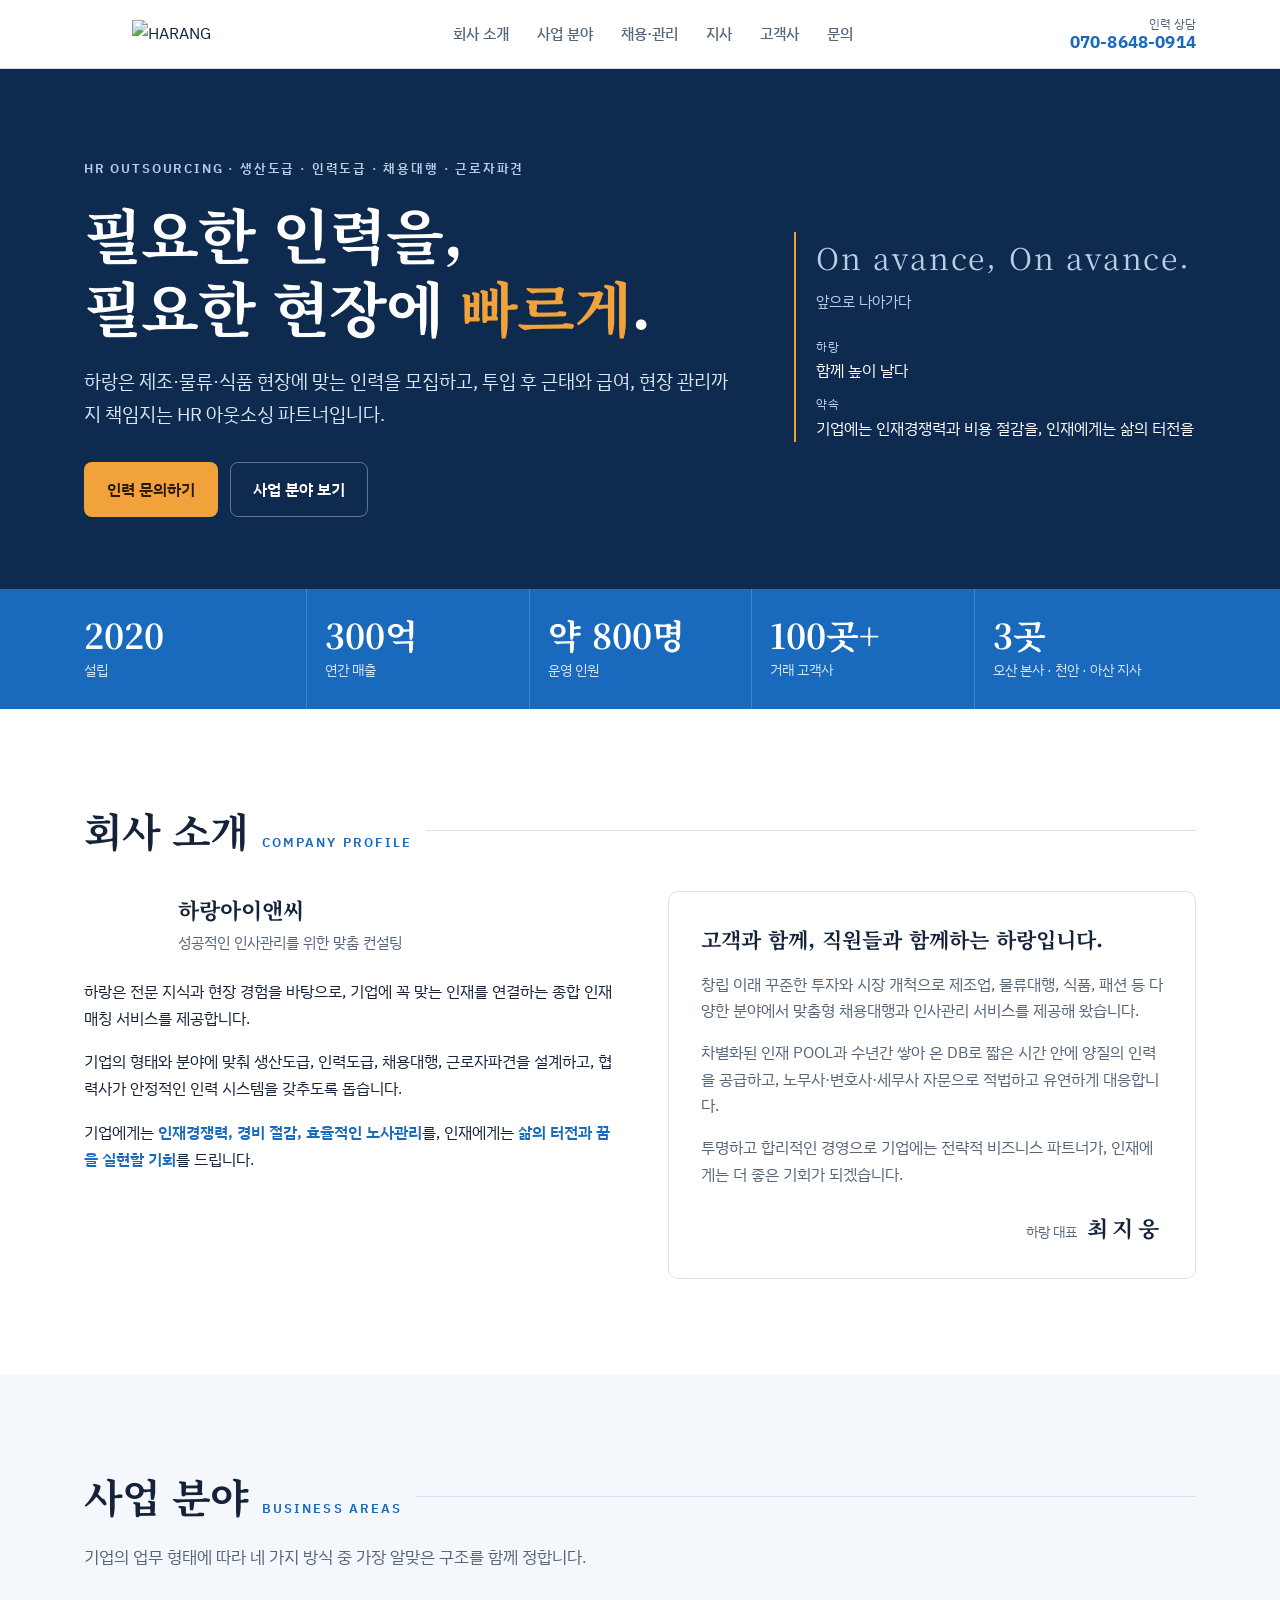
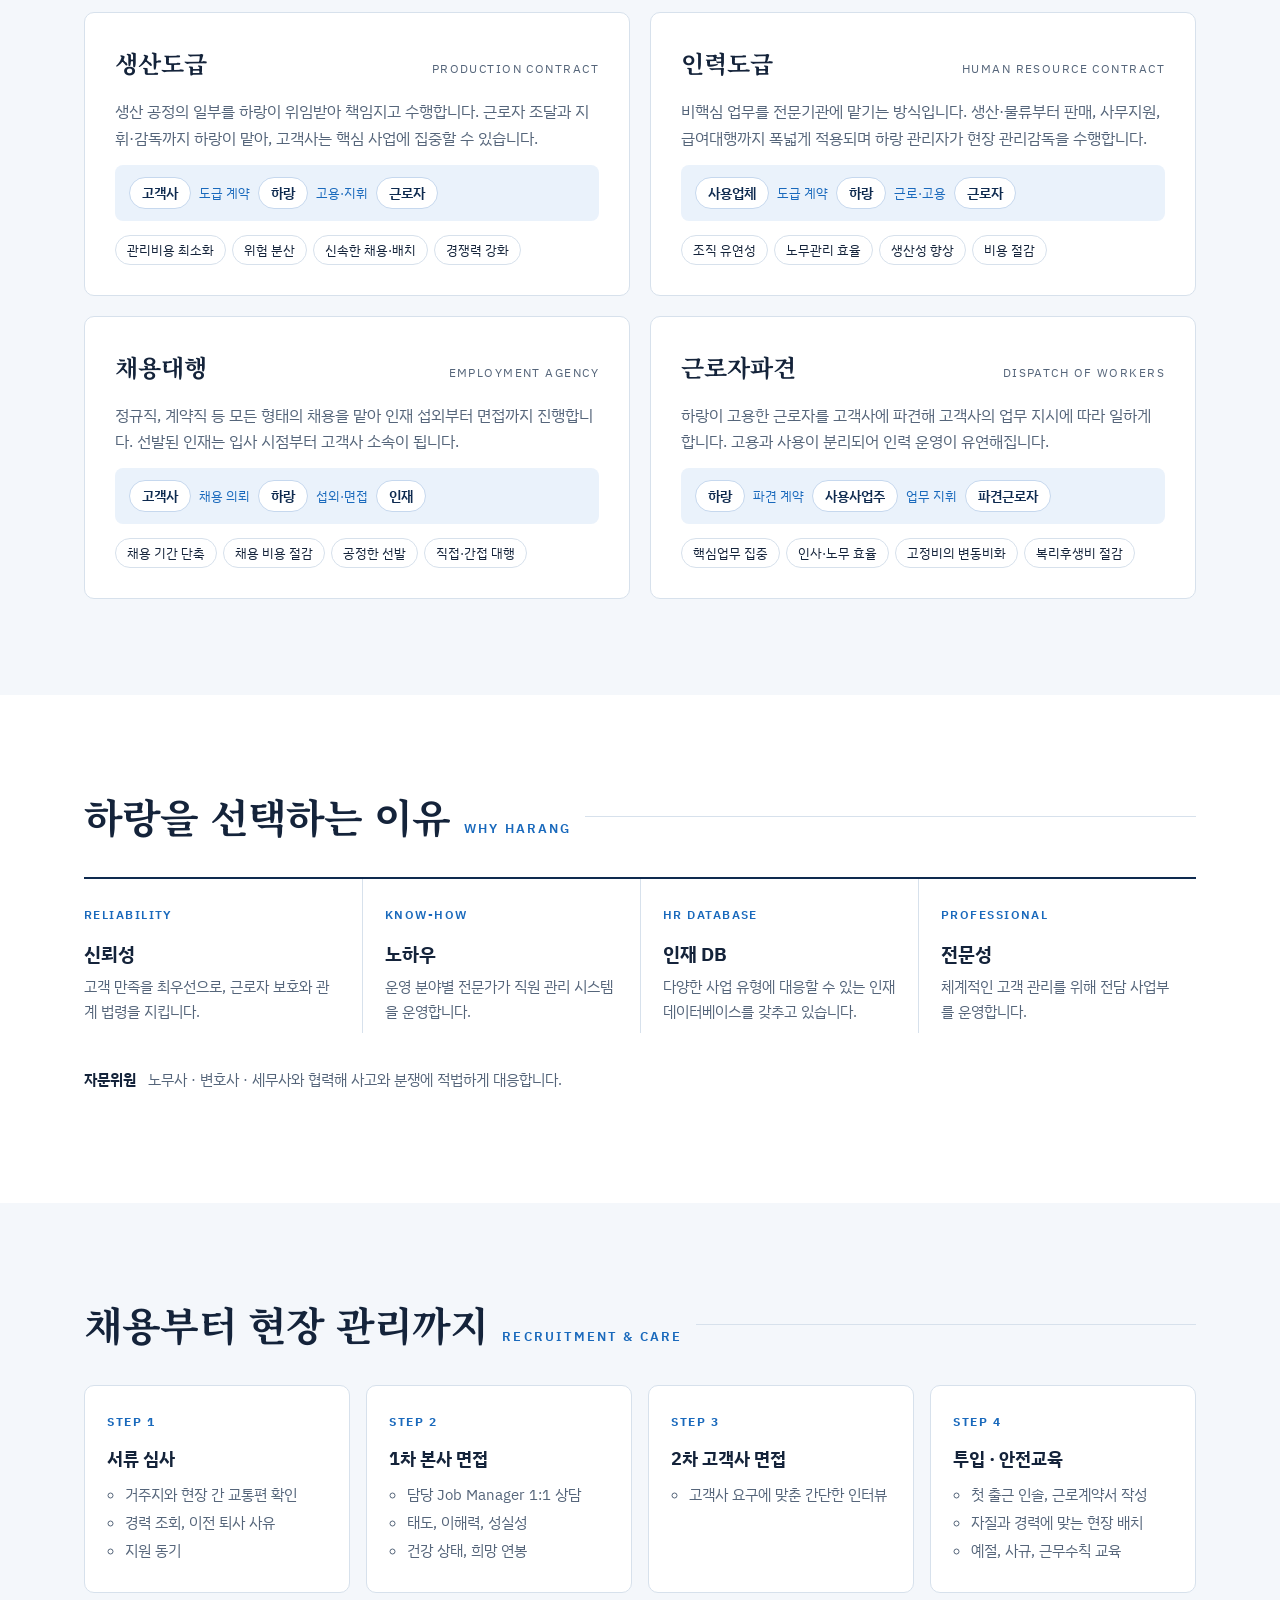
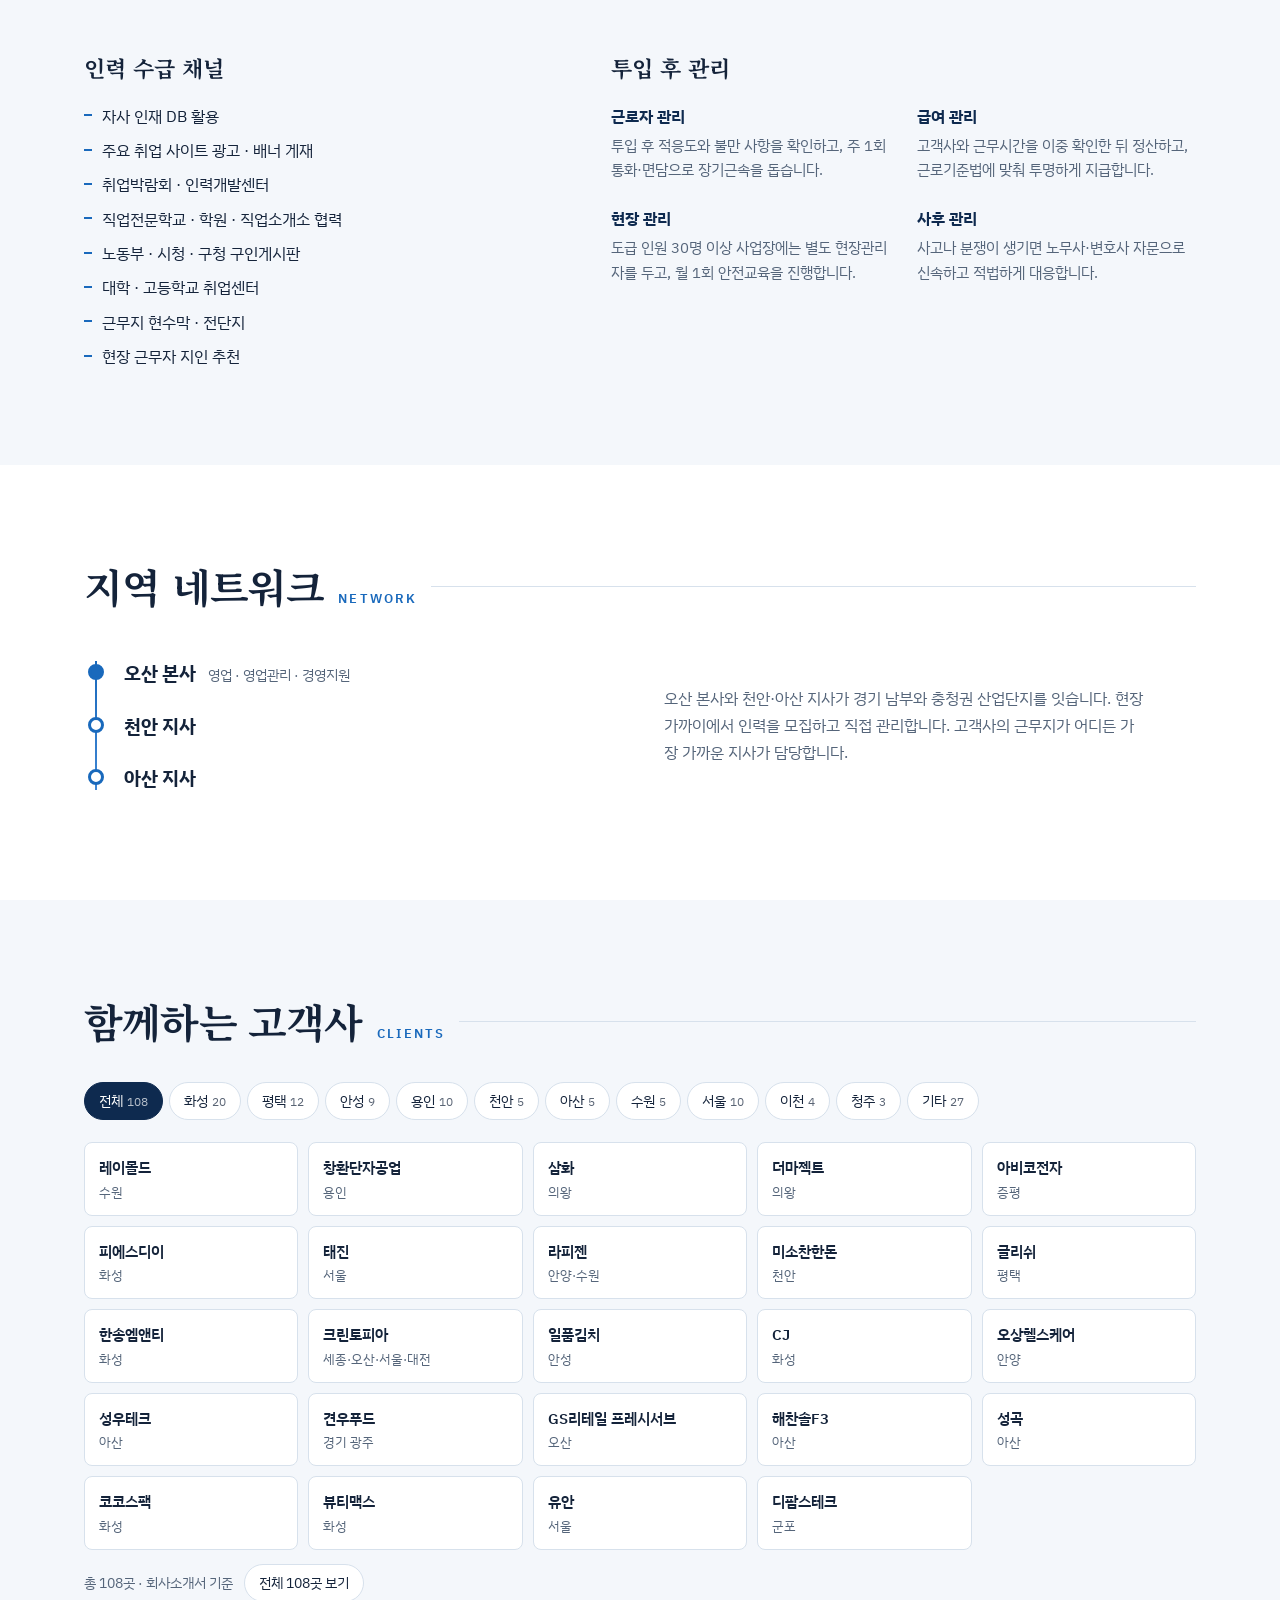
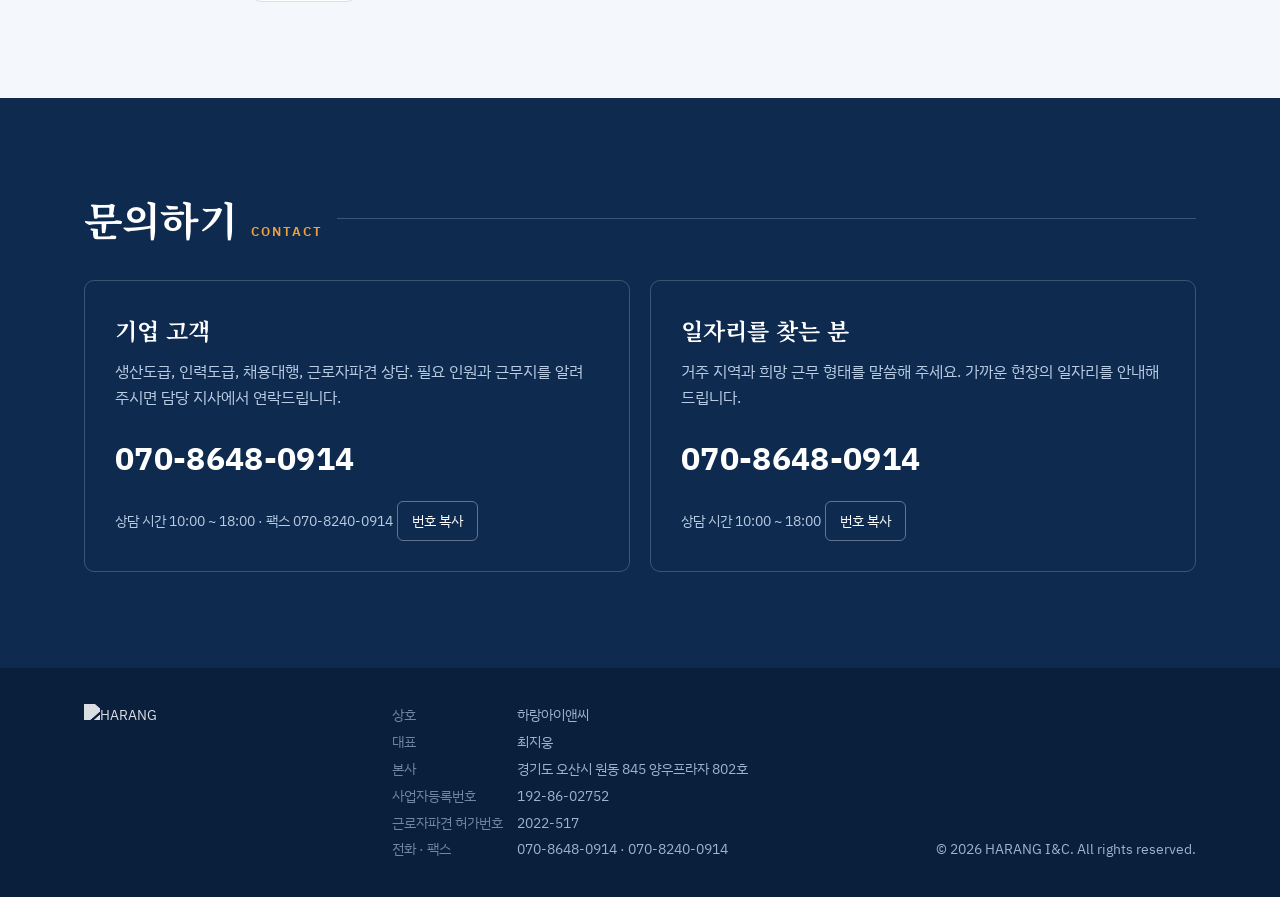
==== index.html @ 0495d406 "Add files via upload" ====
<!doctype html>
<html lang="ko">
<head>
<meta charset="utf-8">
<meta name="viewport" content="width=device-width, initial-scale=1, viewport-fit=cover">
<title>하랑아이앤씨 | 생산도급·인력도급·채용대행·근로자파견</title>
<meta name="description" content="하랑아이앤씨는 제조·물류·식품 현장에 필요한 인력을 모집하고 투입 후 관리까지 책임지는 HR 아웃소싱 기업입니다. 생산도급, 인력도급, 채용대행, 근로자파견.">
<meta property="og:type" content="website">
<meta property="og:title" content="하랑아이앤씨 HR 아웃소싱">
<meta property="og:description" content="생산도급 · 인력도급 · 채용대행 · 근로자파견">
<link rel="icon" type="image/png" href="assets/favicon.png">
<link rel="preconnect" href="https://fonts.googleapis.com">
<link rel="preconnect" href="https://fonts.gstatic.com" crossorigin>
<link href="https://fonts.googleapis.com/css2?family=Noto+Serif+KR:wght@600;700&family=IBM+Plex+Sans+KR:wght@400;500;600;700&display=swap" rel="stylesheet">
<style>
/* Layout: 현장 배치표 — left-aligned sections, each with a Korean title + English rail label (brochure convention), navy hero carrying the logo's swoosh */
:root{
  --navy:#0E2A4F; --blue:#1969BC; --blue-2:#3F86D3; --sky:#EAF2FB; --paper:#FFFFFF; --mist:#F4F7FB;
  --ink:#14233A; --muted:#55657A; --line:#D7E1EC; --signal:#F2A23A; --on-navy:#FFFFFF; --on-navy-muted:#B9CCE4;
  --serif:"Noto Serif KR","Nanum Myeongjo","Apple SD Gothic Neo",serif;
  --sans:"IBM Plex Sans KR","Apple SD Gothic Neo","Malgun Gothic","Noto Sans KR",system-ui,sans-serif;
  color-scheme:light;
}
*,*::before,*::after{box-sizing:border-box}
html{scroll-behavior:smooth;scroll-padding-top:84px}
@media (prefers-reduced-motion:reduce){html{scroll-behavior:auto}}
body{margin:0;background:var(--paper);color:var(--ink);font-family:var(--sans);font-size:16px;line-height:1.7;-webkit-font-smoothing:antialiased}
a{color:inherit}
img{max-width:100%;display:block}
.wrap{max-width:1160px;margin:0 auto;padding-inline:24px}
@media (max-width:600px){.wrap{padding-inline:18px}}
.todo{background:#FFF1D6;color:#7A4B00;border-radius:3px;padding:0 4px;font-size:.92em}

/* header */
.top{position:sticky;top:env(safe-area-inset-top,0px);z-index:20;background:rgba(255,255,255,.96);backdrop-filter:saturate(1.4) blur(8px);border-bottom:1px solid var(--line)}
.top .wrap{display:flex;align-items:center;justify-content:space-between;gap:16px;min-height:68px}
.brand{display:flex;align-items:center;gap:10px;text-decoration:none}
.brand img.s{width:38px;height:auto}.brand img.w{width:104px;height:auto}
nav.menu{display:flex;gap:4px}
nav.menu a{text-decoration:none;color:var(--muted);font-weight:500;font-size:15px;padding:8px 12px;border-radius:6px}
nav.menu a:hover{color:var(--blue);background:var(--sky)}
.tel{display:flex;flex-direction:column;align-items:flex-end;line-height:1.25;text-decoration:none}
.tel small{font-size:12px;color:var(--muted)}
.tel b{font-size:17px;color:var(--blue);font-variant-numeric:tabular-nums;letter-spacing:.01em}
@media (max-width:900px){nav.menu{display:none}}
@media (max-width:420px){.tel small{display:none}.tel b{font-size:15px}.brand img.w{width:86px}}

/* hero */
.hero{background:var(--navy);color:var(--on-navy);position:relative;overflow:hidden}
.hero .wrap{position:relative;z-index:1;padding-block:88px 72px;display:grid;grid-template-columns:minmax(0,1.25fr) minmax(0,.75fr);gap:40px;align-items:center}
.hero .mark{position:absolute;right:-90px;top:50%;transform:translateY(-50%);width:min(620px,70vw);opacity:.10;filter:brightness(0) invert(1);pointer-events:none}
.eyebrow{font-size:13px;letter-spacing:.14em;text-transform:uppercase;color:var(--on-navy-muted);font-weight:600;margin:0 0 18px}
.hero h1{font-family:var(--serif);font-weight:700;font-size:clamp(34px,5.4vw,60px);line-height:1.22;letter-spacing:-.02em;margin:0 0 22px;text-wrap:balance}
.hero h1 em{font-style:normal;color:var(--signal)}
.hero p.lead{font-size:clamp(16px,1.8vw,19px);color:#DCE7F5;max-width:34em;margin:0 0 32px}
.ctas{display:flex;gap:12px;flex-wrap:wrap}
.btn{display:inline-flex;align-items:center;gap:8px;text-decoration:none;font-weight:600;border-radius:8px;padding:13px 22px;font-size:16px;border:1px solid transparent}
.btn.primary{background:var(--signal);color:#2B1A00}
.btn.primary:hover{background:#F7B65C}
.btn.ghost{border-color:rgba(255,255,255,.35);color:var(--on-navy)}
.btn.ghost:hover{background:rgba(255,255,255,.08)}
.btn:focus-visible,nav.menu a:focus-visible,.chip:focus-visible{outline:3px solid var(--signal);outline-offset:2px}
.motto{border-left:2px solid var(--signal);padding-left:20px}
.motto .fr{font-family:var(--serif);font-size:clamp(22px,2.6vw,30px);letter-spacing:.06em;margin:0 0 6px}
.motto p{margin:0;color:var(--on-navy-muted);font-size:15px}
.motto dl{margin:22px 0 0;display:grid;gap:10px}
.motto dt{font-size:12px;letter-spacing:.12em;color:var(--on-navy-muted)}
.motto dd{margin:0;font-size:16px}
@media (max-width:860px){.hero .wrap{grid-template-columns:1fr;padding-block:64px 56px}}

/* figures */
.figures{background:var(--blue);color:var(--on-navy)}
.figures ul{list-style:none;margin:0;padding:0;display:grid;grid-template-columns:repeat(5,minmax(0,1fr))}
.figures li{padding:26px 18px;border-left:1px solid rgba(255,255,255,.18)}
.figures li:first-child{border-left:0;padding-left:0}
.figures b{display:block;font-family:var(--serif);font-size:clamp(24px,3vw,34px);font-weight:700;font-variant-numeric:tabular-nums;line-height:1.2}
.figures span{font-size:14px;color:#D7E6F8}
@media (max-width:860px){.figures ul{grid-template-columns:repeat(2,minmax(0,1fr))}.figures li{border-left:0;padding:18px 0;border-top:1px solid rgba(255,255,255,.18)}.figures li:nth-child(-n+2){border-top:0}}

/* sections */
section.sec{padding-block:96px}
section.sec.alt{background:var(--mist)}
.sec-head{display:flex;align-items:baseline;gap:14px;flex-wrap:wrap;margin-bottom:36px}
.sec-head h2{font-family:var(--serif);font-size:clamp(28px,3.4vw,40px);line-height:1.25;margin:0;letter-spacing:-.02em;text-wrap:balance}
.sec-head .en{font-size:13px;letter-spacing:.16em;text-transform:uppercase;color:var(--blue);font-weight:600}
.sec-head .rule{flex:1;min-width:40px;height:1px;background:var(--line);align-self:center}
.intro{max-width:44em;color:var(--muted);font-size:17px;margin:-14px 0 40px}
@media (max-width:600px){section.sec{padding-block:68px}}

/* about */
.about{display:grid;grid-template-columns:minmax(0,1fr) minmax(0,1fr);gap:56px;align-items:start}
.about .name{display:flex;gap:18px;align-items:center;margin-bottom:22px}
.about .name img{width:76px}
.about .name b{font-family:var(--serif);font-size:22px;display:block}
.about .name span{color:var(--muted);font-size:15px}
.about p{margin:0 0 16px;max-width:36em}
.about strong{color:var(--blue);font-weight:600}
.letter{background:var(--paper);border:1px solid var(--line);border-radius:10px;padding:32px}
.letter h3{font-family:var(--serif);font-size:21px;margin:0 0 16px;line-height:1.45}
.letter p{color:var(--muted);font-size:15.5px}
.sign{margin-top:22px;display:flex;justify-content:flex-end;align-items:baseline;gap:10px;color:var(--muted);font-size:14px}
.sign b{font-family:var(--serif);font-size:22px;color:var(--ink);letter-spacing:.2em}
@media (max-width:860px){.about{grid-template-columns:1fr;gap:36px}}

/* services */
.services{display:grid;grid-template-columns:repeat(2,minmax(0,1fr));gap:20px}
.svc{background:var(--paper);border:1px solid var(--line);border-radius:10px;padding:30px;display:flex;flex-direction:column;gap:14px;min-width:0}
.svc header{display:flex;align-items:baseline;justify-content:space-between;gap:10px;flex-wrap:wrap}
.svc h3{font-family:var(--serif);font-size:24px;margin:0}
.svc header span{font-size:12px;letter-spacing:.12em;text-transform:uppercase;color:var(--muted)}
.svc p{margin:0;color:var(--muted);font-size:15.5px}
.flow{display:flex;align-items:center;gap:8px;flex-wrap:wrap;font-size:14px;background:var(--sky);border-radius:8px;padding:12px 14px}
.flow b{background:var(--paper);border:1px solid #C6D8EE;border-radius:999px;padding:3px 12px;font-weight:600;color:var(--navy)}
.flow i{font-style:normal;color:var(--blue);font-size:13px}
.tags{display:flex;flex-wrap:wrap;gap:6px;margin-top:auto}
.tags span{font-size:13px;border:1px solid var(--line);border-radius:999px;padding:3px 11px;color:var(--ink)}
@media (max-width:760px){.services{grid-template-columns:1fr}}

/* why */
.why{display:grid;grid-template-columns:repeat(4,minmax(0,1fr));gap:0;border-top:2px solid var(--navy)}
.why div{padding:26px 22px 8px 0}
.why div+div{padding-left:22px;border-left:1px solid var(--line)}
.why h3{font-size:19px;margin:0 0 4px}
.why small{display:block;font-size:12px;letter-spacing:.12em;text-transform:uppercase;color:var(--blue);margin-bottom:12px;font-weight:600}
.why p{margin:0;color:var(--muted);font-size:15px}
.advisors{margin-top:34px;display:flex;gap:12px;align-items:center;flex-wrap:wrap;font-size:15px;color:var(--muted)}
.advisors b{color:var(--ink)}
@media (max-width:860px){.why{grid-template-columns:repeat(2,minmax(0,1fr))}.why div,.why div+div{padding:22px 16px 18px 0;border-left:0;border-bottom:1px solid var(--line)}}
@media (max-width:480px){.why{grid-template-columns:1fr}}

/* process */
.steps{list-style:none;margin:0;padding:0;display:grid;grid-template-columns:repeat(4,minmax(0,1fr));gap:16px;counter-reset:s}
.steps li{position:relative;background:var(--paper);border:1px solid var(--line);border-radius:10px;padding:26px 22px;counter-increment:s;min-width:0}
.steps li::before{content:"STEP " counter(s);display:block;font-size:12px;letter-spacing:.14em;color:var(--blue);font-weight:700;margin-bottom:10px}
.steps h3{font-size:18px;margin:0 0 10px}
.steps ul{margin:0;padding-left:18px;color:var(--muted);font-size:14.5px}
.steps ul li{all:unset;display:list-item;margin:3px 0}
.steps ul li::before{content:none}
@media (max-width:960px){.steps{grid-template-columns:repeat(2,minmax(0,1fr))}}
@media (max-width:520px){.steps{grid-template-columns:1fr}}
.care{margin-top:56px;display:grid;grid-template-columns:minmax(0,.9fr) minmax(0,1.1fr);gap:48px}
.care h3{font-family:var(--serif);font-size:22px;margin:0 0 16px}
.channels{margin:0;padding:0;list-style:none;display:grid;gap:8px}
.channels li{padding-left:18px;position:relative;font-size:15.5px}
.channels li::before{content:"";position:absolute;left:0;top:.75em;width:8px;height:2px;background:var(--blue)}
.mgmt{display:grid;grid-template-columns:repeat(2,minmax(0,1fr));gap:22px 28px}
.mgmt h4{margin:0 0 4px;font-size:16px;color:var(--navy)}
.mgmt p{margin:0;color:var(--muted);font-size:14.5px}
@media (max-width:860px){.care{grid-template-columns:1fr}.mgmt{grid-template-columns:1fr}}

/* network */
.net{display:grid;grid-template-columns:minmax(0,1fr) minmax(0,1fr);gap:48px;align-items:center}
.route{list-style:none;margin:0;padding:0;position:relative}
.route::before{content:"";position:absolute;left:11px;top:14px;bottom:14px;width:2px;background:linear-gradient(var(--blue),var(--blue-2))}
.route li{position:relative;padding:10px 0 10px 40px;display:flex;align-items:baseline;gap:12px;flex-wrap:wrap}
.route li::before{content:"";position:absolute;left:4px;top:17px;width:16px;height:16px;border-radius:50%;background:var(--paper);border:3px solid var(--blue)}
.route li.hq::before{background:var(--blue)}
.route b{font-size:19px}
.route span{color:var(--muted);font-size:14px}
.net p{color:var(--muted);max-width:30em}
@media (max-width:860px){.net{grid-template-columns:1fr;gap:28px}}

/* clients */
.filter{display:flex;flex-wrap:wrap;gap:6px;margin-bottom:22px}
.chip{border:1px solid var(--line);background:var(--paper);border-radius:999px;padding:6px 14px;font:inherit;font-size:14px;cursor:pointer;color:var(--ink)}
.chip[aria-pressed="true"]{background:var(--navy);border-color:var(--navy);color:var(--on-navy)}
.chip small{color:inherit;opacity:.7;margin-left:4px;font-variant-numeric:tabular-nums}
.clients{list-style:none;margin:0;padding:0;display:grid;grid-template-columns:repeat(auto-fill,minmax(200px,1fr));gap:10px}
.clients li{background:var(--paper);border:1px solid var(--line);border-radius:8px;padding:12px 14px;display:flex;flex-direction:column;min-width:0}
.clients b{font-weight:600;font-size:15px}
.clients span{font-size:13px;color:var(--muted)}
.count{color:var(--muted);font-size:14px;margin:14px 0 0}

/* contact */
.contact{background:var(--navy);color:var(--on-navy)}
.contact .sec-head h2{color:var(--on-navy)}.contact .sec-head .en{color:var(--signal)}.contact .sec-head .rule{background:rgba(255,255,255,.2)}
.cards{display:grid;grid-template-columns:repeat(2,minmax(0,1fr));gap:20px}
.card{border:1px solid rgba(255,255,255,.2);border-radius:10px;padding:30px;min-width:0}
.card h3{font-family:var(--serif);font-size:23px;margin:0 0 8px}
.card p{margin:0 0 20px;color:var(--on-navy-muted);font-size:15.5px}
.card .num{font-size:clamp(24px,3vw,32px);font-weight:700;font-variant-numeric:tabular-nums;letter-spacing:.01em;user-select:all;display:block}
.card .sub{font-size:14px;color:var(--on-navy-muted);margin-top:4px}
.copy{margin-top:16px;background:transparent;border:1px solid rgba(255,255,255,.35);color:var(--on-navy);border-radius:6px;padding:7px 14px;font:inherit;font-size:14px;cursor:pointer}
.copy:hover{background:rgba(255,255,255,.08)}
@media (max-width:760px){.cards{grid-template-columns:1fr}}

footer{background:#0A1F3B;color:#9FB3CC;font-size:13.5px}
footer .wrap{padding-block:36px;display:flex;flex-wrap:wrap;gap:18px 40px;justify-content:space-between}
footer dl{margin:0;display:grid;grid-template-columns:auto 1fr;gap:4px 14px}
footer dt{color:#6F87A6}footer dd{margin:0}
footer .brandf img{filter:brightness(0) invert(1);opacity:.85}
</style>
</head>
<body>
<header class="top">
  <div class="wrap">
    <a class="brand" href="#top" aria-label="하랑 홈"><img class="s" src="assets/harang-symbol.png" alt=""><img class="w" src="assets/harang-wordmark.png" alt="HARANG"></a>
    <nav class="menu" aria-label="주요 메뉴">
      <a href="#about">회사 소개</a><a href="#services">사업 분야</a><a href="#process">채용·관리</a><a href="#network">지사</a><a href="#clients">고객사</a><a href="#contact">문의</a>
    </nav>
    <a class="tel" href="tel:07086480914"><small>인력 상담</small><b>070-8648-0914</b></a>
  </div>
</header>

<main id="top">
<section class="hero">
  <img class="mark" src="assets/harang-symbol.png" alt="">
  <div class="wrap">
    <div>
      <p class="eyebrow">HR Outsourcing · 생산도급 · 인력도급 · 채용대행 · 근로자파견</p>
      <h1>필요한 인력을,<br>필요한 현장에 <em>빠르게</em>.</h1>
      <p class="lead">하랑은 제조·물류·식품 현장에 맞는 인력을 모집하고, 투입 후 근태와 급여, 현장 관리까지 책임지는 HR 아웃소싱 파트너입니다.</p>
      <div class="ctas"><a class="btn primary" href="#contact">인력 문의하기</a><a class="btn ghost" href="#services">사업 분야 보기</a></div>
    </div>
    <div class="motto">
      <p class="fr">On avance, On avance.</p>
      <p>앞으로 나아가다</p>
      <dl>
        <div><dt>하랑</dt><dd>함께 높이 날다</dd></div>
        <div><dt>약속</dt><dd>기업에는 인재경쟁력과 비용 절감을, 인재에게는 삶의 터전을</dd></div>
      </dl>
    </div>
  </div>
</section>

<div class="figures" aria-label="기업 현황">
  <div class="wrap"><ul>
    <li><b>2020</b><span>설립</span></li>
    <li><b>300억</b><span>연간 매출</span></li>
    <li><b>약 800명</b><span>운영 인원</span></li>
    <li><b>100곳+</b><span>거래 고객사</span></li>
    <li><b>3곳</b><span>오산 본사 · 천안 · 아산 지사</span></li>
  </ul></div>
</div>

<section class="sec" id="about">
  <div class="wrap">
    <div class="sec-head"><h2>회사 소개</h2><span class="en">Company Profile</span><span class="rule"></span></div>
    <div class="about">
      <div>
        <div class="name"><img src="assets/harang-symbol.png" alt=""><div><b>하랑아이앤씨</b><span>성공적인 인사관리를 위한 맞춤 컨설팅</span></div></div>
        <p>하랑은 전문 지식과 현장 경험을 바탕으로, 기업에 꼭 맞는 인재를 연결하는 종합 인재 매칭 서비스를 제공합니다.</p>
        <p>기업의 형태와 분야에 맞춰 생산도급, 인력도급, 채용대행, 근로자파견을 설계하고, 협력사가 안정적인 인력 시스템을 갖추도록 돕습니다.</p>
        <p>기업에게는 <strong>인재경쟁력, 경비 절감, 효율적인 노사관리</strong>를, 인재에게는 <strong>삶의 터전과 꿈을 실현할 기회</strong>를 드립니다.</p>
      </div>
      <article class="letter">
        <h3>고객과 함께, 직원들과 함께하는 하랑입니다.</h3>
        <p>창립 이래 꾸준한 투자와 시장 개척으로 제조업, 물류대행, 식품, 패션 등 다양한 분야에서 맞춤형 채용대행과 인사관리 서비스를 제공해 왔습니다.</p>
        <p>차별화된 인재 POOL과 수년간 쌓아 온 DB로 짧은 시간 안에 양질의 인력을 공급하고, 노무사·변호사·세무사 자문으로 적법하고 유연하게 대응합니다.</p>
        <p>투명하고 합리적인 경영으로 기업에는 전략적 비즈니스 파트너가, 인재에게는 더 좋은 기회가 되겠습니다.</p>
        <div class="sign">하랑 대표 <b>최지웅</b></div>
      </article>
    </div>
  </div>
</section>

<section class="sec alt" id="services">
  <div class="wrap">
    <div class="sec-head"><h2>사업 분야</h2><span class="en">Business Areas</span><span class="rule"></span></div>
    <p class="intro">기업의 업무 형태에 따라 네 가지 방식 중 가장 알맞은 구조를 함께 정합니다.</p>
    <div class="services">
      <article class="svc">
        <header><h3>생산도급</h3><span>Production Contract</span></header>
        <p>생산 공정의 일부를 하랑이 위임받아 책임지고 수행합니다. 근로자 조달과 지휘·감독까지 하랑이 맡아, 고객사는 핵심 사업에 집중할 수 있습니다.</p>
        <div class="flow"><b>고객사</b><i>도급 계약</i><b>하랑</b><i>고용·지휘</i><b>근로자</b></div>
        <div class="tags"><span>관리비용 최소화</span><span>위험 분산</span><span>신속한 채용·배치</span><span>경쟁력 강화</span></div>
      </article>
      <article class="svc">
        <header><h3>인력도급</h3><span>Human Resource Contract</span></header>
        <p>비핵심 업무를 전문기관에 맡기는 방식입니다. 생산·물류부터 판매, 사무지원, 급여대행까지 폭넓게 적용되며 하랑 관리자가 현장 관리감독을 수행합니다.</p>
        <div class="flow"><b>사용업체</b><i>도급 계약</i><b>하랑</b><i>근로·고용</i><b>근로자</b></div>
        <div class="tags"><span>조직 유연성</span><span>노무관리 효율</span><span>생산성 향상</span><span>비용 절감</span></div>
      </article>
      <article class="svc">
        <header><h3>채용대행</h3><span>Employment Agency</span></header>
        <p>정규직, 계약직 등 모든 형태의 채용을 맡아 인재 섭외부터 면접까지 진행합니다. 선발된 인재는 입사 시점부터 고객사 소속이 됩니다.</p>
        <div class="flow"><b>고객사</b><i>채용 의뢰</i><b>하랑</b><i>섭외·면접</i><b>인재</b></div>
        <div class="tags"><span>채용 기간 단축</span><span>채용 비용 절감</span><span>공정한 선발</span><span>직접·간접 대행</span></div>
      </article>
      <article class="svc">
        <header><h3>근로자파견</h3><span>Dispatch of Workers</span></header>
        <p>하랑이 고용한 근로자를 고객사에 파견해 고객사의 업무 지시에 따라 일하게 합니다. 고용과 사용이 분리되어 인력 운영이 유연해집니다.</p>
        <div class="flow"><b>하랑</b><i>파견 계약</i><b>사용사업주</b><i>업무 지휘</i><b>파견근로자</b></div>
        <div class="tags"><span>핵심업무 집중</span><span>인사·노무 효율</span><span>고정비의 변동비화</span><span>복리후생비 절감</span></div>
      </article>
    </div>
  </div>
</section>

<section class="sec" id="why">
  <div class="wrap">
    <div class="sec-head"><h2>하랑을 선택하는 이유</h2><span class="en">Why Harang</span><span class="rule"></span></div>
    <div class="why">
      <div><small>Reliability</small><h3>신뢰성</h3><p>고객 만족을 최우선으로, 근로자 보호와 관계 법령을 지킵니다.</p></div>
      <div><small>Know-how</small><h3>노하우</h3><p>운영 분야별 전문가가 직원 관리 시스템을 운영합니다.</p></div>
      <div><small>HR Database</small><h3>인재 DB</h3><p>다양한 사업 유형에 대응할 수 있는 인재 데이터베이스를 갖추고 있습니다.</p></div>
      <div><small>Professional</small><h3>전문성</h3><p>체계적인 고객 관리를 위해 전담 사업부를 운영합니다.</p></div>
    </div>
    <p class="advisors"><b>자문위원</b> 노무사 · 변호사 · 세무사와 협력해 사고와 분쟁에 적법하게 대응합니다.</p>
  </div>
</section>

<section class="sec alt" id="process">
  <div class="wrap">
    <div class="sec-head"><h2>채용부터 현장 관리까지</h2><span class="en">Recruitment &amp; Care</span><span class="rule"></span></div>
    <ol class="steps">
      <li><h3>서류 심사</h3><ul><li>거주지와 현장 간 교통편 확인</li><li>경력 조회, 이전 퇴사 사유</li><li>지원 동기</li></ul></li>
      <li><h3>1차 본사 면접</h3><ul><li>담당 Job Manager 1:1 상담</li><li>태도, 이해력, 성실성</li><li>건강 상태, 희망 연봉</li></ul></li>
      <li><h3>2차 고객사 면접</h3><ul><li>고객사 요구에 맞춘 간단한 인터뷰</li></ul></li>
      <li><h3>투입 · 안전교육</h3><ul><li>첫 출근 인솔, 근로계약서 작성</li><li>자질과 경력에 맞는 현장 배치</li><li>예절, 사규, 근무수칙 교육</li></ul></li>
    </ol>
    <div class="care">
      <div>
        <h3>인력 수급 채널</h3>
        <ul class="channels">
          <li>자사 인재 DB 활용</li>
          <li>주요 취업 사이트 광고 · 배너 게재</li>
          <li>취업박람회 · 인력개발센터</li>
          <li>직업전문학교 · 학원 · 직업소개소 협력</li>
          <li>노동부 · 시청 · 구청 구인게시판</li>
          <li>대학 · 고등학교 취업센터</li>
          <li>근무지 현수막 · 전단지</li>
          <li>현장 근무자 지인 추천</li>
        </ul>
      </div>
      <div>
        <h3>투입 후 관리</h3>
        <div class="mgmt">
          <div><h4>근로자 관리</h4><p>투입 후 적응도와 불만 사항을 확인하고, 주 1회 통화·면담으로 장기근속을 돕습니다.</p></div>
          <div><h4>급여 관리</h4><p>고객사와 근무시간을 이중 확인한 뒤 정산하고, 근로기준법에 맞춰 투명하게 지급합니다.</p></div>
          <div><h4>현장 관리</h4><p>도급 인원 30명 이상 사업장에는 별도 현장관리자를 두고, 월 1회 안전교육을 진행합니다.</p></div>
          <div><h4>사후 관리</h4><p>사고나 분쟁이 생기면 노무사·변호사 자문으로 신속하고 적법하게 대응합니다.</p></div>
        </div>
      </div>
    </div>
  </div>
</section>

<section class="sec" id="network">
  <div class="wrap">
    <div class="sec-head"><h2>지역 네트워크</h2><span class="en">Network</span><span class="rule"></span></div>
    <div class="net">
      <ol class="route">
        <li class="hq"><b>오산 본사</b><span>영업 · 영업관리 · 경영지원</span></li>
        <li><b>천안 지사</b></li>
        <li><b>아산 지사</b></li>
      </ol>
      <p>오산 본사와 천안·아산 지사가 경기 남부와 충청권 산업단지를 잇습니다. 현장 가까이에서 인력을 모집하고 직접 관리합니다. 고객사의 근무지가 어디든 가장 가까운 지사가 담당합니다.</p>
    </div>
  </div>
</section>

<section class="sec alt" id="clients">
  <div class="wrap">
    <div class="sec-head"><h2>함께하는 고객사</h2><span class="en">Clients</span><span class="rule"></span></div>
    <div class="filter" id="filter" role="group" aria-label="지역별 보기"></div>
    <ul class="clients" id="clientList"></ul>
    <p class="count" id="clientCount"></p>
  </div>
</section>

<section class="sec contact" id="contact">
  <div class="wrap">
    <div class="sec-head"><h2>문의하기</h2><span class="en">Contact</span><span class="rule"></span></div>
    <div class="cards">
      <div class="card">
        <h3>기업 고객</h3>
        <p>생산도급, 인력도급, 채용대행, 근로자파견 상담. 필요 인원과 근무지를 알려 주시면 담당 지사에서 연락드립니다.</p>
        <span class="num">070-8648-0914</span>
        <span class="sub">상담 시간 10:00 ~ 18:00 · 팩스 070-8240-0914</span>
        <button class="copy" type="button" data-copy="070-8648-0914">번호 복사</button>
      </div>
      <div class="card">
        <h3>일자리를 찾는 분</h3>
        <p>거주 지역과 희망 근무 형태를 말씀해 주세요. 가까운 현장의 일자리를 안내해 드립니다.</p>
        <span class="num">070-8648-0914</span>
        <span class="sub">상담 시간 10:00 ~ 18:00</span>
        <button class="copy" type="button" data-copy="070-8648-0914">번호 복사</button>
      </div>
    </div>
  </div>
</section>
</main>

<footer>
  <div class="wrap">
    <div class="brandf"><img src="assets/harang-wordmark.png" alt="HARANG" style="width:120px"></div>
    <dl>
      <dt>상호</dt><dd>하랑아이앤씨</dd>
      <dt>대표</dt><dd>최지웅</dd>
      <dt>본사</dt><dd>경기도 오산시 원동 845 양우프라자 802호</dd>
      <dt>사업자등록번호</dt><dd>192-86-02752</dd>
      <dt>근로자파견 허가번호</dt><dd>2022-517</dd>
      <dt>전화 · 팩스</dt><dd>070-8648-0914 · 070-8240-0914</dd>
    </dl>
    <p style="margin:0;align-self:flex-end">© 2026 HARANG I&amp;C. All rights reserved.</p>
  </div>
</footer>

<script>
const CLIENTS=[
["레이몰드","수원"],["창환단자공업","용인"],["삼화","의왕"],["더마젝트","의왕"],["아비코전자","증평"],["피에스디이","화성"],["태진","서울"],["라피젠","안양·수원"],["미소찬한돈","천안"],["글리쉬","평택"],["한송엠앤티","화성"],["크린토피아","세종·오산·서울·대전"],["일품김치","안성"],["CJ","화성"],["오상헬스케어","안양"],["성우테크","아산"],["견우푸드","경기 광주"],["GS리테일 프레시서브","오산"],
["해찬솔F3","아산"],["성곡","아산"],["코코스팩","화성"],["뷰티맥스","화성"],["유안","서울"],["디팜스테크","군포"],["GLS로지스텍스","이천"],["PCM","안성"],["마이코파워","안성"],["아쿠아하이텍","수원"],["풍안","화성"],["C&C인터내셔널","화성·용인"],["듀링","서산"],["진한식품","파주"],["삼지","화성"],["글로텍","충주"],["CM파트너","용인"],["DSG테크","용인"],
["한국아네스트이와타","안산"],["제로테크윈","수원"],["디에이피","안성·안산"],["화니핀코리아","청주"],["주풍","안성"],["신한전자기기","음성"],["효남","안성"],["세광그린푸드","청주"],["그린환경","천안"],["신마로지스","화성"],["하이뷰티","평택"],["에이스코리아","김포"],["BAC","평택"],["동서바이오팜","안성"],["네이버","이천"],["한아름푸드","천안"],["바이오스퀘어","화성"],["어린숲","부천"],
["조양국제종합물류","청주"],["예스트","평택"],["JI로지스","이천"],["원진물류","용인"],["경일산업","의왕·수원"],["거화","화성"],["바스락","용인"],["세진프리시젼","화성"],["웰디드웍스","오산"],["에이치엔에프","아산"],["이에프코리아","김포"],["호우섬","서울"],["진보","평택"],["디베이스","평택"],["인텔리안","평택"],["아텍트코리아","평택"],["옵티코어","화성"],["탑아이","아산"],
["엘케이물류","군포"],["슈페리어","서울·동탄"],["아신","용인"],["DK","서울·용인"],["로지시안","이베이코리아"],["수석","화성"],["맥널티코리아","천안"],["예스히팅테크닉스","평택"],["판디아메디텍","시흥"],["H&abyz","용인"],["시스킨코리아","부천"],["호박패밀리","서울"],["우창","성남"],["HB테크놀러지","화성"],["베스트서비스로지스","제주"],["T&L","안성"],["비엘에스","평택"],["동아오츠카","안양"],
["오성테크닉스","안성"],["에스원피앤피","화성"],["삼천리ENG","서울"],["정성코스메틱","세종"],["씨유메디칼시스템","원주"],["씨엔이","화성"],["신양","화성"],["에이치케이머티리얼즈","천안"],["밸렉스","평택"],["아이에스텍","화성"],["팜에이트","이천"],["서원유리","경기 광주"],["성원로지스","원주"],["가이아","서울"],["엠케이인터내셔널","화성"],["PJK코리아","평택"],["라피드","용인"],["GFFG","서울"]
];
const AREAS=["화성","평택","안성","용인","천안","아산","수원","서울","이천","청주"];
let cur="전체",more=false;
const fEl=document.getElementById("filter"),lEl=document.getElementById("clientList"),cEl=document.getElementById("clientCount");
const match=(c,a)=>a==="전체"||c[1].includes(a)||(a==="기타"&&!AREAS.some(x=>c[1].includes(x)));
function draw(){
  fEl.replaceChildren(...["전체",...AREAS,"기타"].map(a=>{const b=document.createElement("button");b.type="button";b.className="chip";b.setAttribute("aria-pressed",String(a===cur));
    b.append(a);const s=document.createElement("small");s.textContent=CLIENTS.filter(c=>match(c,a)).length;b.append(s);b.onclick=()=>{cur=a;draw();};return b;}));
  const all=CLIENTS.filter(c=>match(c,cur));const list=(cur==="전체"&&!more)?all.slice(0,24):all;
  lEl.replaceChildren(...list.map(([n,r])=>{const li=document.createElement("li");const b=document.createElement("b");b.textContent=n;const s=document.createElement("span");s.textContent=r;li.append(b,s);return li;}));
  cEl.replaceChildren(cur==="전체"?`총 ${CLIENTS.length}곳 · 회사소개서 기준 `:`${cur} 지역 ${all.length}곳`);
  if(cur==="전체"&&all.length>24){const m=document.createElement("button");m.type="button";m.className="chip";m.style.marginLeft="8px";m.textContent=more?"접기":`전체 ${all.length}곳 보기`;m.onclick=()=>{more=!more;draw();};cEl.append(m);}}
draw();
document.querySelectorAll("[data-copy]").forEach(btn=>btn.addEventListener("click",async()=>{
  try{await navigator.clipboard.writeText(btn.dataset.copy);btn.textContent="복사됨";}catch(e){const n=btn.parentElement.querySelector(".num");const r=document.createRange();r.selectNodeContents(n);const s=getSelection();s.removeAllRanges();s.addRange(r);btn.textContent="번호를 선택했습니다";}
  setTimeout(()=>btn.textContent="번호 복사",2000);}));
</script>
</body>
</html>
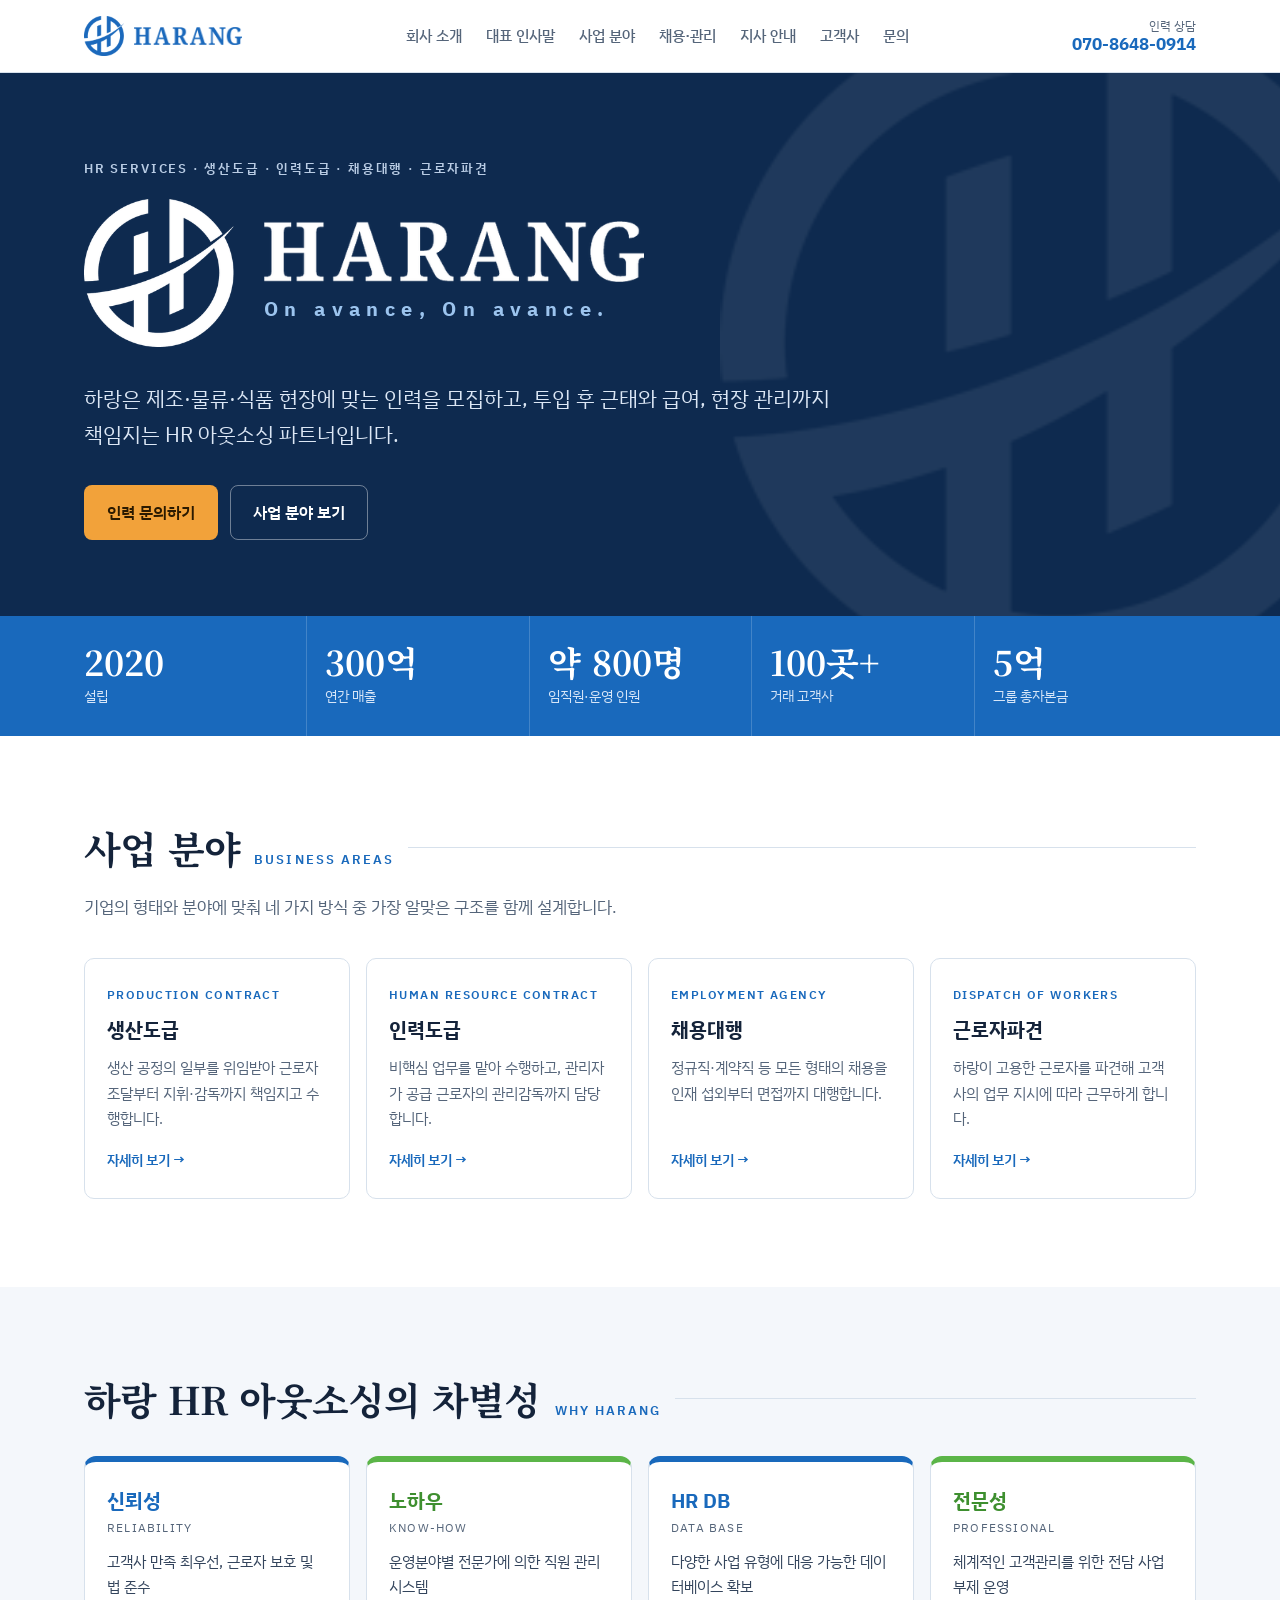
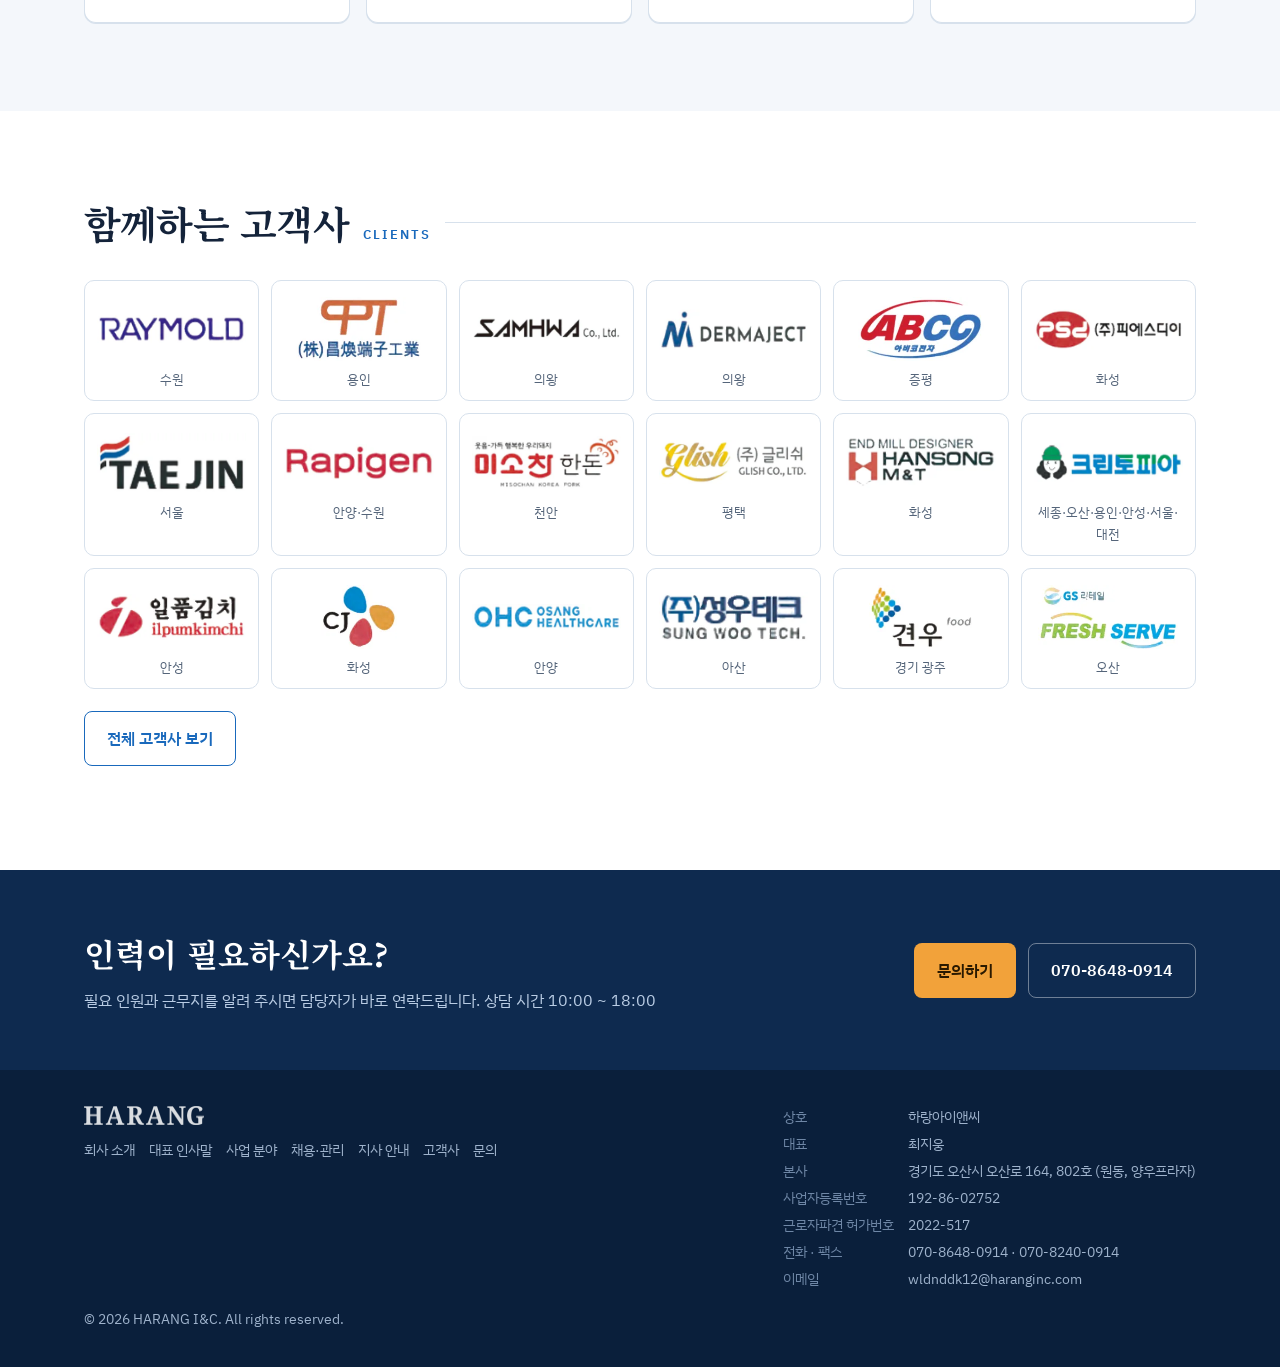
==== commit 8228ccd3: "Add files via upload" ====
--- a/index.html
+++ b/index.html
@@ -2,425 +2,95 @@
 <html lang="ko">
 <head>
 <meta charset="utf-8">
-<meta name="viewport" content="width=device-width, initial-scale=1, viewport-fit=cover">
-<title>하랑아이앤씨 | 생산도급·인력도급·채용대행·근로자파견</title>
-<meta name="description" content="하랑아이앤씨는 제조·물류·식품 현장에 필요한 인력을 모집하고 투입 후 관리까지 책임지는 HR 아웃소싱 기업입니다. 생산도급, 인력도급, 채용대행, 근로자파견.">
+<meta name="viewport" content="width=device-width, initial-scale=1">
+<title>하랑아이앤씨 | HR 아웃소싱 전문기업</title>
+<meta name="description" content="생산도급·인력도급·채용대행·근로자파견. 필요한 인력을 필요한 현장에 빠르게 연결하는 HR 아웃소싱 전문기업 하랑아이앤씨.">
 <meta property="og:type" content="website">
-<meta property="og:title" content="하랑아이앤씨 HR 아웃소싱">
-<meta property="og:description" content="생산도급 · 인력도급 · 채용대행 · 근로자파견">
-<link rel="icon" type="image/png" href="assets/favicon.png">
+<meta property="og:title" content="하랑아이앤씨 | HR 아웃소싱 전문기업">
+<meta property="og:description" content="생산도급·인력도급·채용대행·근로자파견. 필요한 인력을 필요한 현장에 빠르게 연결하는 HR 아웃소싱 전문기업 하랑아이앤씨.">
+<link rel="icon" type="image/png" href="favicon.png">
 <link rel="preconnect" href="https://fonts.googleapis.com">
 <link rel="preconnect" href="https://fonts.gstatic.com" crossorigin>
 <link href="https://fonts.googleapis.com/css2?family=Noto+Serif+KR:wght@600;700&family=IBM+Plex+Sans+KR:wght@400;500;600;700&display=swap" rel="stylesheet">
-<style>
-/* Layout: 현장 배치표 — left-aligned sections, each with a Korean title + English rail label (brochure convention), navy hero carrying the logo's swoosh */
-:root{
-  --navy:#0E2A4F; --blue:#1969BC; --blue-2:#3F86D3; --sky:#EAF2FB; --paper:#FFFFFF; --mist:#F4F7FB;
-  --ink:#14233A; --muted:#55657A; --line:#D7E1EC; --signal:#F2A23A; --on-navy:#FFFFFF; --on-navy-muted:#B9CCE4;
-  --serif:"Noto Serif KR","Nanum Myeongjo","Apple SD Gothic Neo",serif;
-  --sans:"IBM Plex Sans KR","Apple SD Gothic Neo","Malgun Gothic","Noto Sans KR",system-ui,sans-serif;
-  color-scheme:light;
-}
-*,*::before,*::after{box-sizing:border-box}
-html{scroll-behavior:smooth;scroll-padding-top:84px}
-@media (prefers-reduced-motion:reduce){html{scroll-behavior:auto}}
-body{margin:0;background:var(--paper);color:var(--ink);font-family:var(--sans);font-size:16px;line-height:1.7;-webkit-font-smoothing:antialiased}
-a{color:inherit}
-img{max-width:100%;display:block}
-.wrap{max-width:1160px;margin:0 auto;padding-inline:24px}
-@media (max-width:600px){.wrap{padding-inline:18px}}
-.todo{background:#FFF1D6;color:#7A4B00;border-radius:3px;padding:0 4px;font-size:.92em}
-
-/* header */
-.top{position:sticky;top:env(safe-area-inset-top,0px);z-index:20;background:rgba(255,255,255,.96);backdrop-filter:saturate(1.4) blur(8px);border-bottom:1px solid var(--line)}
-.top .wrap{display:flex;align-items:center;justify-content:space-between;gap:16px;min-height:68px}
-.brand{display:flex;align-items:center;gap:10px;text-decoration:none}
-.brand img.s{width:38px;height:auto}.brand img.w{width:104px;height:auto}
-nav.menu{display:flex;gap:4px}
-nav.menu a{text-decoration:none;color:var(--muted);font-weight:500;font-size:15px;padding:8px 12px;border-radius:6px}
-nav.menu a:hover{color:var(--blue);background:var(--sky)}
-.tel{display:flex;flex-direction:column;align-items:flex-end;line-height:1.25;text-decoration:none}
-.tel small{font-size:12px;color:var(--muted)}
-.tel b{font-size:17px;color:var(--blue);font-variant-numeric:tabular-nums;letter-spacing:.01em}
-@media (max-width:900px){nav.menu{display:none}}
-@media (max-width:420px){.tel small{display:none}.tel b{font-size:15px}.brand img.w{width:86px}}
-
-/* hero */
-.hero{background:var(--navy);color:var(--on-navy);position:relative;overflow:hidden}
-.hero .wrap{position:relative;z-index:1;padding-block:88px 72px;display:grid;grid-template-columns:minmax(0,1.25fr) minmax(0,.75fr);gap:40px;align-items:center}
-.hero .mark{position:absolute;right:-90px;top:50%;transform:translateY(-50%);width:min(620px,70vw);opacity:.10;filter:brightness(0) invert(1);pointer-events:none}
-.eyebrow{font-size:13px;letter-spacing:.14em;text-transform:uppercase;color:var(--on-navy-muted);font-weight:600;margin:0 0 18px}
-.hero h1{font-family:var(--serif);font-weight:700;font-size:clamp(34px,5.4vw,60px);line-height:1.22;letter-spacing:-.02em;margin:0 0 22px;text-wrap:balance}
-.hero h1 em{font-style:normal;color:var(--signal)}
-.hero p.lead{font-size:clamp(16px,1.8vw,19px);color:#DCE7F5;max-width:34em;margin:0 0 32px}
-.ctas{display:flex;gap:12px;flex-wrap:wrap}
-.btn{display:inline-flex;align-items:center;gap:8px;text-decoration:none;font-weight:600;border-radius:8px;padding:13px 22px;font-size:16px;border:1px solid transparent}
-.btn.primary{background:var(--signal);color:#2B1A00}
-.btn.primary:hover{background:#F7B65C}
-.btn.ghost{border-color:rgba(255,255,255,.35);color:var(--on-navy)}
-.btn.ghost:hover{background:rgba(255,255,255,.08)}
-.btn:focus-visible,nav.menu a:focus-visible,.chip:focus-visible{outline:3px solid var(--signal);outline-offset:2px}
-.motto{border-left:2px solid var(--signal);padding-left:20px}
-.motto .fr{font-family:var(--serif);font-size:clamp(22px,2.6vw,30px);letter-spacing:.06em;margin:0 0 6px}
-.motto p{margin:0;color:var(--on-navy-muted);font-size:15px}
-.motto dl{margin:22px 0 0;display:grid;gap:10px}
-.motto dt{font-size:12px;letter-spacing:.12em;color:var(--on-navy-muted)}
-.motto dd{margin:0;font-size:16px}
-@media (max-width:860px){.hero .wrap{grid-template-columns:1fr;padding-block:64px 56px}}
-
-/* figures */
-.figures{background:var(--blue);color:var(--on-navy)}
-.figures ul{list-style:none;margin:0;padding:0;display:grid;grid-template-columns:repeat(5,minmax(0,1fr))}
-.figures li{padding:26px 18px;border-left:1px solid rgba(255,255,255,.18)}
-.figures li:first-child{border-left:0;padding-left:0}
-.figures b{display:block;font-family:var(--serif);font-size:clamp(24px,3vw,34px);font-weight:700;font-variant-numeric:tabular-nums;line-height:1.2}
-.figures span{font-size:14px;color:#D7E6F8}
-@media (max-width:860px){.figures ul{grid-template-columns:repeat(2,minmax(0,1fr))}.figures li{border-left:0;padding:18px 0;border-top:1px solid rgba(255,255,255,.18)}.figures li:nth-child(-n+2){border-top:0}}
-
-/* sections */
-section.sec{padding-block:96px}
-section.sec.alt{background:var(--mist)}
-.sec-head{display:flex;align-items:baseline;gap:14px;flex-wrap:wrap;margin-bottom:36px}
-.sec-head h2{font-family:var(--serif);font-size:clamp(28px,3.4vw,40px);line-height:1.25;margin:0;letter-spacing:-.02em;text-wrap:balance}
-.sec-head .en{font-size:13px;letter-spacing:.16em;text-transform:uppercase;color:var(--blue);font-weight:600}
-.sec-head .rule{flex:1;min-width:40px;height:1px;background:var(--line);align-self:center}
-.intro{max-width:44em;color:var(--muted);font-size:17px;margin:-14px 0 40px}
-@media (max-width:600px){section.sec{padding-block:68px}}
-
-/* about */
-.about{display:grid;grid-template-columns:minmax(0,1fr) minmax(0,1fr);gap:56px;align-items:start}
-.about .name{display:flex;gap:18px;align-items:center;margin-bottom:22px}
-.about .name img{width:76px}
-.about .name b{font-family:var(--serif);font-size:22px;display:block}
-.about .name span{color:var(--muted);font-size:15px}
-.about p{margin:0 0 16px;max-width:36em}
-.about strong{color:var(--blue);font-weight:600}
-.letter{background:var(--paper);border:1px solid var(--line);border-radius:10px;padding:32px}
-.letter h3{font-family:var(--serif);font-size:21px;margin:0 0 16px;line-height:1.45}
-.letter p{color:var(--muted);font-size:15.5px}
-.sign{margin-top:22px;display:flex;justify-content:flex-end;align-items:baseline;gap:10px;color:var(--muted);font-size:14px}
-.sign b{font-family:var(--serif);font-size:22px;color:var(--ink);letter-spacing:.2em}
-@media (max-width:860px){.about{grid-template-columns:1fr;gap:36px}}
-
-/* services */
-.services{display:grid;grid-template-columns:repeat(2,minmax(0,1fr));gap:20px}
-.svc{background:var(--paper);border:1px solid var(--line);border-radius:10px;padding:30px;display:flex;flex-direction:column;gap:14px;min-width:0}
-.svc header{display:flex;align-items:baseline;justify-content:space-between;gap:10px;flex-wrap:wrap}
-.svc h3{font-family:var(--serif);font-size:24px;margin:0}
-.svc header span{font-size:12px;letter-spacing:.12em;text-transform:uppercase;color:var(--muted)}
-.svc p{margin:0;color:var(--muted);font-size:15.5px}
-.flow{display:flex;align-items:center;gap:8px;flex-wrap:wrap;font-size:14px;background:var(--sky);border-radius:8px;padding:12px 14px}
-.flow b{background:var(--paper);border:1px solid #C6D8EE;border-radius:999px;padding:3px 12px;font-weight:600;color:var(--navy)}
-.flow i{font-style:normal;color:var(--blue);font-size:13px}
-.tags{display:flex;flex-wrap:wrap;gap:6px;margin-top:auto}
-.tags span{font-size:13px;border:1px solid var(--line);border-radius:999px;padding:3px 11px;color:var(--ink)}
-@media (max-width:760px){.services{grid-template-columns:1fr}}
-
-/* why */
-.why{display:grid;grid-template-columns:repeat(4,minmax(0,1fr));gap:0;border-top:2px solid var(--navy)}
-.why div{padding:26px 22px 8px 0}
-.why div+div{padding-left:22px;border-left:1px solid var(--line)}
-.why h3{font-size:19px;margin:0 0 4px}
-.why small{display:block;font-size:12px;letter-spacing:.12em;text-transform:uppercase;color:var(--blue);margin-bottom:12px;font-weight:600}
-.why p{margin:0;color:var(--muted);font-size:15px}
-.advisors{margin-top:34px;display:flex;gap:12px;align-items:center;flex-wrap:wrap;font-size:15px;color:var(--muted)}
-.advisors b{color:var(--ink)}
-@media (max-width:860px){.why{grid-template-columns:repeat(2,minmax(0,1fr))}.why div,.why div+div{padding:22px 16px 18px 0;border-left:0;border-bottom:1px solid var(--line)}}
-@media (max-width:480px){.why{grid-template-columns:1fr}}
-
-/* process */
-.steps{list-style:none;margin:0;padding:0;display:grid;grid-template-columns:repeat(4,minmax(0,1fr));gap:16px;counter-reset:s}
-.steps li{position:relative;background:var(--paper);border:1px solid var(--line);border-radius:10px;padding:26px 22px;counter-increment:s;min-width:0}
-.steps li::before{content:"STEP " counter(s);display:block;font-size:12px;letter-spacing:.14em;color:var(--blue);font-weight:700;margin-bottom:10px}
-.steps h3{font-size:18px;margin:0 0 10px}
-.steps ul{margin:0;padding-left:18px;color:var(--muted);font-size:14.5px}
-.steps ul li{all:unset;display:list-item;margin:3px 0}
-.steps ul li::before{content:none}
-@media (max-width:960px){.steps{grid-template-columns:repeat(2,minmax(0,1fr))}}
-@media (max-width:520px){.steps{grid-template-columns:1fr}}
-.care{margin-top:56px;display:grid;grid-template-columns:minmax(0,.9fr) minmax(0,1.1fr);gap:48px}
-.care h3{font-family:var(--serif);font-size:22px;margin:0 0 16px}
-.channels{margin:0;padding:0;list-style:none;display:grid;gap:8px}
-.channels li{padding-left:18px;position:relative;font-size:15.5px}
-.channels li::before{content:"";position:absolute;left:0;top:.75em;width:8px;height:2px;background:var(--blue)}
-.mgmt{display:grid;grid-template-columns:repeat(2,minmax(0,1fr));gap:22px 28px}
-.mgmt h4{margin:0 0 4px;font-size:16px;color:var(--navy)}
-.mgmt p{margin:0;color:var(--muted);font-size:14.5px}
-@media (max-width:860px){.care{grid-template-columns:1fr}.mgmt{grid-template-columns:1fr}}
-
-/* network */
-.net{display:grid;grid-template-columns:minmax(0,1fr) minmax(0,1fr);gap:48px;align-items:center}
-.route{list-style:none;margin:0;padding:0;position:relative}
-.route::before{content:"";position:absolute;left:11px;top:14px;bottom:14px;width:2px;background:linear-gradient(var(--blue),var(--blue-2))}
-.route li{position:relative;padding:10px 0 10px 40px;display:flex;align-items:baseline;gap:12px;flex-wrap:wrap}
-.route li::before{content:"";position:absolute;left:4px;top:17px;width:16px;height:16px;border-radius:50%;background:var(--paper);border:3px solid var(--blue)}
-.route li.hq::before{background:var(--blue)}
-.route b{font-size:19px}
-.route span{color:var(--muted);font-size:14px}
-.net p{color:var(--muted);max-width:30em}
-@media (max-width:860px){.net{grid-template-columns:1fr;gap:28px}}
-
-/* clients */
-.filter{display:flex;flex-wrap:wrap;gap:6px;margin-bottom:22px}
-.chip{border:1px solid var(--line);background:var(--paper);border-radius:999px;padding:6px 14px;font:inherit;font-size:14px;cursor:pointer;color:var(--ink)}
-.chip[aria-pressed="true"]{background:var(--navy);border-color:var(--navy);color:var(--on-navy)}
-.chip small{color:inherit;opacity:.7;margin-left:4px;font-variant-numeric:tabular-nums}
-.clients{list-style:none;margin:0;padding:0;display:grid;grid-template-columns:repeat(auto-fill,minmax(200px,1fr));gap:10px}
-.clients li{background:var(--paper);border:1px solid var(--line);border-radius:8px;padding:12px 14px;display:flex;flex-direction:column;min-width:0}
-.clients b{font-weight:600;font-size:15px}
-.clients span{font-size:13px;color:var(--muted)}
-.count{color:var(--muted);font-size:14px;margin:14px 0 0}
-
-/* contact */
-.contact{background:var(--navy);color:var(--on-navy)}
-.contact .sec-head h2{color:var(--on-navy)}.contact .sec-head .en{color:var(--signal)}.contact .sec-head .rule{background:rgba(255,255,255,.2)}
-.cards{display:grid;grid-template-columns:repeat(2,minmax(0,1fr));gap:20px}
-.card{border:1px solid rgba(255,255,255,.2);border-radius:10px;padding:30px;min-width:0}
-.card h3{font-family:var(--serif);font-size:23px;margin:0 0 8px}
-.card p{margin:0 0 20px;color:var(--on-navy-muted);font-size:15.5px}
-.card .num{font-size:clamp(24px,3vw,32px);font-weight:700;font-variant-numeric:tabular-nums;letter-spacing:.01em;user-select:all;display:block}
-.card .sub{font-size:14px;color:var(--on-navy-muted);margin-top:4px}
-.copy{margin-top:16px;background:transparent;border:1px solid rgba(255,255,255,.35);color:var(--on-navy);border-radius:6px;padding:7px 14px;font:inherit;font-size:14px;cursor:pointer}
-.copy:hover{background:rgba(255,255,255,.08)}
-@media (max-width:760px){.cards{grid-template-columns:1fr}}
-
-footer{background:#0A1F3B;color:#9FB3CC;font-size:13.5px}
-footer .wrap{padding-block:36px;display:flex;flex-wrap:wrap;gap:18px 40px;justify-content:space-between}
-footer dl{margin:0;display:grid;grid-template-columns:auto 1fr;gap:4px 14px}
-footer dt{color:#6F87A6}footer dd{margin:0}
-footer .brandf img{filter:brightness(0) invert(1);opacity:.85}
-</style>
+<link rel="stylesheet" href="style.css">
 </head>
 <body>
 <header class="top">
   <div class="wrap">
-    <a class="brand" href="#top" aria-label="하랑 홈"><img class="s" src="assets/harang-symbol.png" alt=""><img class="w" src="assets/harang-wordmark.png" alt="HARANG"></a>
-    <nav class="menu" aria-label="주요 메뉴">
-      <a href="#about">회사 소개</a><a href="#services">사업 분야</a><a href="#process">채용·관리</a><a href="#network">지사</a><a href="#clients">고객사</a><a href="#contact">문의</a>
-    </nav>
+    <a class="brand" href="index.html" aria-label="하랑아이앤씨 홈"><img class="s" src="logo-symbol.png" alt=""><img class="w" src="logo-wordmark.png" alt="HARANG"></a>
+    <nav class="menu" id="menu" aria-label="주요 메뉴"><a href="about.html">회사 소개</a><a href="greeting.html">대표 인사말</a><a href="business.html">사업 분야</a><a href="process.html">채용·관리</a><a href="network.html">지사 안내</a><a href="clients.html">고객사</a><a href="contact.html">문의</a></nav>
     <a class="tel" href="tel:07086480914"><small>인력 상담</small><b>070-8648-0914</b></a>
+    <button class="menu-btn" type="button" aria-expanded="false" aria-controls="menu" onclick="var m=document.getElementById('menu');var o=m.classList.toggle('open');this.setAttribute('aria-expanded',o);this.textContent=o?'닫기':'메뉴';">메뉴</button>
   </div>
 </header>
+<main>
 
-<main id="top">
-<section class="hero">
-  <img class="mark" src="assets/harang-symbol.png" alt="">
+<section class="hero"><img class="bg" src="logo-symbol.png" alt="">
   <div class="wrap">
-    <div>
-      <p class="eyebrow">HR Outsourcing · 생산도급 · 인력도급 · 채용대행 · 근로자파견</p>
-      <h1>필요한 인력을,<br>필요한 현장에 <em>빠르게</em>.</h1>
-      <p class="lead">하랑은 제조·물류·식품 현장에 맞는 인력을 모집하고, 투입 후 근태와 급여, 현장 관리까지 책임지는 HR 아웃소싱 파트너입니다.</p>
-      <div class="ctas"><a class="btn primary" href="#contact">인력 문의하기</a><a class="btn ghost" href="#services">사업 분야 보기</a></div>
-    </div>
-    <div class="motto">
-      <p class="fr">On avance, On avance.</p>
-      <p>앞으로 나아가다</p>
-      <dl>
-        <div><dt>하랑</dt><dd>함께 높이 날다</dd></div>
-        <div><dt>약속</dt><dd>기업에는 인재경쟁력과 비용 절감을, 인재에게는 삶의 터전을</dd></div>
-      </dl>
+    <p class="eyebrow">HR Services · 생산도급 · 인력도급 · 채용대행 · 근로자파견</p>
+    <h1 class="ci" aria-label="HARANG 하랑아이앤씨">
+      <img class="s" src="logo-symbol.png" alt="">
+      <span><img class="w" src="logo-wordmark.png" alt="HARANG"><span class="tag">On avance, On avance.</span></span>
+    </h1>
+    <p class="lead">하랑은 제조·물류·식품 현장에 맞는 인력을 모집하고, 투입 후 근태와 급여, 현장 관리까지 책임지는 HR 아웃소싱 파트너입니다.</p>
+    <div class="ctas"><a class="btn primary" href="contact.html">인력 문의하기</a><a class="btn ghost" href="business.html">사업 분야 보기</a></div>
+  </div>
+</section>
+<div class="figures" aria-label="기업 현황"><div class="wrap"><ul>
+<li><b>2020</b><span>설립</span></li><li><b>300억</b><span>연간 매출</span></li><li><b>약 800명</b><span>임직원·운영 인원</span></li>
+<li><b>100곳+</b><span>거래 고객사</span></li><li><b>5억</b><span>그룹 총자본금</span></li></ul></div></div>
+<section class="sec">
+  <div class="wrap">
+    <div class="sec-head"><h2>사업 분야</h2><span class="en">Business Areas</span><span class="rule"></span></div>
+    <p class="intro">기업의 형태와 분야에 맞춰 네 가지 방식 중 가장 알맞은 구조를 함께 설계합니다.</p>
+    <div class="cards4">
+      <a class="card" href="business.html#production"><small>Production Contract</small><h3>생산도급</h3><p>생산 공정의 일부를 위임받아 근로자 조달부터 지휘·감독까지 책임지고 수행합니다.</p><span class="more">자세히 보기 →</span></a>
+      <a class="card" href="business.html#contract"><small>Human Resource Contract</small><h3>인력도급</h3><p>비핵심 업무를 맡아 수행하고, 관리자가 공급 근로자의 관리감독까지 담당합니다.</p><span class="more">자세히 보기 →</span></a>
+      <a class="card" href="business.html#agency"><small>Employment Agency</small><h3>채용대행</h3><p>정규직·계약직 등 모든 형태의 채용을 인재 섭외부터 면접까지 대행합니다.</p><span class="more">자세히 보기 →</span></a>
+      <a class="card" href="business.html#dispatch"><small>Dispatch of Workers</small><h3>근로자파견</h3><p>하랑이 고용한 근로자를 파견해 고객사의 업무 지시에 따라 근무하게 합니다.</p><span class="more">자세히 보기 →</span></a>
     </div>
   </div>
 </section>
-
-<div class="figures" aria-label="기업 현황">
-  <div class="wrap"><ul>
-    <li><b>2020</b><span>설립</span></li>
-    <li><b>300억</b><span>연간 매출</span></li>
-    <li><b>약 800명</b><span>운영 인원</span></li>
-    <li><b>100곳+</b><span>거래 고객사</span></li>
-    <li><b>3곳</b><span>오산 본사 · 천안 · 아산 지사</span></li>
-  </ul></div>
-</div>
-
-<section class="sec" id="about">
+<section class="sec alt">
   <div class="wrap">
-    <div class="sec-head"><h2>회사 소개</h2><span class="en">Company Profile</span><span class="rule"></span></div>
-    <div class="about">
-      <div>
-        <div class="name"><img src="assets/harang-symbol.png" alt=""><div><b>하랑아이앤씨</b><span>성공적인 인사관리를 위한 맞춤 컨설팅</span></div></div>
-        <p>하랑은 전문 지식과 현장 경험을 바탕으로, 기업에 꼭 맞는 인재를 연결하는 종합 인재 매칭 서비스를 제공합니다.</p>
-        <p>기업의 형태와 분야에 맞춰 생산도급, 인력도급, 채용대행, 근로자파견을 설계하고, 협력사가 안정적인 인력 시스템을 갖추도록 돕습니다.</p>
-        <p>기업에게는 <strong>인재경쟁력, 경비 절감, 효율적인 노사관리</strong>를, 인재에게는 <strong>삶의 터전과 꿈을 실현할 기회</strong>를 드립니다.</p>
-      </div>
-      <article class="letter">
-        <h3>고객과 함께, 직원들과 함께하는 하랑입니다.</h3>
-        <p>창립 이래 꾸준한 투자와 시장 개척으로 제조업, 물류대행, 식품, 패션 등 다양한 분야에서 맞춤형 채용대행과 인사관리 서비스를 제공해 왔습니다.</p>
-        <p>차별화된 인재 POOL과 수년간 쌓아 온 DB로 짧은 시간 안에 양질의 인력을 공급하고, 노무사·변호사·세무사 자문으로 적법하고 유연하게 대응합니다.</p>
-        <p>투명하고 합리적인 경영으로 기업에는 전략적 비즈니스 파트너가, 인재에게는 더 좋은 기회가 되겠습니다.</p>
-        <div class="sign">하랑 대표 <b>최지웅</b></div>
-      </article>
+    <div class="sec-head"><h2>하랑 HR 아웃소싱의 차별성</h2><span class="en">Why Harang</span><span class="rule"></span></div>
+    <div class="diff">
+      <div><h3>신뢰성</h3><small>Reliability</small><p>고객사 만족 최우선, 근로자 보호 및 법 준수</p></div>
+      <div><h3>노하우</h3><small>Know-How</small><p>운영분야별 전문가에 의한 직원 관리 시스템</p></div>
+      <div><h3>HR DB</h3><small>Data Base</small><p>다양한 사업 유형에 대응 가능한 데이터베이스 확보</p></div>
+      <div><h3>전문성</h3><small>Professional</small><p>체계적인 고객관리를 위한 전담 사업부제 운영</p></div>
     </div>
   </div>
 </section>
-
-<section class="sec alt" id="services">
+<section class="sec">
   <div class="wrap">
-    <div class="sec-head"><h2>사업 분야</h2><span class="en">Business Areas</span><span class="rule"></span></div>
-    <p class="intro">기업의 업무 형태에 따라 네 가지 방식 중 가장 알맞은 구조를 함께 정합니다.</p>
-    <div class="services">
-      <article class="svc">
-        <header><h3>생산도급</h3><span>Production Contract</span></header>
-        <p>생산 공정의 일부를 하랑이 위임받아 책임지고 수행합니다. 근로자 조달과 지휘·감독까지 하랑이 맡아, 고객사는 핵심 사업에 집중할 수 있습니다.</p>
-        <div class="flow"><b>고객사</b><i>도급 계약</i><b>하랑</b><i>고용·지휘</i><b>근로자</b></div>
-        <div class="tags"><span>관리비용 최소화</span><span>위험 분산</span><span>신속한 채용·배치</span><span>경쟁력 강화</span></div>
-      </article>
-      <article class="svc">
-        <header><h3>인력도급</h3><span>Human Resource Contract</span></header>
-        <p>비핵심 업무를 전문기관에 맡기는 방식입니다. 생산·물류부터 판매, 사무지원, 급여대행까지 폭넓게 적용되며 하랑 관리자가 현장 관리감독을 수행합니다.</p>
-        <div class="flow"><b>사용업체</b><i>도급 계약</i><b>하랑</b><i>근로·고용</i><b>근로자</b></div>
-        <div class="tags"><span>조직 유연성</span><span>노무관리 효율</span><span>생산성 향상</span><span>비용 절감</span></div>
-      </article>
-      <article class="svc">
-        <header><h3>채용대행</h3><span>Employment Agency</span></header>
-        <p>정규직, 계약직 등 모든 형태의 채용을 맡아 인재 섭외부터 면접까지 진행합니다. 선발된 인재는 입사 시점부터 고객사 소속이 됩니다.</p>
-        <div class="flow"><b>고객사</b><i>채용 의뢰</i><b>하랑</b><i>섭외·면접</i><b>인재</b></div>
-        <div class="tags"><span>채용 기간 단축</span><span>채용 비용 절감</span><span>공정한 선발</span><span>직접·간접 대행</span></div>
-      </article>
-      <article class="svc">
-        <header><h3>근로자파견</h3><span>Dispatch of Workers</span></header>
-        <p>하랑이 고용한 근로자를 고객사에 파견해 고객사의 업무 지시에 따라 일하게 합니다. 고용과 사용이 분리되어 인력 운영이 유연해집니다.</p>
-        <div class="flow"><b>하랑</b><i>파견 계약</i><b>사용사업주</b><i>업무 지휘</i><b>파견근로자</b></div>
-        <div class="tags"><span>핵심업무 집중</span><span>인사·노무 효율</span><span>고정비의 변동비화</span><span>복리후생비 절감</span></div>
-      </article>
-    </div>
+    <div class="sec-head"><h2>함께하는 고객사</h2><span class="en">Clients</span><span class="rule"></span></div>
+    <ul class="logos" id="logoPreview"></ul>
+    <p style="margin-top:22px"><a class="btn line" href="clients.html">전체 고객사 보기</a></p>
   </div>
 </section>
-
-<section class="sec" id="why">
-  <div class="wrap">
-    <div class="sec-head"><h2>하랑을 선택하는 이유</h2><span class="en">Why Harang</span><span class="rule"></span></div>
-    <div class="why">
-      <div><small>Reliability</small><h3>신뢰성</h3><p>고객 만족을 최우선으로, 근로자 보호와 관계 법령을 지킵니다.</p></div>
-      <div><small>Know-how</small><h3>노하우</h3><p>운영 분야별 전문가가 직원 관리 시스템을 운영합니다.</p></div>
-      <div><small>HR Database</small><h3>인재 DB</h3><p>다양한 사업 유형에 대응할 수 있는 인재 데이터베이스를 갖추고 있습니다.</p></div>
-      <div><small>Professional</small><h3>전문성</h3><p>체계적인 고객 관리를 위해 전담 사업부를 운영합니다.</p></div>
-    </div>
-    <p class="advisors"><b>자문위원</b> 노무사 · 변호사 · 세무사와 협력해 사고와 분쟁에 적법하게 대응합니다.</p>
-  </div>
-</section>
-
-<section class="sec alt" id="process">
-  <div class="wrap">
-    <div class="sec-head"><h2>채용부터 현장 관리까지</h2><span class="en">Recruitment &amp; Care</span><span class="rule"></span></div>
-    <ol class="steps">
-      <li><h3>서류 심사</h3><ul><li>거주지와 현장 간 교통편 확인</li><li>경력 조회, 이전 퇴사 사유</li><li>지원 동기</li></ul></li>
-      <li><h3>1차 본사 면접</h3><ul><li>담당 Job Manager 1:1 상담</li><li>태도, 이해력, 성실성</li><li>건강 상태, 희망 연봉</li></ul></li>
-      <li><h3>2차 고객사 면접</h3><ul><li>고객사 요구에 맞춘 간단한 인터뷰</li></ul></li>
-      <li><h3>투입 · 안전교육</h3><ul><li>첫 출근 인솔, 근로계약서 작성</li><li>자질과 경력에 맞는 현장 배치</li><li>예절, 사규, 근무수칙 교육</li></ul></li>
-    </ol>
-    <div class="care">
-      <div>
-        <h3>인력 수급 채널</h3>
-        <ul class="channels">
-          <li>자사 인재 DB 활용</li>
-          <li>주요 취업 사이트 광고 · 배너 게재</li>
-          <li>취업박람회 · 인력개발센터</li>
-          <li>직업전문학교 · 학원 · 직업소개소 협력</li>
-          <li>노동부 · 시청 · 구청 구인게시판</li>
-          <li>대학 · 고등학교 취업센터</li>
-          <li>근무지 현수막 · 전단지</li>
-          <li>현장 근무자 지인 추천</li>
-        </ul>
-      </div>
-      <div>
-        <h3>투입 후 관리</h3>
-        <div class="mgmt">
-          <div><h4>근로자 관리</h4><p>투입 후 적응도와 불만 사항을 확인하고, 주 1회 통화·면담으로 장기근속을 돕습니다.</p></div>
-          <div><h4>급여 관리</h4><p>고객사와 근무시간을 이중 확인한 뒤 정산하고, 근로기준법에 맞춰 투명하게 지급합니다.</p></div>
-          <div><h4>현장 관리</h4><p>도급 인원 30명 이상 사업장에는 별도 현장관리자를 두고, 월 1회 안전교육을 진행합니다.</p></div>
-          <div><h4>사후 관리</h4><p>사고나 분쟁이 생기면 노무사·변호사 자문으로 신속하고 적법하게 대응합니다.</p></div>
-        </div>
-      </div>
-    </div>
-  </div>
-</section>
-
-<section class="sec" id="network">
-  <div class="wrap">
-    <div class="sec-head"><h2>지역 네트워크</h2><span class="en">Network</span><span class="rule"></span></div>
-    <div class="net">
-      <ol class="route">
-        <li class="hq"><b>오산 본사</b><span>영업 · 영업관리 · 경영지원</span></li>
-        <li><b>천안 지사</b></li>
-        <li><b>아산 지사</b></li>
-      </ol>
-      <p>오산 본사와 천안·아산 지사가 경기 남부와 충청권 산업단지를 잇습니다. 현장 가까이에서 인력을 모집하고 직접 관리합니다. 고객사의 근무지가 어디든 가장 가까운 지사가 담당합니다.</p>
-    </div>
-  </div>
-</section>
-
-<section class="sec alt" id="clients">
-  <div class="wrap">
-    <div class="sec-head"><h2>함께하는 고객사</h2><span class="en">Clients</span><span class="rule"></span></div>
-    <div class="filter" id="filter" role="group" aria-label="지역별 보기"></div>
-    <ul class="clients" id="clientList"></ul>
-    <p class="count" id="clientCount"></p>
-  </div>
-</section>
-
-<section class="sec contact" id="contact">
-  <div class="wrap">
-    <div class="sec-head"><h2>문의하기</h2><span class="en">Contact</span><span class="rule"></span></div>
-    <div class="cards">
-      <div class="card">
-        <h3>기업 고객</h3>
-        <p>생산도급, 인력도급, 채용대행, 근로자파견 상담. 필요 인원과 근무지를 알려 주시면 담당 지사에서 연락드립니다.</p>
-        <span class="num">070-8648-0914</span>
-        <span class="sub">상담 시간 10:00 ~ 18:00 · 팩스 070-8240-0914</span>
-        <button class="copy" type="button" data-copy="070-8648-0914">번호 복사</button>
-      </div>
-      <div class="card">
-        <h3>일자리를 찾는 분</h3>
-        <p>거주 지역과 희망 근무 형태를 말씀해 주세요. 가까운 현장의 일자리를 안내해 드립니다.</p>
-        <span class="num">070-8648-0914</span>
-        <span class="sub">상담 시간 10:00 ~ 18:00</span>
-        <button class="copy" type="button" data-copy="070-8648-0914">번호 복사</button>
-      </div>
-    </div>
-  </div>
-</section>
+<section class="cta"><div class="wrap"><div><h2>인력이 필요하신가요?</h2><p>필요 인원과 근무지를 알려 주시면 담당자가 바로 연락드립니다. 상담 시간 10:00 ~ 18:00</p></div>
+<div class="ctas"><a class="btn primary" href="contact.html">문의하기</a><a class="btn ghost" href="tel:07086480914">070-8648-0914</a></div></div></section>
 </main>
-
 <footer>
   <div class="wrap">
-    <div class="brandf"><img src="assets/harang-wordmark.png" alt="HARANG" style="width:120px"></div>
+    <div class="fb"><img src="logo-wordmark.png" alt="HARANG"><nav aria-label="하단 메뉴"><a href="about.html">회사 소개</a><a href="greeting.html">대표 인사말</a><a href="business.html">사업 분야</a><a href="process.html">채용·관리</a><a href="network.html">지사 안내</a><a href="clients.html">고객사</a><a href="contact.html">문의</a></nav></div>
     <dl>
       <dt>상호</dt><dd>하랑아이앤씨</dd>
       <dt>대표</dt><dd>최지웅</dd>
-      <dt>본사</dt><dd>경기도 오산시 원동 845 양우프라자 802호</dd>
+      <dt>본사</dt><dd>경기도 오산시 오산로 164, 802호 (원동, 양우프라자)</dd>
       <dt>사업자등록번호</dt><dd>192-86-02752</dd>
       <dt>근로자파견 허가번호</dt><dd>2022-517</dd>
       <dt>전화 · 팩스</dt><dd>070-8648-0914 · 070-8240-0914</dd>
+      <dt>이메일</dt><dd>wldnddk12@haranginc.com</dd>
     </dl>
     <p style="margin:0;align-self:flex-end">© 2026 HARANG I&amp;C. All rights reserved.</p>
   </div>
 </footer>
-
+<script src="clients-data.js"></script>
 <script>
-const CLIENTS=[
-["레이몰드","수원"],["창환단자공업","용인"],["삼화","의왕"],["더마젝트","의왕"],["아비코전자","증평"],["피에스디이","화성"],["태진","서울"],["라피젠","안양·수원"],["미소찬한돈","천안"],["글리쉬","평택"],["한송엠앤티","화성"],["크린토피아","세종·오산·서울·대전"],["일품김치","안성"],["CJ","화성"],["오상헬스케어","안양"],["성우테크","아산"],["견우푸드","경기 광주"],["GS리테일 프레시서브","오산"],
-["해찬솔F3","아산"],["성곡","아산"],["코코스팩","화성"],["뷰티맥스","화성"],["유안","서울"],["디팜스테크","군포"],["GLS로지스텍스","이천"],["PCM","안성"],["마이코파워","안성"],["아쿠아하이텍","수원"],["풍안","화성"],["C&C인터내셔널","화성·용인"],["듀링","서산"],["진한식품","파주"],["삼지","화성"],["글로텍","충주"],["CM파트너","용인"],["DSG테크","용인"],
-["한국아네스트이와타","안산"],["제로테크윈","수원"],["디에이피","안성·안산"],["화니핀코리아","청주"],["주풍","안성"],["신한전자기기","음성"],["효남","안성"],["세광그린푸드","청주"],["그린환경","천안"],["신마로지스","화성"],["하이뷰티","평택"],["에이스코리아","김포"],["BAC","평택"],["동서바이오팜","안성"],["네이버","이천"],["한아름푸드","천안"],["바이오스퀘어","화성"],["어린숲","부천"],
-["조양국제종합물류","청주"],["예스트","평택"],["JI로지스","이천"],["원진물류","용인"],["경일산업","의왕·수원"],["거화","화성"],["바스락","용인"],["세진프리시젼","화성"],["웰디드웍스","오산"],["에이치엔에프","아산"],["이에프코리아","김포"],["호우섬","서울"],["진보","평택"],["디베이스","평택"],["인텔리안","평택"],["아텍트코리아","평택"],["옵티코어","화성"],["탑아이","아산"],
-["엘케이물류","군포"],["슈페리어","서울·동탄"],["아신","용인"],["DK","서울·용인"],["로지시안","이베이코리아"],["수석","화성"],["맥널티코리아","천안"],["예스히팅테크닉스","평택"],["판디아메디텍","시흥"],["H&abyz","용인"],["시스킨코리아","부천"],["호박패밀리","서울"],["우창","성남"],["HB테크놀러지","화성"],["베스트서비스로지스","제주"],["T&L","안성"],["비엘에스","평택"],["동아오츠카","안양"],
-["오성테크닉스","안성"],["에스원피앤피","화성"],["삼천리ENG","서울"],["정성코스메틱","세종"],["씨유메디칼시스템","원주"],["씨엔이","화성"],["신양","화성"],["에이치케이머티리얼즈","천안"],["밸렉스","평택"],["아이에스텍","화성"],["팜에이트","이천"],["서원유리","경기 광주"],["성원로지스","원주"],["가이아","서울"],["엠케이인터내셔널","화성"],["PJK코리아","평택"],["라피드","용인"],["GFFG","서울"]
-];
-const AREAS=["화성","평택","안성","용인","천안","아산","수원","서울","이천","청주"];
-let cur="전체",more=false;
-const fEl=document.getElementById("filter"),lEl=document.getElementById("clientList"),cEl=document.getElementById("clientCount");
-const match=(c,a)=>a==="전체"||c[1].includes(a)||(a==="기타"&&!AREAS.some(x=>c[1].includes(x)));
-function draw(){
-  fEl.replaceChildren(...["전체",...AREAS,"기타"].map(a=>{const b=document.createElement("button");b.type="button";b.className="chip";b.setAttribute("aria-pressed",String(a===cur));
-    b.append(a);const s=document.createElement("small");s.textContent=CLIENTS.filter(c=>match(c,a)).length;b.append(s);b.onclick=()=>{cur=a;draw();};return b;}));
-  const all=CLIENTS.filter(c=>match(c,cur));const list=(cur==="전체"&&!more)?all.slice(0,24):all;
-  lEl.replaceChildren(...list.map(([n,r])=>{const li=document.createElement("li");const b=document.createElement("b");b.textContent=n;const s=document.createElement("span");s.textContent=r;li.append(b,s);return li;}));
-  cEl.replaceChildren(cur==="전체"?`총 ${CLIENTS.length}곳 · 회사소개서 기준 `:`${cur} 지역 ${all.length}곳`);
-  if(cur==="전체"&&all.length>24){const m=document.createElement("button");m.type="button";m.className="chip";m.style.marginLeft="8px";m.textContent=more?"접기":`전체 ${all.length}곳 보기`;m.onclick=()=>{more=!more;draw();};cEl.append(m);}}
-draw();
-document.querySelectorAll("[data-copy]").forEach(btn=>btn.addEventListener("click",async()=>{
-  try{await navigator.clipboard.writeText(btn.dataset.copy);btn.textContent="복사됨";}catch(e){const n=btn.parentElement.querySelector(".num");const r=document.createRange();r.selectNodeContents(n);const s=getSelection();s.removeAllRanges();s.addRange(r);btn.textContent="번호를 선택했습니다";}
-  setTimeout(()=>btn.textContent="번호 복사",2000);}));
+(function(){var L=window.HARANG_CLIENTS||[];var ul=document.getElementById("logoPreview");
+L.slice(0,18).forEach(function(c){var li=document.createElement("li");var d=document.createElement("div");d.className="img";var i=document.createElement("img");i.src=c.i;i.alt=c.n;i.loading="lazy";d.append(i);var s=document.createElement("span");s.textContent=c.r;li.append(d,s);ul.append(li);});})();
 </script>
 </body>
 </html>
--- a/style.css
+++ b/style.css
@@ -0,0 +1,273 @@
+/* 하랑아이앤씨 홈페이지 공통 스타일
+   Layout: 현장 배치표 — 왼쪽 정렬 섹션, 한국어 제목 + 영문 라벨(소개서 양식), 남색 히어로에 CI */
+:root{
+  --navy:#0E2A4F; --navy-2:#0A1F3B; --blue:#1969BC; --blue-2:#3F86D3; --sky:#EAF2FB; --paper:#FFFFFF; --mist:#F4F7FB;
+  --ink:#14233A; --muted:#55657A; --line:#D7E1EC; --signal:#F2A23A; --green:#5BB548; --on-navy:#FFFFFF; --on-navy-muted:#B9CCE4;
+  --serif:"Noto Serif KR","Nanum Myeongjo",serif;
+  --sans:"IBM Plex Sans KR","Apple SD Gothic Neo","Malgun Gothic","Noto Sans KR",system-ui,sans-serif;
+  color-scheme:light;
+}
+*,*::before,*::after{box-sizing:border-box}
+html{scroll-behavior:smooth;scroll-padding-top:84px}
+@media (prefers-reduced-motion:reduce){html{scroll-behavior:auto}}
+body{margin:0;background:var(--paper);color:var(--ink);font-family:var(--sans);font-size:16px;line-height:1.7;-webkit-font-smoothing:antialiased}
+a{color:inherit}
+img{max-width:100%;display:block}
+.wrap{max-width:1160px;margin:0 auto;padding-inline:24px}
+@media (max-width:600px){.wrap{padding-inline:18px}}
+
+/* header */
+.top{position:sticky;top:0;z-index:20;background:rgba(255,255,255,.97);backdrop-filter:saturate(1.4) blur(8px);border-bottom:1px solid var(--line)}
+.top .wrap{display:flex;align-items:center;justify-content:space-between;gap:16px;min-height:72px}
+.brand{display:flex;align-items:center;gap:10px;text-decoration:none;flex:none}
+.brand .s{width:40px;height:auto}.brand .w{width:108px;height:auto}
+nav.menu{display:flex;gap:2px}
+nav.menu a{text-decoration:none;color:var(--muted);font-weight:500;font-size:15px;padding:8px 11px;border-radius:6px;white-space:nowrap}
+nav.menu a:hover{color:var(--blue);background:var(--sky)}
+nav.menu a[aria-current="page"]{color:var(--blue);font-weight:700}
+.tel{display:flex;flex-direction:column;align-items:flex-end;line-height:1.25;text-decoration:none;flex:none}
+.tel small{font-size:12px;color:var(--muted)}
+.tel b{font-size:17px;color:var(--blue);font-variant-numeric:tabular-nums}
+.menu-btn{display:none;border:1px solid var(--line);background:var(--paper);border-radius:8px;padding:8px 12px;font:inherit;font-size:14px;cursor:pointer}
+@media (max-width:1020px){
+  .menu-btn{display:block}
+  nav.menu{display:none;position:absolute;left:0;right:0;top:100%;background:var(--paper);border-bottom:1px solid var(--line);flex-direction:column;padding:8px 18px 16px}
+  nav.menu.open{display:flex}
+  nav.menu a{padding:12px 8px;font-size:16px;border-bottom:1px solid var(--mist)}
+  .tel{display:none}
+}
+.btn{display:inline-flex;align-items:center;gap:8px;text-decoration:none;font-weight:600;border-radius:8px;padding:13px 22px;font-size:16px;border:1px solid transparent}
+.btn.primary{background:var(--signal);color:#2B1A00}.btn.primary:hover{background:#F7B65C}
+.btn.ghost{border-color:rgba(255,255,255,.4);color:var(--on-navy)}.btn.ghost:hover{background:rgba(255,255,255,.08)}
+.btn.line{border-color:var(--blue);color:var(--blue)}.btn.line:hover{background:var(--sky)}
+a:focus-visible,button:focus-visible{outline:3px solid var(--signal);outline-offset:2px}
+
+/* hero (home) */
+.hero{background:var(--navy);color:var(--on-navy);position:relative;overflow:hidden}
+.hero .bg{position:absolute;right:-120px;top:50%;transform:translateY(-50%);width:min(680px,80vw);opacity:.07;filter:brightness(0) invert(1);pointer-events:none}
+.hero .wrap{position:relative;padding-block:84px 76px}
+.ci{display:flex;align-items:center;gap:clamp(16px,3vw,30px);margin-bottom:34px;flex-wrap:wrap}
+.ci .s{width:clamp(96px,14vw,150px);filter:brightness(0) invert(1)}
+.ci .w{width:clamp(220px,34vw,380px);filter:brightness(0) invert(1)}
+.ci .tag{display:block;margin-top:10px;font-family:var(--sans);font-size:clamp(15px,1.8vw,20px);letter-spacing:.32em;color:#9CC4EE}
+.hero .eyebrow{font-size:13px;letter-spacing:.14em;text-transform:uppercase;color:var(--on-navy-muted);font-weight:600;margin:0 0 16px}
+.hero p.lead{font-size:clamp(17px,2vw,21px);color:#DCE7F5;max-width:36em;margin:0 0 32px}
+.ctas{display:flex;gap:12px;flex-wrap:wrap}
+
+/* page banner (sub pages) */
+.banner{background:var(--navy);color:var(--on-navy);position:relative;overflow:hidden}
+.banner .wrap{padding-block:56px 48px;position:relative}
+.banner .bg{position:absolute;right:-60px;top:50%;transform:translateY(-50%);width:340px;opacity:.08;filter:brightness(0) invert(1)}
+.banner h1{font-family:var(--serif);font-size:clamp(30px,4.4vw,46px);margin:0;letter-spacing:-.02em}
+.banner .en{display:block;font-size:13px;letter-spacing:.18em;text-transform:uppercase;color:var(--signal);font-weight:600;margin-bottom:8px}
+.banner p{margin:12px 0 0;color:var(--on-navy-muted);max-width:40em}
+
+/* figures */
+.figures{background:var(--blue);color:var(--on-navy)}
+.figures ul{list-style:none;margin:0;padding:0;display:grid;grid-template-columns:repeat(5,minmax(0,1fr))}
+.figures li{padding:26px 18px;border-left:1px solid rgba(255,255,255,.18)}
+.figures li:first-child{border-left:0;padding-left:0}
+.figures b{display:block;font-family:var(--serif);font-size:clamp(24px,3vw,34px);font-weight:700;font-variant-numeric:tabular-nums;line-height:1.2}
+.figures span{font-size:14px;color:#D7E6F8}
+@media (max-width:860px){.figures ul{grid-template-columns:repeat(2,minmax(0,1fr))}.figures li{border-left:0;padding:18px 0;border-top:1px solid rgba(255,255,255,.18)}.figures li:nth-child(-n+2){border-top:0}}
+
+/* sections */
+section.sec{padding-block:88px}
+section.sec.alt{background:var(--mist)}
+section.sec.tight{padding-block:64px}
+.sec-head{display:flex;align-items:baseline;gap:14px;flex-wrap:wrap;margin-bottom:34px}
+.sec-head h2{font-family:var(--serif);font-size:clamp(26px,3.2vw,38px);line-height:1.25;margin:0;letter-spacing:-.02em;text-wrap:balance}
+.sec-head .en{font-size:13px;letter-spacing:.16em;text-transform:uppercase;color:var(--blue);font-weight:600}
+.sec-head .rule{flex:1;min-width:40px;height:1px;background:var(--line);align-self:center}
+.intro{max-width:46em;color:var(--muted);font-size:17px;margin:-12px 0 36px}
+.prose p{margin:0 0 16px;max-width:42em}
+.prose strong{color:var(--blue);font-weight:600}
+@media (max-width:600px){section.sec{padding-block:60px}}
+.grid2{display:grid;grid-template-columns:repeat(2,minmax(0,1fr));gap:48px;align-items:start}
+@media (max-width:860px){.grid2{grid-template-columns:1fr;gap:32px}}
+
+/* cards */
+.cards4{display:grid;grid-template-columns:repeat(4,minmax(0,1fr));gap:16px}
+@media (max-width:960px){.cards4{grid-template-columns:repeat(2,minmax(0,1fr))}}
+@media (max-width:520px){.cards4{grid-template-columns:1fr}}
+.card{background:var(--paper);border:1px solid var(--line);border-radius:10px;padding:26px 22px;min-width:0;display:flex;flex-direction:column;gap:8px}
+a.card{text-decoration:none}a.card:hover{border-color:var(--blue)}
+.card h3{font-size:20px;margin:0}.card small{font-size:12px;letter-spacing:.12em;text-transform:uppercase;color:var(--blue);font-weight:600}
+.card p{margin:0;color:var(--muted);font-size:15px}
+.card .more{margin-top:auto;padding-top:8px;color:var(--blue);font-weight:600;font-size:14px}
+
+/* CI meaning */
+.meaning{display:flex;gap:26px;align-items:center;flex-wrap:wrap;margin-bottom:28px}
+.meaning img{width:110px}
+.meaning dl{margin:0;display:grid;gap:10px}
+.meaning dt{font-size:13px;color:var(--blue);font-weight:600}
+.meaning dd{margin:0;font-family:var(--serif);font-size:20px}
+.consult{background:var(--blue);color:var(--on-navy);border-radius:14px;padding:34px}
+.consult h3{font-family:var(--serif);font-size:24px;margin:0 0 16px;color:#FFE38A}
+.consult p{margin:0 0 14px;color:#E3EEFA}
+.consult strong{color:#FFE38A}
+
+/* org chart */
+.org{display:grid;gap:18px;justify-items:center}
+.org .ceo{background:var(--navy);color:#fff;border-radius:999px;padding:16px 34px;font-weight:700;display:flex;align-items:center;gap:10px}
+.org .ceo img{width:30px;filter:brightness(0) invert(1)}
+.org .row{display:flex;gap:14px;flex-wrap:wrap;justify-content:center}
+.org .pill{border-radius:8px;padding:10px 18px;font-weight:600;font-size:15px}
+.org .pill.green{background:var(--green);color:#fff}.org .pill.navy{background:var(--blue);color:#fff;min-width:240px;text-align:center}
+.org .depts{display:grid;grid-template-columns:repeat(4,minmax(0,1fr));gap:14px;width:100%}
+@media (max-width:960px){.org .depts{grid-template-columns:repeat(2,minmax(0,1fr))}}
+@media (max-width:520px){.org .depts{grid-template-columns:1fr}}
+.dept{border:1px solid var(--line);border-radius:10px;overflow:hidden;background:var(--paper)}
+.dept h4{margin:0;background:var(--navy);color:#fff;padding:10px 14px;font-size:16px}
+.dept ul{list-style:none;margin:0;padding:6px 0}
+.dept li{padding:8px 14px;border-bottom:1px solid var(--mist);font-size:14px}
+.dept li:last-child{border-bottom:0}
+.dept li b{display:block;font-size:15px;color:var(--navy)}
+.dept li span{color:var(--muted);font-size:13px}
+.vline{width:2px;height:22px;background:var(--line)}
+
+/* team */
+.team{display:grid;grid-template-columns:repeat(3,minmax(0,1fr));gap:20px}
+@media (max-width:860px){.team{grid-template-columns:1fr}}
+.member{border:1px solid var(--line);border-radius:12px;overflow:hidden;background:var(--paper);display:flex;flex-direction:column}
+.member img{width:100%;aspect-ratio:1/1;object-fit:cover}
+.member .body{padding:20px 22px}
+.member .team-name{font-size:13px;font-weight:600;letter-spacing:.06em}
+.member h3{margin:4px 0 10px;font-size:20px}.member h3 span{font-size:15px;color:var(--muted);font-weight:500;margin-left:4px}
+.member p{margin:0;color:var(--muted);font-size:15px}
+.member em{font-style:normal;font-weight:600}
+.member .en{font-family:var(--serif);font-size:22px;margin-top:14px;opacity:.85}
+
+/* vision band */
+.vision{background:var(--blue);color:#fff}
+.vision .wrap{padding-block:44px;display:flex;gap:30px;flex-wrap:wrap;justify-content:space-between;align-items:center}
+.vision h3{font-family:var(--serif);font-size:clamp(22px,2.6vw,30px);margin:0 0 8px}
+.vision p{margin:0;color:#DCE9F8;max-width:44em}
+.vision ul{margin:0;padding:0;list-style:none;display:grid;gap:6px;font-weight:600}
+.vision ul li::before{content:"▸ ";color:#FFE38A}
+
+/* greeting */
+.letter{display:grid;grid-template-columns:minmax(0,.8fr) minmax(0,1.2fr);gap:56px;align-items:start}
+@media (max-width:860px){.letter{grid-template-columns:1fr;gap:28px}}
+.letter .lead{font-family:var(--serif);font-size:clamp(26px,3.4vw,38px);line-height:1.4;margin:0;color:var(--navy)}
+.letter .lead small{display:block;font-family:var(--sans);font-size:15px;color:var(--blue);font-weight:600;letter-spacing:.1em;margin-bottom:12px}
+.letter .text p{margin:0 0 18px;font-size:17px;color:#2B3A50}
+.sign{margin-top:30px;display:flex;justify-content:flex-end;align-items:flex-end;gap:14px;color:var(--muted);font-size:15px}
+.sign b{font-family:var(--serif);font-size:28px;color:var(--ink);letter-spacing:.24em;line-height:1.2}
+.sign .hanja{display:block;font-family:var(--serif);font-size:16px;letter-spacing:.3em;color:var(--muted)}
+
+/* services */
+.svc{display:grid;grid-template-columns:minmax(0,1fr) minmax(0,1fr);gap:40px;align-items:start;padding-block:56px;border-top:1px solid var(--line)}
+.svc:first-of-type{border-top:0;padding-top:8px}
+@media (max-width:860px){.svc{grid-template-columns:1fr;gap:24px}}
+.svc .num{font-family:var(--serif);color:var(--blue);font-size:20px;font-weight:700}
+.svc h3{font-family:var(--serif);font-size:30px;margin:2px 0 4px}
+.svc h3 small{font-family:var(--sans);font-size:14px;color:var(--muted);font-weight:500;margin-left:8px}
+.svc p{margin:0 0 14px;color:#33445C}
+.svc .note{color:var(--blue);font-size:15px}
+.diagram{background:var(--sky);border-radius:14px;padding:18px}
+.diagram svg{width:100%;height:auto;display:block}
+.diagram .cap{margin:10px 0 0;text-align:center;font-size:14px;color:var(--muted)}
+.fx h4{margin:18px 0 8px;font-size:16px;color:var(--navy)}
+.fx ul{margin:0;padding:0;list-style:none;display:grid;grid-template-columns:repeat(2,minmax(0,1fr));gap:6px 18px}
+.fx li{font-size:15px;padding-left:14px;position:relative}
+.fx li::before{content:"";position:absolute;left:0;top:.72em;width:6px;height:6px;border-radius:50%;background:var(--blue)}
+.fx3{display:grid;grid-template-columns:repeat(3,minmax(0,1fr));gap:12px;margin-top:10px}
+@media (max-width:600px){.fx3{grid-template-columns:1fr}}
+.fx3 div{background:var(--sky);border-radius:10px;overflow:hidden}
+.fx3 h5{margin:0;background:var(--navy);color:#fff;text-align:center;padding:10px;font-size:15px}
+.fx3 ul{display:block;padding:12px 14px}
+.fx3 li{margin:4px 0}
+.types{margin:0;padding:0;list-style:none;display:grid;gap:6px}
+.types b{color:var(--navy)}
+
+/* necessity */
+.need{display:grid;grid-template-columns:minmax(0,1.3fr) minmax(0,1fr);gap:24px}
+@media (max-width:860px){.need{grid-template-columns:1fr}}
+.aspect{border:2px solid var(--blue);border-radius:14px;padding:20px 22px;background:var(--paper)}
+.aspect h4{display:inline-block;margin:0 0 10px;background:var(--blue);color:#fff;border-radius:999px;padding:4px 16px;font-size:16px}
+.aspect ul{margin:0;padding-left:18px;color:#33445C;font-size:15px}
+.stack{display:grid;gap:14px}
+.box{border-radius:14px;padding:22px;color:#fff}
+.box.o{background:#E9673C}.box.g{background:#2F9B48}
+.box h4{margin:0 0 8px;font-size:20px;color:#FFF3B0}
+.box p{margin:0;font-size:15px;color:#fff}
+.slogan{margin-top:30px;text-align:center}
+.slogan p{margin:0;color:var(--muted)}
+.slogan b{display:block;font-family:var(--serif);font-size:clamp(20px,2.6vw,28px);color:var(--navy);margin-top:8px}
+
+/* diff */
+.diff{display:grid;grid-template-columns:repeat(4,minmax(0,1fr));gap:16px}
+@media (max-width:960px){.diff{grid-template-columns:repeat(2,minmax(0,1fr))}}
+@media (max-width:480px){.diff{grid-template-columns:1fr}}
+.diff div{border-radius:12px;border-top:6px solid var(--blue);background:var(--paper);box-shadow:0 1px 0 var(--line);border-left:1px solid var(--line);border-right:1px solid var(--line);border-bottom:1px solid var(--line);padding:22px}
+.diff div:nth-child(2n){border-top-color:var(--green)}
+.diff h3{margin:0;font-size:20px;color:var(--blue)}.diff div:nth-child(2n) h3{color:#3E8F2F}
+.diff small{display:block;font-size:12px;letter-spacing:.1em;text-transform:uppercase;color:var(--muted);margin-bottom:10px}
+.diff p{margin:0;font-size:15px;color:#33445C}
+.quote{margin-top:28px;background:var(--navy);color:#fff;border-radius:12px;padding:24px 28px}
+.quote b{font-family:var(--serif);font-size:22px;display:block;margin-bottom:4px}
+.quote span{color:var(--on-navy-muted)}
+
+/* process */
+.steps{list-style:none;margin:0;padding:0;display:grid;gap:12px;counter-reset:s}
+.steps>li{display:grid;grid-template-columns:minmax(180px,.35fr) minmax(0,1fr);border-radius:10px;overflow:hidden;border:1px solid var(--line);counter-increment:s}
+@media (max-width:640px){.steps>li{grid-template-columns:1fr}}
+.steps h3{margin:0;background:var(--blue);color:#fff;padding:18px 20px;font-size:18px}
+.steps h3::before{content:"0" counter(s) ". ";font-family:var(--serif)}
+.steps ul{margin:0;padding:16px 20px 16px 36px;background:var(--sky);color:#2B3A50;font-size:15px}
+.channels{margin:0;padding:0;list-style:none;display:grid;grid-template-columns:repeat(2,minmax(0,1fr));gap:10px 24px}
+@media (max-width:640px){.channels{grid-template-columns:1fr}}
+.channels li{padding:12px 16px;border-left:3px solid var(--blue);background:var(--paper);font-size:15.5px}
+.mgmt{display:grid;grid-template-columns:repeat(2,minmax(0,1fr));gap:18px}
+@media (max-width:760px){.mgmt{grid-template-columns:1fr}}
+.mgmt div{border:1px solid var(--line);border-radius:10px;padding:20px 22px;background:var(--paper)}
+.mgmt h3{margin:0 0 8px;font-size:18px;color:var(--navy)}
+.mgmt ul{margin:0;padding-left:18px;color:#33445C;font-size:15px}
+
+/* network */
+.branches{display:grid;grid-template-columns:repeat(3,minmax(0,1fr));gap:18px}
+@media (max-width:860px){.branches{grid-template-columns:1fr}}
+.branch{border:1px solid var(--line);border-radius:12px;padding:26px;background:var(--paper)}
+.branch.hq{border:2px solid var(--blue)}
+.branch .tag{display:inline-block;font-size:12px;font-weight:700;letter-spacing:.08em;color:#fff;background:var(--blue);border-radius:4px;padding:2px 8px}
+.branch.hq .tag{background:var(--signal);color:#2B1A00}
+.branch h3{font-family:var(--serif);font-size:26px;margin:10px 0 8px}
+.branch p{margin:0 0 6px;color:var(--muted);font-size:15px}
+.branch a{color:var(--blue);font-weight:600;font-size:14px}
+
+/* clients */
+.filter{display:flex;flex-wrap:wrap;gap:6px;margin-bottom:22px}
+.chip{border:1px solid var(--line);background:var(--paper);border-radius:999px;padding:6px 14px;font:inherit;font-size:14px;cursor:pointer;color:var(--ink)}
+.chip[aria-pressed="true"]{background:var(--navy);border-color:var(--navy);color:#fff}
+.chip small{opacity:.7;margin-left:4px;font-variant-numeric:tabular-nums}
+.logos{list-style:none;margin:0;padding:0;display:grid;grid-template-columns:repeat(auto-fill,minmax(170px,1fr));gap:12px}
+.logos li{background:var(--paper);border:1px solid var(--line);border-radius:10px;padding:16px 12px 10px;display:flex;flex-direction:column;align-items:center;gap:8px;min-width:0}
+.logos .img{height:64px;width:100%;display:flex;align-items:center;justify-content:center}
+.logos img{max-height:64px;max-width:100%;object-fit:contain}
+.logos span{font-size:12.5px;color:var(--muted);text-align:center}
+.count{color:var(--muted);font-size:14px;margin:16px 0 0}
+
+/* contact */
+.contact-cards{display:grid;grid-template-columns:repeat(2,minmax(0,1fr));gap:20px}
+@media (max-width:760px){.contact-cards{grid-template-columns:1fr}}
+.ccard{border:1px solid var(--line);border-radius:12px;padding:30px;background:var(--paper)}
+.ccard h3{font-family:var(--serif);font-size:24px;margin:0 0 8px}
+.ccard p{margin:0 0 18px;color:var(--muted)}
+.ccard .num{display:block;font-size:clamp(26px,3vw,34px);font-weight:700;color:var(--blue);text-decoration:none;font-variant-numeric:tabular-nums}
+.info{margin-top:28px;display:grid;grid-template-columns:auto 1fr;gap:10px 22px;border-top:1px solid var(--line);padding-top:24px}
+.info dt{color:var(--muted);font-size:14px}.info dd{margin:0}
+
+/* cta band */
+.cta{background:var(--navy);color:#fff}
+.cta .wrap{padding-block:56px;display:flex;justify-content:space-between;align-items:center;gap:24px;flex-wrap:wrap}
+.cta h2{font-family:var(--serif);font-size:clamp(22px,2.8vw,32px);margin:0 0 6px}
+.cta p{margin:0;color:var(--on-navy-muted)}
+
+footer{background:var(--navy-2);color:#9FB3CC;font-size:13.5px}
+footer .wrap{padding-block:36px;display:flex;flex-wrap:wrap;gap:18px 40px;justify-content:space-between}
+footer dl{margin:0;display:grid;grid-template-columns:auto 1fr;gap:4px 14px}
+footer dt{color:#6F87A6}footer dd{margin:0}
+footer .fb img{width:120px;filter:brightness(0) invert(1);opacity:.85}
+footer nav{display:flex;flex-wrap:wrap;gap:4px 14px;margin-top:14px}
+footer nav a{text-decoration:none;color:#9FB3CC}footer nav a:hover{color:#fff}
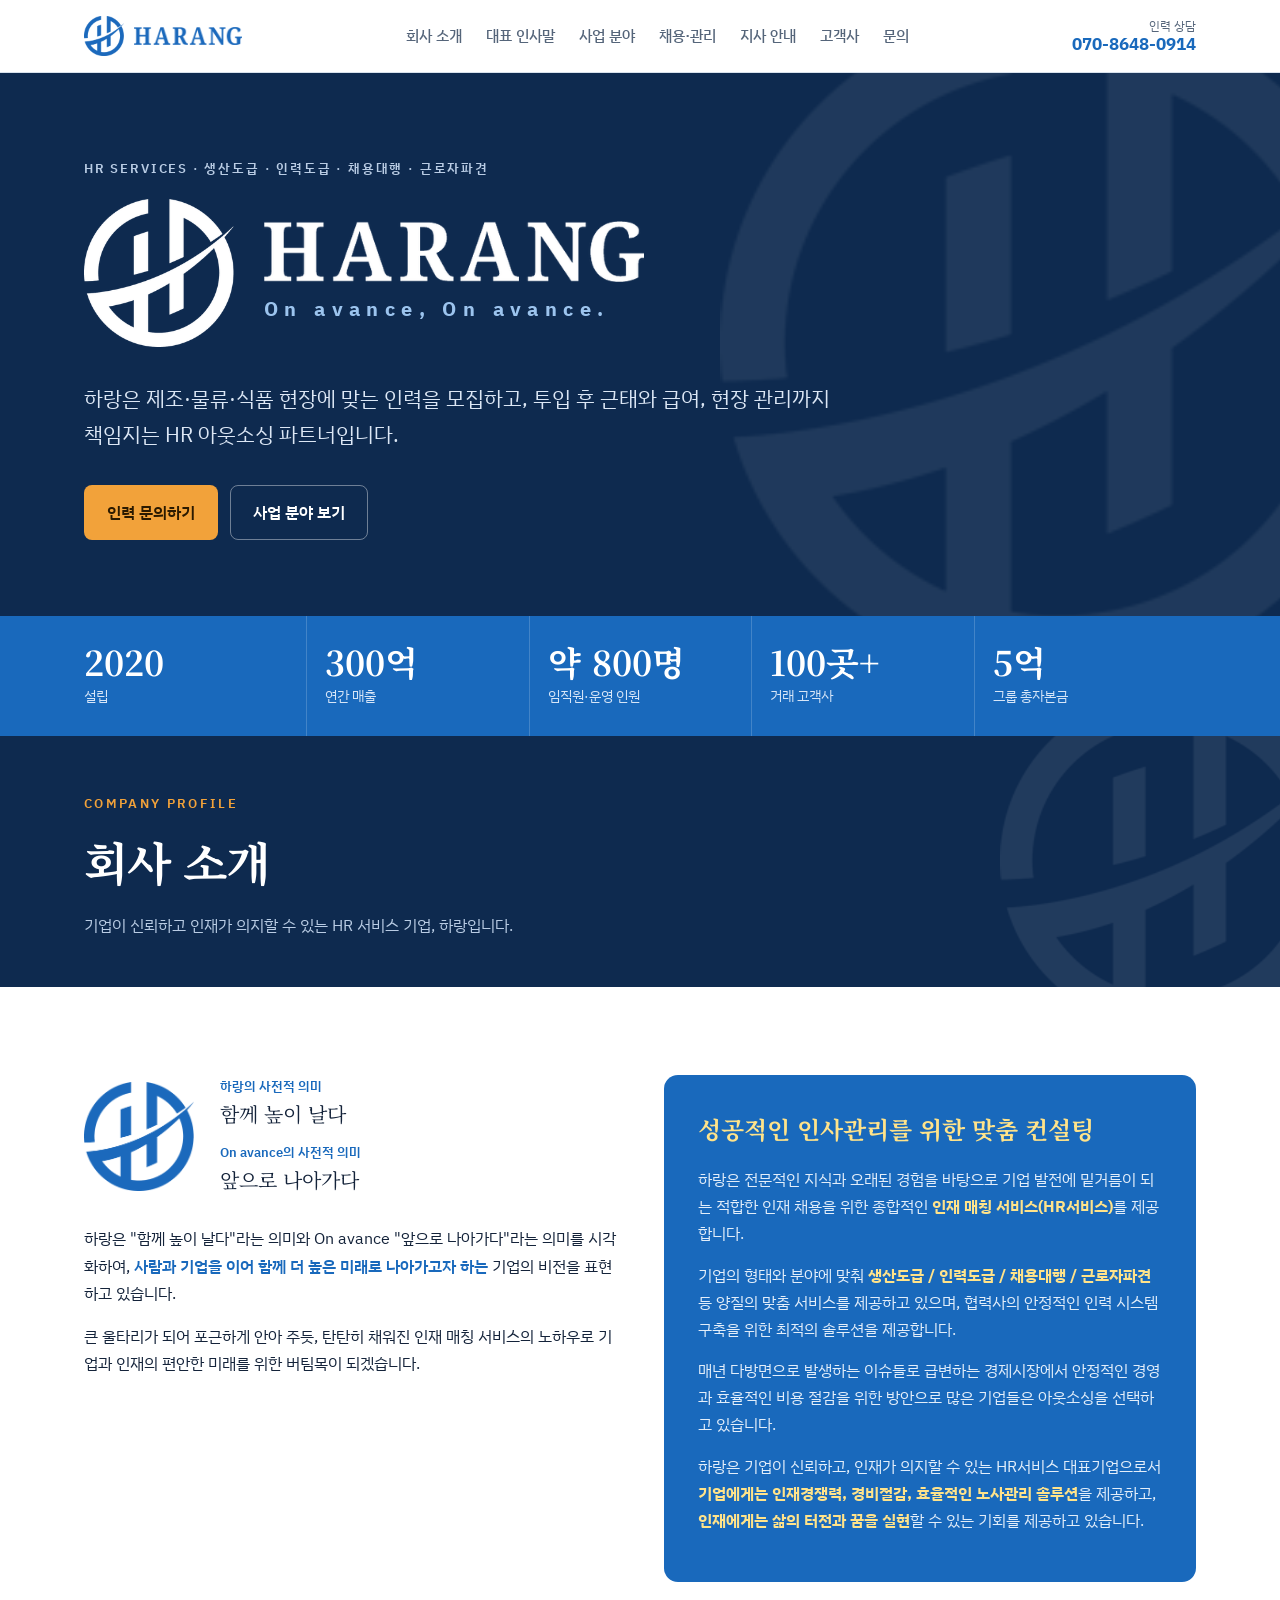
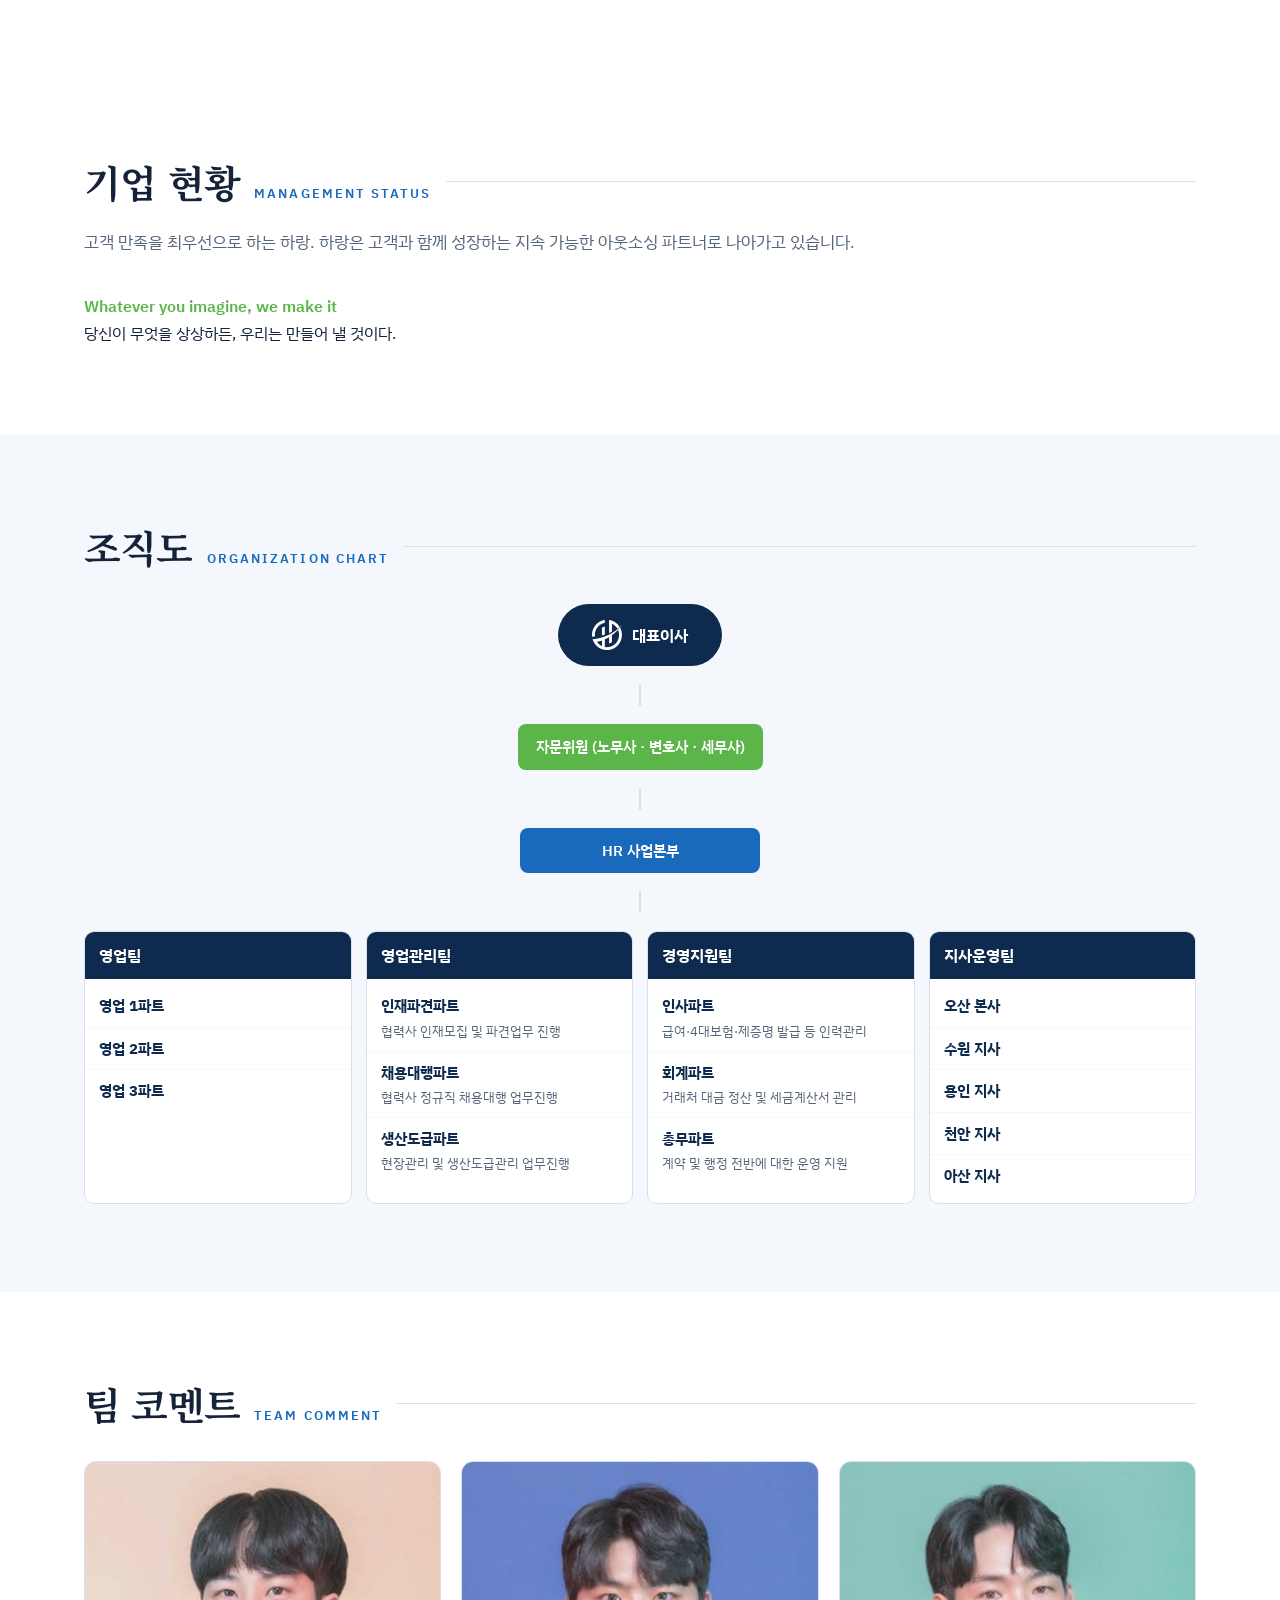
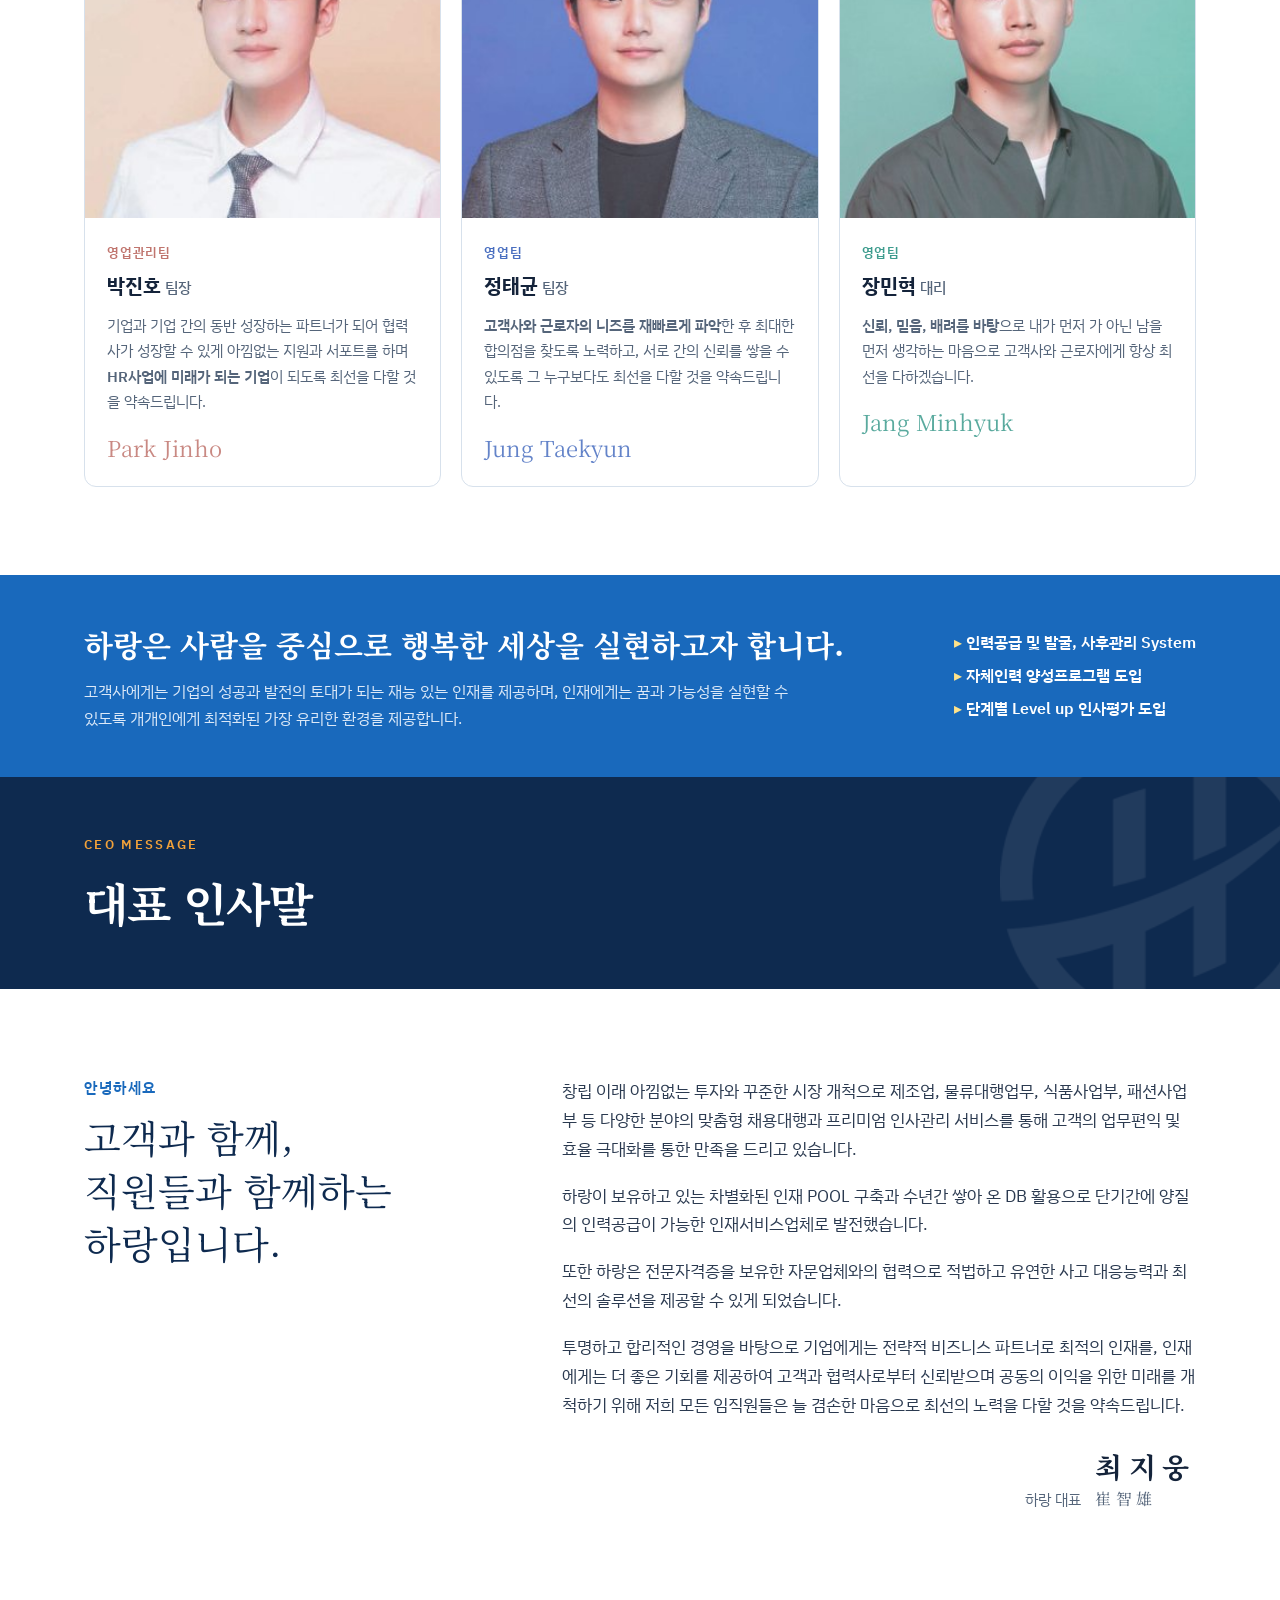
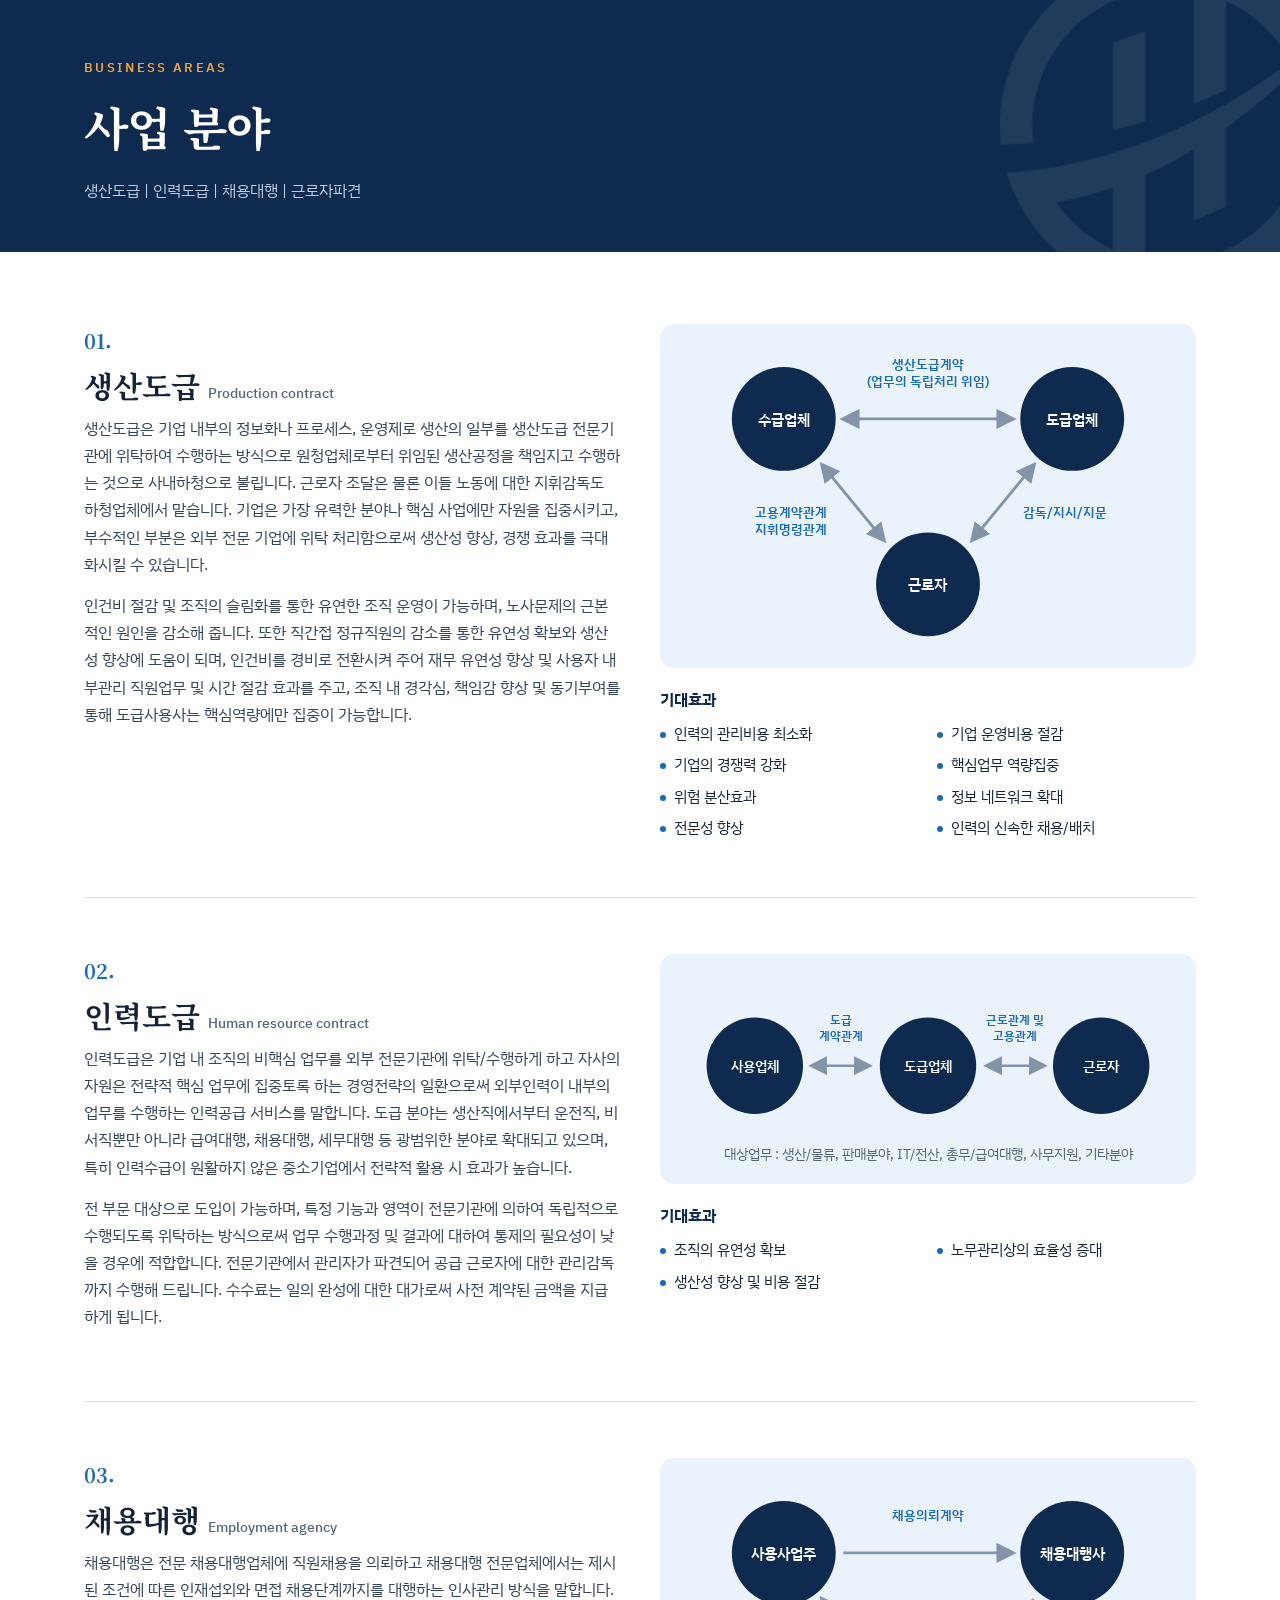
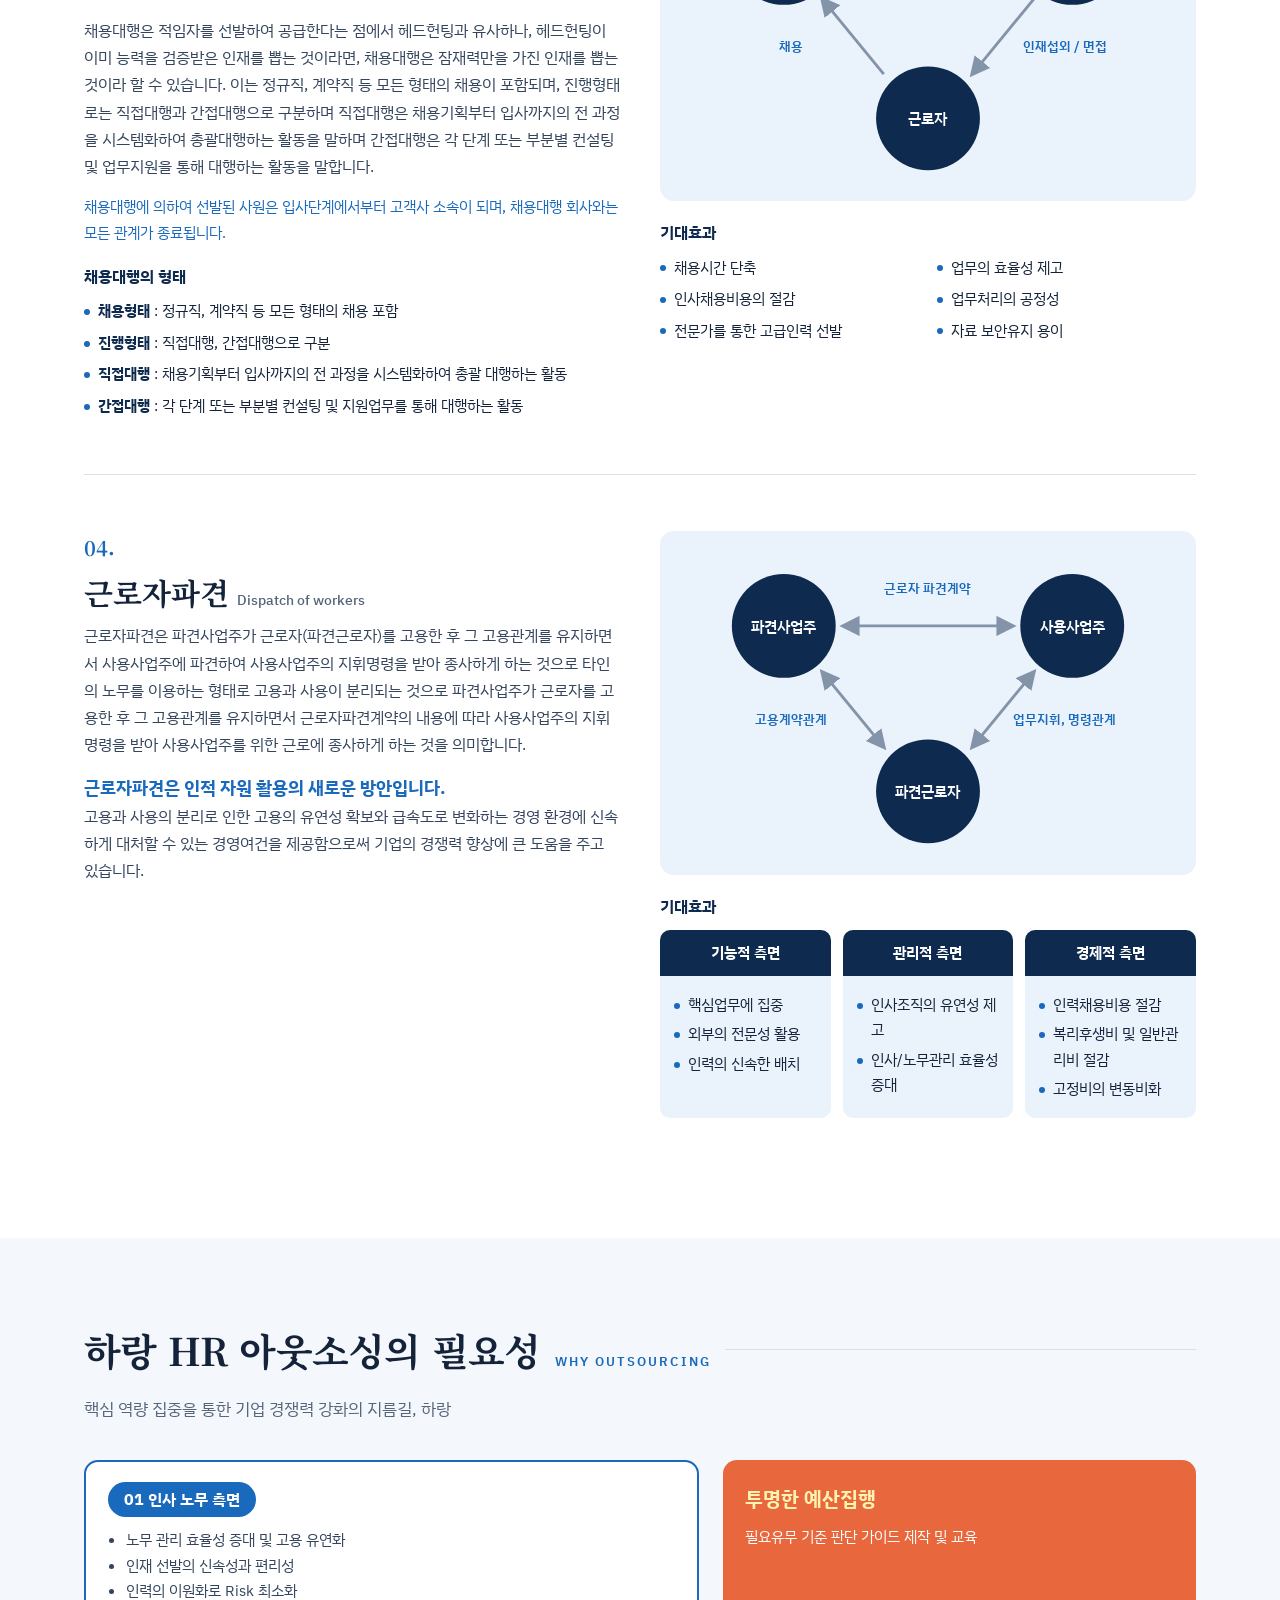
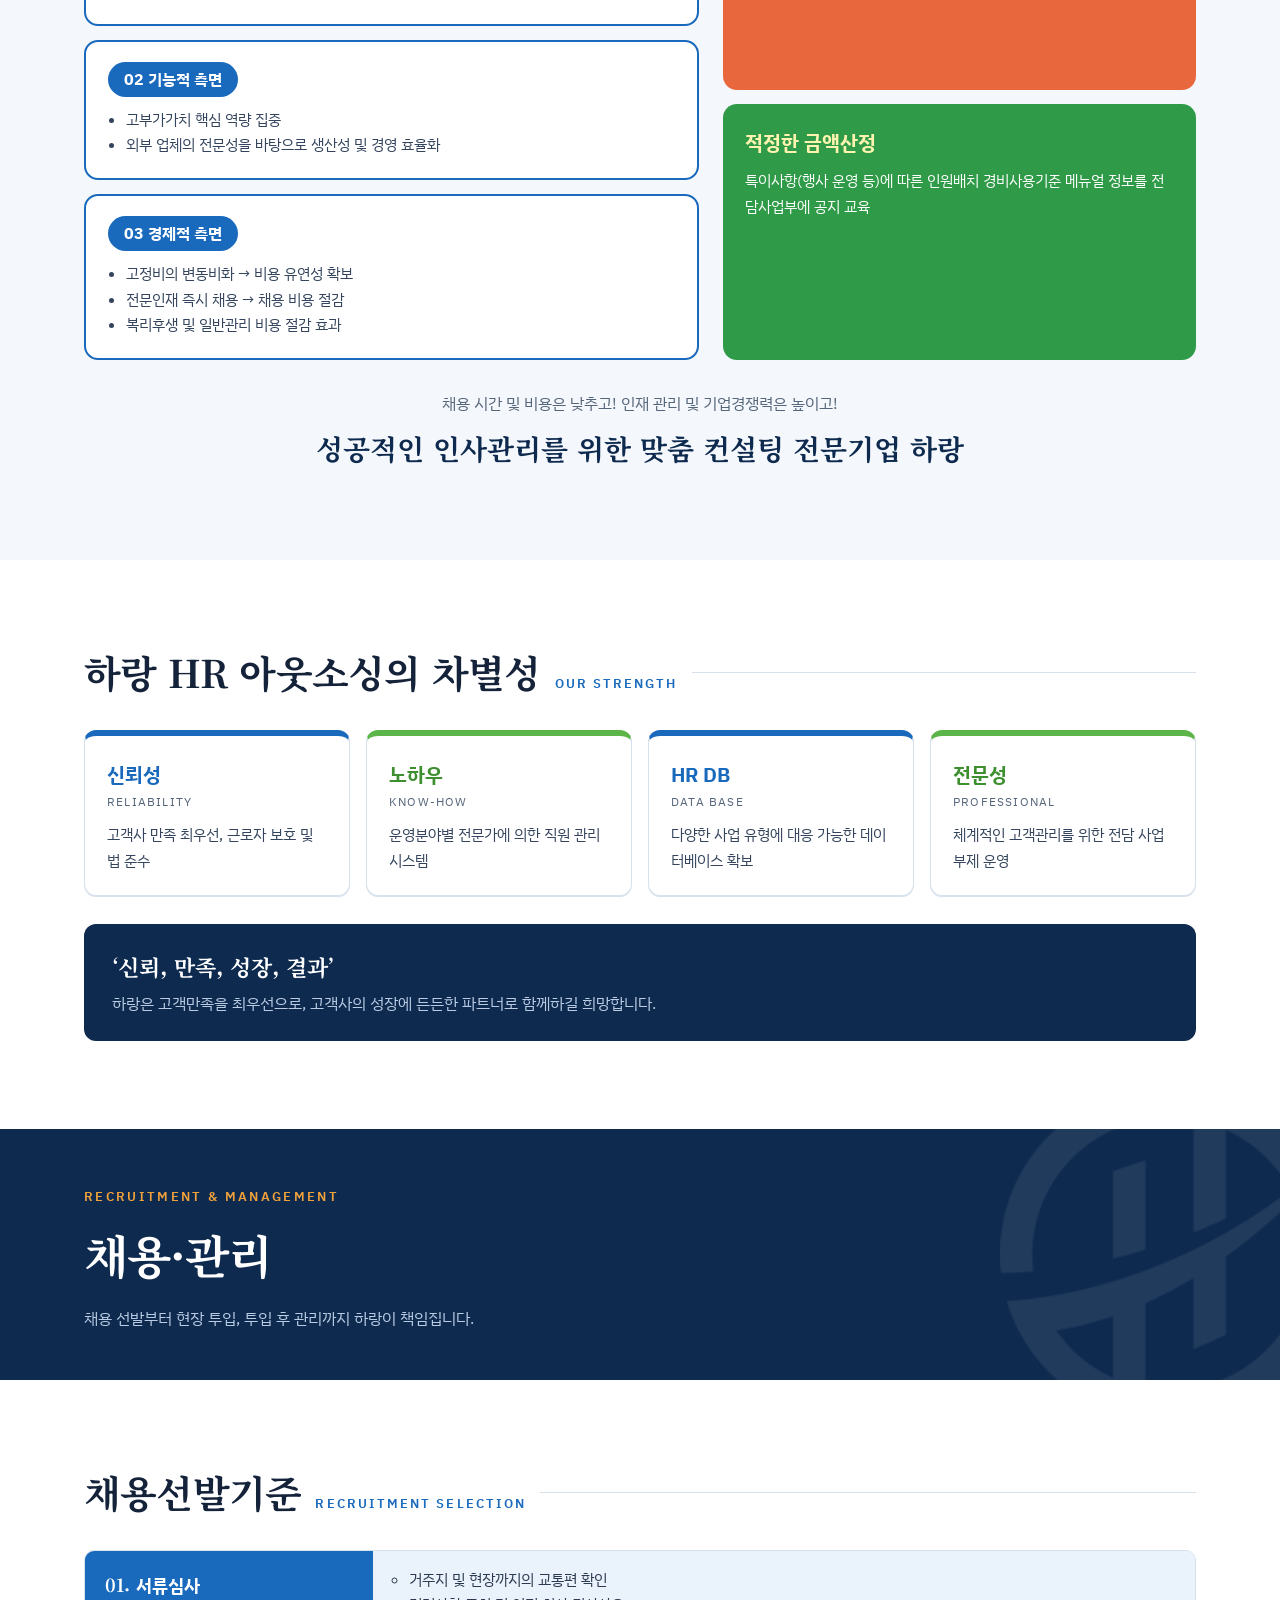
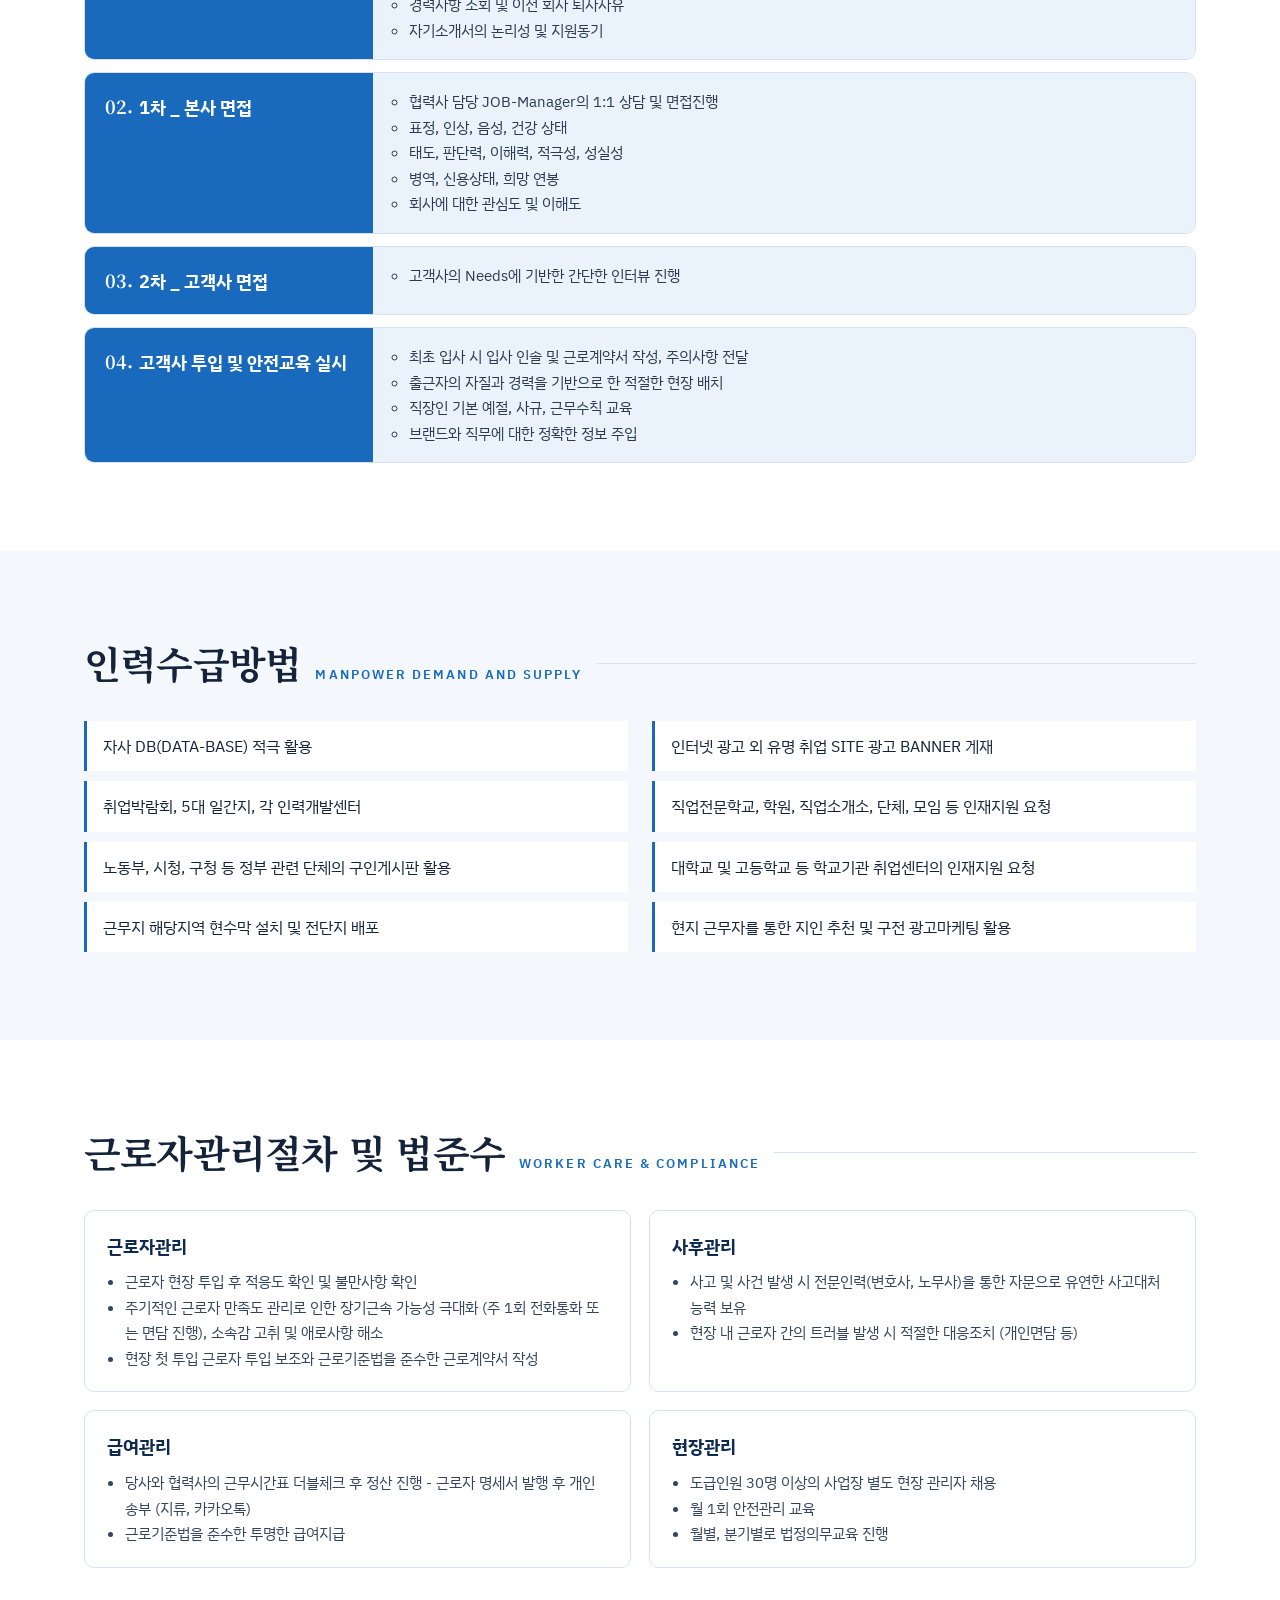
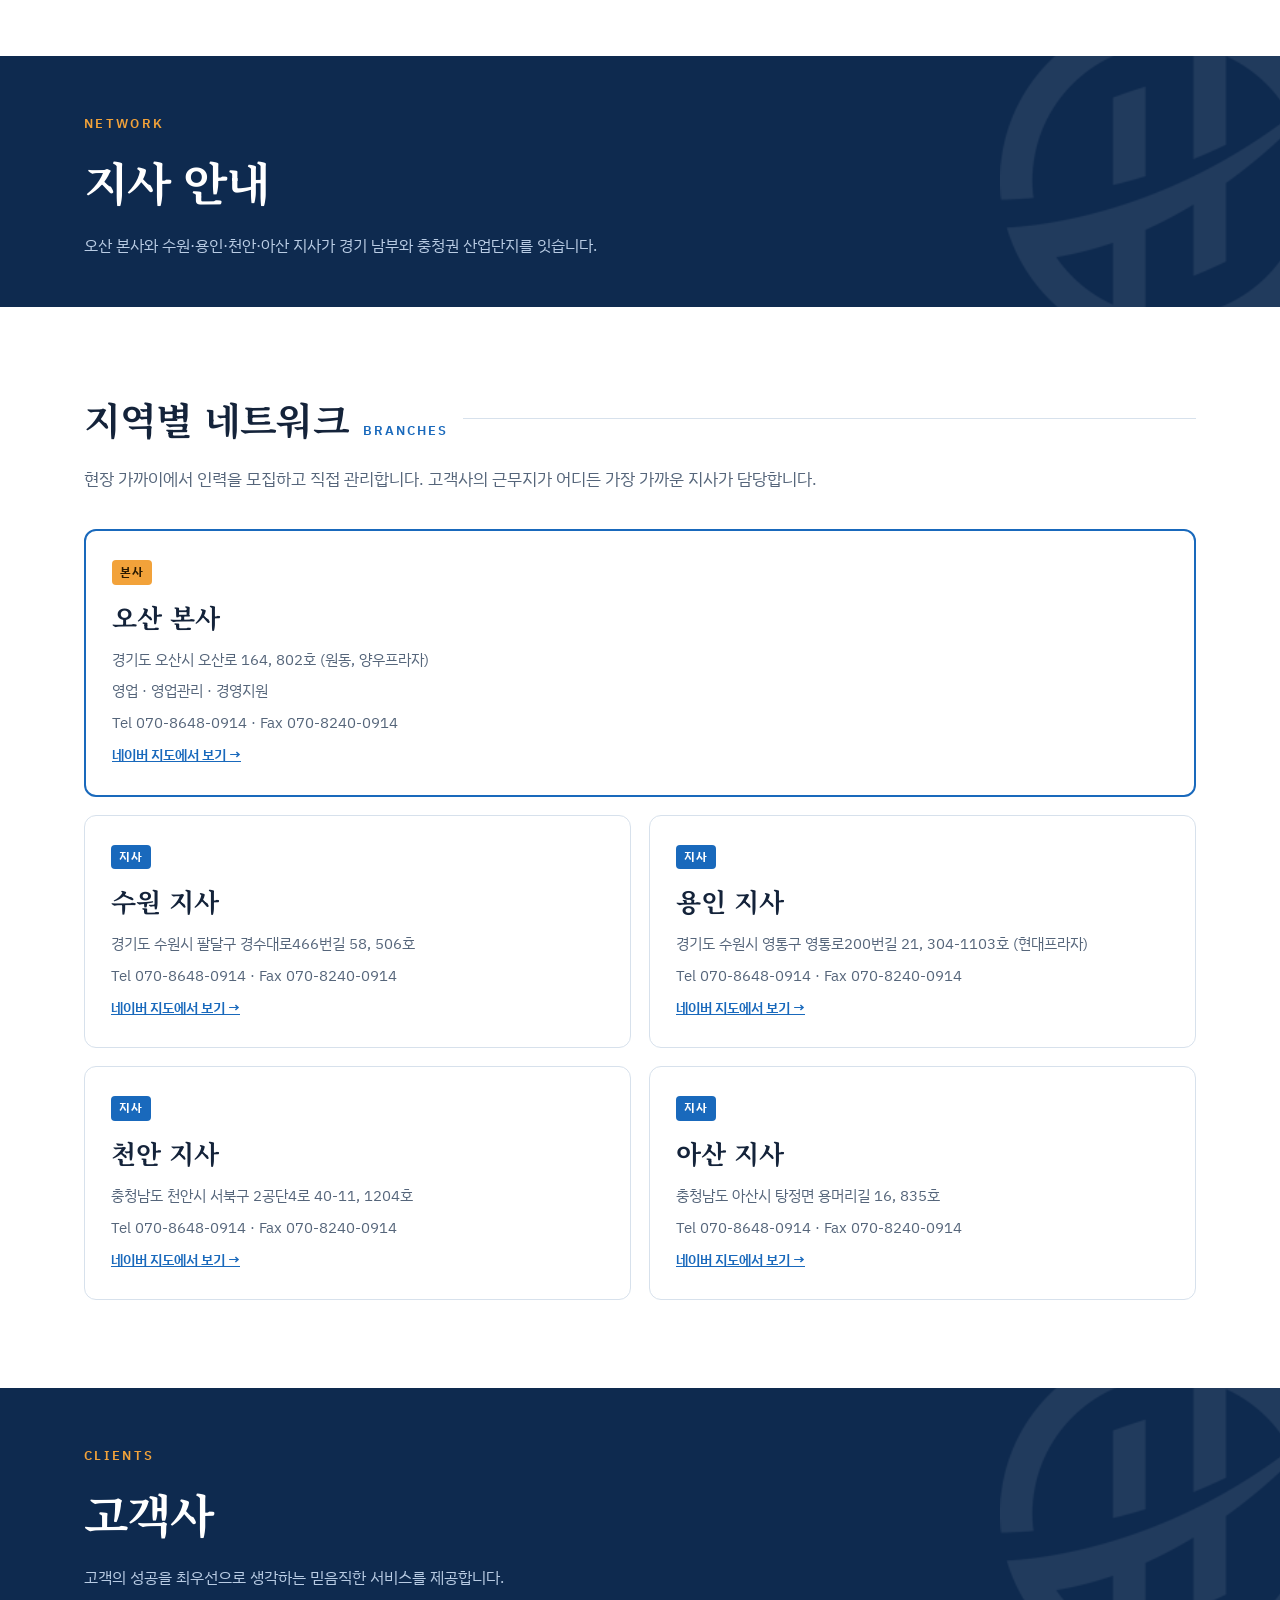
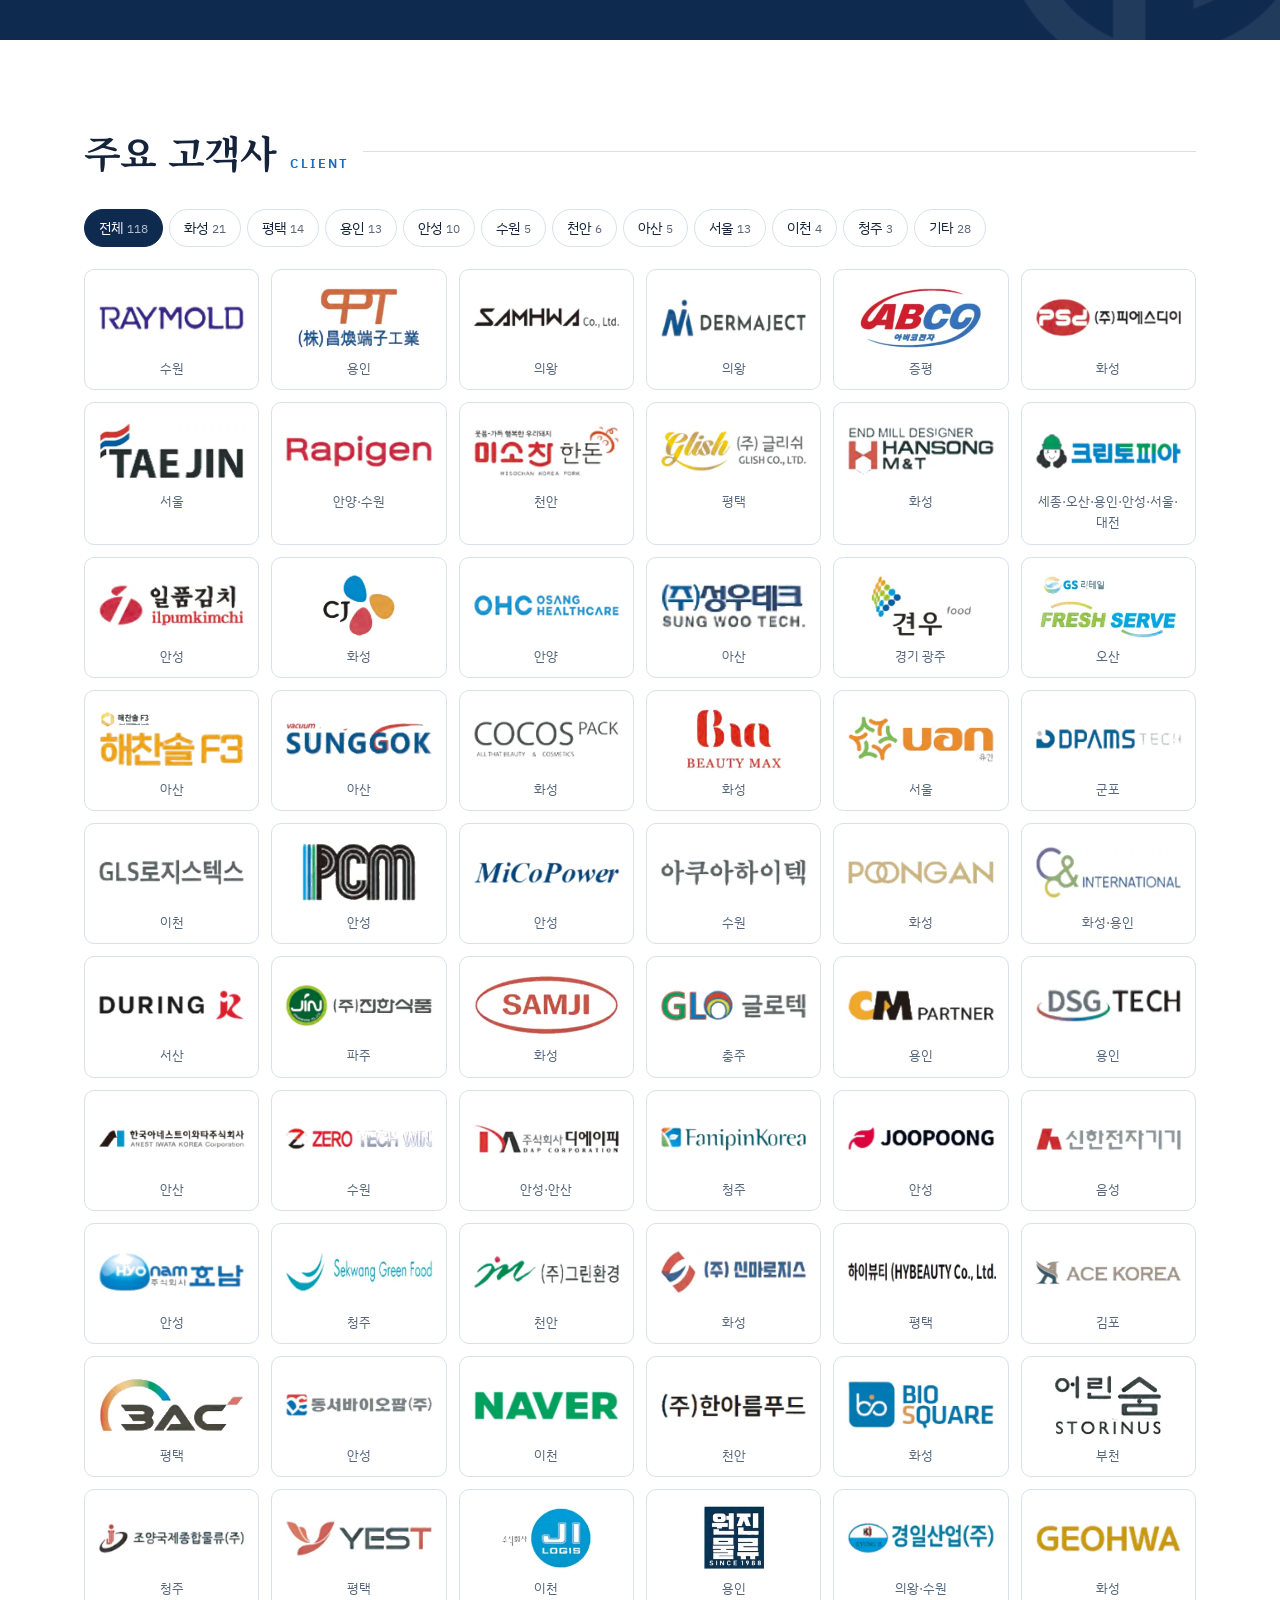
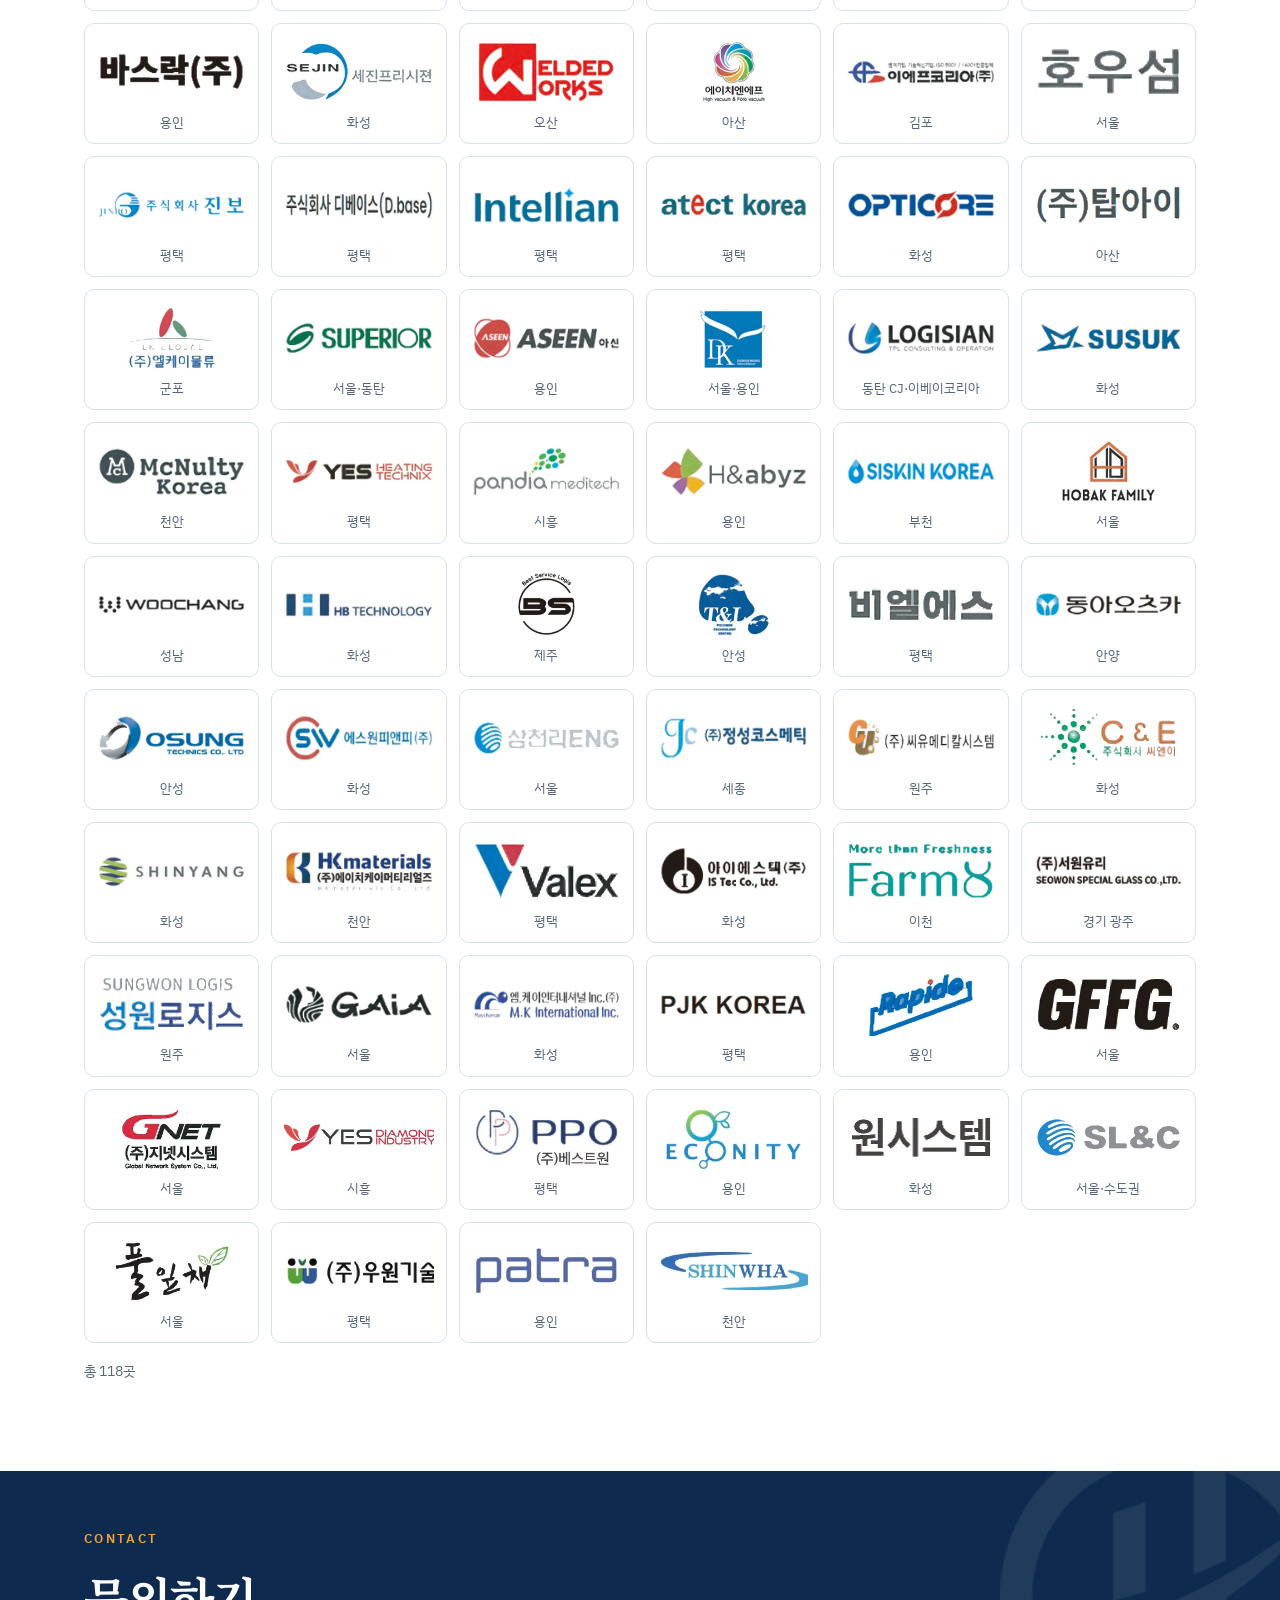
==== commit 47dec35c: "Add files via upload" ====
--- a/index.html
+++ b/index.html
@@ -8,73 +8,562 @@
 <meta property="og:type" content="website">
 <meta property="og:title" content="하랑아이앤씨 | HR 아웃소싱 전문기업">
 <meta property="og:description" content="생산도급·인력도급·채용대행·근로자파견. 필요한 인력을 필요한 현장에 빠르게 연결하는 HR 아웃소싱 전문기업 하랑아이앤씨.">
-<link rel="icon" type="image/png" href="favicon.png">
+<link rel="icon" type="image/png" href="[data-uri]">
 <link rel="preconnect" href="https://fonts.googleapis.com">
 <link rel="preconnect" href="https://fonts.gstatic.com" crossorigin>
 <link href="https://fonts.googleapis.com/css2?family=Noto+Serif+KR:wght@600;700&family=IBM+Plex+Sans+KR:wght@400;500;600;700&display=swap" rel="stylesheet">
-<link rel="stylesheet" href="style.css">
+<style>
+/* 하랑아이앤씨 홈페이지 공통 스타일
+   Layout: 현장 배치표 — 왼쪽 정렬 섹션, 한국어 제목 + 영문 라벨(소개서 양식), 남색 히어로에 CI */
+:root{
+  --navy:#0E2A4F; --navy-2:#0A1F3B; --blue:#1969BC; --blue-2:#3F86D3; --sky:#EAF2FB; --paper:#FFFFFF; --mist:#F4F7FB;
+  --ink:#14233A; --muted:#55657A; --line:#D7E1EC; --signal:#F2A23A; --green:#5BB548; --on-navy:#FFFFFF; --on-navy-muted:#B9CCE4;
+  --serif:"Noto Serif KR","Nanum Myeongjo",serif;
+  --sans:"IBM Plex Sans KR","Apple SD Gothic Neo","Malgun Gothic","Noto Sans KR",system-ui,sans-serif;
+  color-scheme:light;
+}
+*,*::before,*::after{box-sizing:border-box}
+html{scroll-behavior:smooth;scroll-padding-top:84px}
+@media (prefers-reduced-motion:reduce){html{scroll-behavior:auto}}
+body{margin:0;background:var(--paper);color:var(--ink);font-family:var(--sans);font-size:16px;line-height:1.7;-webkit-font-smoothing:antialiased}
+a{color:inherit}
+img{max-width:100%;display:block}
+.wrap{max-width:1160px;margin:0 auto;padding-inline:24px}
+@media (max-width:600px){.wrap{padding-inline:18px}}
+
+/* header */
+.top{position:sticky;top:0;z-index:20;background:rgba(255,255,255,.97);backdrop-filter:saturate(1.4) blur(8px);border-bottom:1px solid var(--line)}
+.top .wrap{display:flex;align-items:center;justify-content:space-between;gap:16px;min-height:72px}
+.brand{display:flex;align-items:center;gap:10px;text-decoration:none;flex:none}
+.brand .s{width:40px;height:auto}.brand .w{width:108px;height:auto}
+nav.menu{display:flex;gap:2px}
+nav.menu a{text-decoration:none;color:var(--muted);font-weight:500;font-size:15px;padding:8px 11px;border-radius:6px;white-space:nowrap}
+nav.menu a:hover{color:var(--blue);background:var(--sky)}
+nav.menu a[aria-current="page"]{color:var(--blue);font-weight:700}
+.tel{display:flex;flex-direction:column;align-items:flex-end;line-height:1.25;text-decoration:none;flex:none}
+.tel small{font-size:12px;color:var(--muted)}
+.tel b{font-size:17px;color:var(--blue);font-variant-numeric:tabular-nums}
+.menu-btn{display:none;border:1px solid var(--line);background:var(--paper);border-radius:8px;padding:8px 12px;font:inherit;font-size:14px;cursor:pointer}
+@media (max-width:1020px){
+  .menu-btn{display:block}
+  nav.menu{display:none;position:absolute;left:0;right:0;top:100%;background:var(--paper);border-bottom:1px solid var(--line);flex-direction:column;padding:8px 18px 16px}
+  nav.menu.open{display:flex}
+  nav.menu a{padding:12px 8px;font-size:16px;border-bottom:1px solid var(--mist)}
+  .tel{display:none}
+}
+.btn{display:inline-flex;align-items:center;gap:8px;text-decoration:none;font-weight:600;border-radius:8px;padding:13px 22px;font-size:16px;border:1px solid transparent}
+.btn.primary{background:var(--signal);color:#2B1A00}.btn.primary:hover{background:#F7B65C}
+.btn.ghost{border-color:rgba(255,255,255,.4);color:var(--on-navy)}.btn.ghost:hover{background:rgba(255,255,255,.08)}
+.btn.line{border-color:var(--blue);color:var(--blue)}.btn.line:hover{background:var(--sky)}
+a:focus-visible,button:focus-visible{outline:3px solid var(--signal);outline-offset:2px}
+
+/* hero (home) */
+.hero{background:var(--navy);color:var(--on-navy);position:relative;overflow:hidden}
+.hero .bg{position:absolute;right:-120px;top:50%;transform:translateY(-50%);width:min(680px,80vw);opacity:.07;filter:brightness(0) invert(1);pointer-events:none}
+.hero .wrap{position:relative;padding-block:84px 76px}
+.ci{display:flex;align-items:center;gap:clamp(16px,3vw,30px);margin-bottom:34px;flex-wrap:wrap}
+.ci .s{width:clamp(96px,14vw,150px);filter:brightness(0) invert(1)}
+.ci .w{width:clamp(220px,34vw,380px);filter:brightness(0) invert(1)}
+.ci .tag{display:block;margin-top:10px;font-family:var(--sans);font-size:clamp(15px,1.8vw,20px);letter-spacing:.32em;color:#9CC4EE}
+.hero .eyebrow{font-size:13px;letter-spacing:.14em;text-transform:uppercase;color:var(--on-navy-muted);font-weight:600;margin:0 0 16px}
+.hero p.lead{font-size:clamp(17px,2vw,21px);color:#DCE7F5;max-width:36em;margin:0 0 32px}
+.ctas{display:flex;gap:12px;flex-wrap:wrap}
+
+/* page banner (sub pages) */
+.banner{background:var(--navy);color:var(--on-navy);position:relative;overflow:hidden}
+.banner .wrap{padding-block:56px 48px;position:relative}
+.banner .bg{position:absolute;right:-60px;top:50%;transform:translateY(-50%);width:340px;opacity:.08;filter:brightness(0) invert(1)}
+.banner h1{font-family:var(--serif);font-size:clamp(30px,4.4vw,46px);margin:0;letter-spacing:-.02em}
+.banner .en{display:block;font-size:13px;letter-spacing:.18em;text-transform:uppercase;color:var(--signal);font-weight:600;margin-bottom:8px}
+.banner p{margin:12px 0 0;color:var(--on-navy-muted);max-width:40em}
+
+/* figures */
+.figures{background:var(--blue);color:var(--on-navy)}
+.figures ul{list-style:none;margin:0;padding:0;display:grid;grid-template-columns:repeat(5,minmax(0,1fr))}
+.figures li{padding:26px 18px;border-left:1px solid rgba(255,255,255,.18)}
+.figures li:first-child{border-left:0;padding-left:0}
+.figures b{display:block;font-family:var(--serif);font-size:clamp(24px,3vw,34px);font-weight:700;font-variant-numeric:tabular-nums;line-height:1.2}
+.figures span{font-size:14px;color:#D7E6F8}
+@media (max-width:860px){.figures ul{grid-template-columns:repeat(2,minmax(0,1fr))}.figures li{border-left:0;padding:18px 0;border-top:1px solid rgba(255,255,255,.18)}.figures li:nth-child(-n+2){border-top:0}}
+
+/* sections */
+section.sec{padding-block:88px}
+section.sec.alt{background:var(--mist)}
+section.sec.tight{padding-block:64px}
+.sec-head{display:flex;align-items:baseline;gap:14px;flex-wrap:wrap;margin-bottom:34px}
+.sec-head h2{font-family:var(--serif);font-size:clamp(26px,3.2vw,38px);line-height:1.25;margin:0;letter-spacing:-.02em;text-wrap:balance}
+.sec-head .en{font-size:13px;letter-spacing:.16em;text-transform:uppercase;color:var(--blue);font-weight:600}
+.sec-head .rule{flex:1;min-width:40px;height:1px;background:var(--line);align-self:center}
+.intro{max-width:46em;color:var(--muted);font-size:17px;margin:-12px 0 36px}
+.prose p{margin:0 0 16px;max-width:42em}
+.prose strong{color:var(--blue);font-weight:600}
+@media (max-width:600px){section.sec{padding-block:60px}}
+.grid2{display:grid;grid-template-columns:repeat(2,minmax(0,1fr));gap:48px;align-items:start}
+@media (max-width:860px){.grid2{grid-template-columns:1fr;gap:32px}}
+
+/* cards */
+.cards4{display:grid;grid-template-columns:repeat(4,minmax(0,1fr));gap:16px}
+@media (max-width:960px){.cards4{grid-template-columns:repeat(2,minmax(0,1fr))}}
+@media (max-width:520px){.cards4{grid-template-columns:1fr}}
+.card{background:var(--paper);border:1px solid var(--line);border-radius:10px;padding:26px 22px;min-width:0;display:flex;flex-direction:column;gap:8px}
+a.card{text-decoration:none}a.card:hover{border-color:var(--blue)}
+.card h3{font-size:20px;margin:0}.card small{font-size:12px;letter-spacing:.12em;text-transform:uppercase;color:var(--blue);font-weight:600}
+.card p{margin:0;color:var(--muted);font-size:15px}
+.card .more{margin-top:auto;padding-top:8px;color:var(--blue);font-weight:600;font-size:14px}
+
+/* CI meaning */
+.meaning{display:flex;gap:26px;align-items:center;flex-wrap:wrap;margin-bottom:28px}
+.meaning img{width:110px}
+.meaning dl{margin:0;display:grid;gap:10px}
+.meaning dt{font-size:13px;color:var(--blue);font-weight:600}
+.meaning dd{margin:0;font-family:var(--serif);font-size:20px}
+.consult{background:var(--blue);color:var(--on-navy);border-radius:14px;padding:34px}
+.consult h3{font-family:var(--serif);font-size:24px;margin:0 0 16px;color:#FFE38A}
+.consult p{margin:0 0 14px;color:#E3EEFA}
+.consult strong{color:#FFE38A}
+
+/* org chart */
+.org{display:grid;gap:18px;justify-items:center}
+.org .ceo{background:var(--navy);color:#fff;border-radius:999px;padding:16px 34px;font-weight:700;display:flex;align-items:center;gap:10px}
+.org .ceo img{width:30px;filter:brightness(0) invert(1)}
+.org .row{display:flex;gap:14px;flex-wrap:wrap;justify-content:center}
+.org .pill{border-radius:8px;padding:10px 18px;font-weight:600;font-size:15px}
+.org .pill.green{background:var(--green);color:#fff}.org .pill.navy{background:var(--blue);color:#fff;min-width:240px;text-align:center}
+.org .depts{display:grid;grid-template-columns:repeat(4,minmax(0,1fr));gap:14px;width:100%}
+@media (max-width:960px){.org .depts{grid-template-columns:repeat(2,minmax(0,1fr))}}
+@media (max-width:520px){.org .depts{grid-template-columns:1fr}}
+.dept{border:1px solid var(--line);border-radius:10px;overflow:hidden;background:var(--paper)}
+.dept h4{margin:0;background:var(--navy);color:#fff;padding:10px 14px;font-size:16px}
+.dept ul{list-style:none;margin:0;padding:6px 0}
+.dept li{padding:8px 14px;border-bottom:1px solid var(--mist);font-size:14px}
+.dept li:last-child{border-bottom:0}
+.dept li b{display:block;font-size:15px;color:var(--navy)}
+.dept li span{color:var(--muted);font-size:13px}
+.vline{width:2px;height:22px;background:var(--line)}
+
+/* team */
+.team{display:grid;grid-template-columns:repeat(3,minmax(0,1fr));gap:20px}
+@media (max-width:860px){.team{grid-template-columns:1fr}}
+.member{border:1px solid var(--line);border-radius:12px;overflow:hidden;background:var(--paper);display:flex;flex-direction:column}
+.member img{width:100%;aspect-ratio:1/1;object-fit:cover}
+.member .body{padding:20px 22px}
+.member .team-name{font-size:13px;font-weight:600;letter-spacing:.06em}
+.member h3{margin:4px 0 10px;font-size:20px}.member h3 span{font-size:15px;color:var(--muted);font-weight:500;margin-left:4px}
+.member p{margin:0;color:var(--muted);font-size:15px}
+.member em{font-style:normal;font-weight:600}
+.member .en{font-family:var(--serif);font-size:22px;margin-top:14px;opacity:.85}
+
+/* vision band */
+.vision{background:var(--blue);color:#fff}
+.vision .wrap{padding-block:44px;display:flex;gap:30px;flex-wrap:wrap;justify-content:space-between;align-items:center}
+.vision h3{font-family:var(--serif);font-size:clamp(22px,2.6vw,30px);margin:0 0 8px}
+.vision p{margin:0;color:#DCE9F8;max-width:44em}
+.vision ul{margin:0;padding:0;list-style:none;display:grid;gap:6px;font-weight:600}
+.vision ul li::before{content:"▸ ";color:#FFE38A}
+
+/* greeting */
+.letter{display:grid;grid-template-columns:minmax(0,.8fr) minmax(0,1.2fr);gap:56px;align-items:start}
+@media (max-width:860px){.letter{grid-template-columns:1fr;gap:28px}}
+.letter .lead{font-family:var(--serif);font-size:clamp(26px,3.4vw,38px);line-height:1.4;margin:0;color:var(--navy)}
+.letter .lead small{display:block;font-family:var(--sans);font-size:15px;color:var(--blue);font-weight:600;letter-spacing:.1em;margin-bottom:12px}
+.letter .text p{margin:0 0 18px;font-size:17px;color:#2B3A50}
+.sign{margin-top:30px;display:flex;justify-content:flex-end;align-items:flex-end;gap:14px;color:var(--muted);font-size:15px}
+.sign b{font-family:var(--serif);font-size:28px;color:var(--ink);letter-spacing:.24em;line-height:1.2}
+.sign .hanja{display:block;font-family:var(--serif);font-size:16px;letter-spacing:.3em;color:var(--muted)}
+
+/* services */
+.svc{display:grid;grid-template-columns:minmax(0,1fr) minmax(0,1fr);gap:40px;align-items:start;padding-block:56px;border-top:1px solid var(--line)}
+.svc:first-of-type{border-top:0;padding-top:8px}
+@media (max-width:860px){.svc{grid-template-columns:1fr;gap:24px}}
+.svc .num{font-family:var(--serif);color:var(--blue);font-size:20px;font-weight:700}
+.svc h3{font-family:var(--serif);font-size:30px;margin:2px 0 4px}
+.svc h3 small{font-family:var(--sans);font-size:14px;color:var(--muted);font-weight:500;margin-left:8px}
+.svc p{margin:0 0 14px;color:#33445C}
+.svc .note{color:var(--blue);font-size:15px}
+.diagram{background:var(--sky);border-radius:14px;padding:18px}
+.diagram svg{width:100%;height:auto;display:block}
+.diagram .cap{margin:10px 0 0;text-align:center;font-size:14px;color:var(--muted)}
+.fx h4{margin:18px 0 8px;font-size:16px;color:var(--navy)}
+.fx ul{margin:0;padding:0;list-style:none;display:grid;grid-template-columns:repeat(2,minmax(0,1fr));gap:6px 18px}
+.fx li{font-size:15px;padding-left:14px;position:relative}
+.fx li::before{content:"";position:absolute;left:0;top:.72em;width:6px;height:6px;border-radius:50%;background:var(--blue)}
+.fx3{display:grid;grid-template-columns:repeat(3,minmax(0,1fr));gap:12px;margin-top:10px}
+@media (max-width:600px){.fx3{grid-template-columns:1fr}}
+.fx3 div{background:var(--sky);border-radius:10px;overflow:hidden}
+.fx3 h5{margin:0;background:var(--navy);color:#fff;text-align:center;padding:10px;font-size:15px}
+.fx3 ul{display:block;padding:12px 14px}
+.fx3 li{margin:4px 0}
+.types{margin:0;padding:0;list-style:none;display:grid;gap:6px}
+.types b{color:var(--navy)}
+
+/* necessity */
+.need{display:grid;grid-template-columns:minmax(0,1.3fr) minmax(0,1fr);gap:24px}
+@media (max-width:860px){.need{grid-template-columns:1fr}}
+.aspect{border:2px solid var(--blue);border-radius:14px;padding:20px 22px;background:var(--paper)}
+.aspect h4{display:inline-block;margin:0 0 10px;background:var(--blue);color:#fff;border-radius:999px;padding:4px 16px;font-size:16px}
+.aspect ul{margin:0;padding-left:18px;color:#33445C;font-size:15px}
+.stack{display:grid;gap:14px}
+.box{border-radius:14px;padding:22px;color:#fff}
+.box.o{background:#E9673C}.box.g{background:#2F9B48}
+.box h4{margin:0 0 8px;font-size:20px;color:#FFF3B0}
+.box p{margin:0;font-size:15px;color:#fff}
+.slogan{margin-top:30px;text-align:center}
+.slogan p{margin:0;color:var(--muted)}
+.slogan b{display:block;font-family:var(--serif);font-size:clamp(20px,2.6vw,28px);color:var(--navy);margin-top:8px}
+
+/* diff */
+.diff{display:grid;grid-template-columns:repeat(4,minmax(0,1fr));gap:16px}
+@media (max-width:960px){.diff{grid-template-columns:repeat(2,minmax(0,1fr))}}
+@media (max-width:480px){.diff{grid-template-columns:1fr}}
+.diff div{border-radius:12px;border-top:6px solid var(--blue);background:var(--paper);box-shadow:0 1px 0 var(--line);border-left:1px solid var(--line);border-right:1px solid var(--line);border-bottom:1px solid var(--line);padding:22px}
+.diff div:nth-child(2n){border-top-color:var(--green)}
+.diff h3{margin:0;font-size:20px;color:var(--blue)}.diff div:nth-child(2n) h3{color:#3E8F2F}
+.diff small{display:block;font-size:12px;letter-spacing:.1em;text-transform:uppercase;color:var(--muted);margin-bottom:10px}
+.diff p{margin:0;font-size:15px;color:#33445C}
+.quote{margin-top:28px;background:var(--navy);color:#fff;border-radius:12px;padding:24px 28px}
+.quote b{font-family:var(--serif);font-size:22px;display:block;margin-bottom:4px}
+.quote span{color:var(--on-navy-muted)}
+
+/* process */
+.steps{list-style:none;margin:0;padding:0;display:grid;gap:12px;counter-reset:s}
+.steps>li{display:grid;grid-template-columns:minmax(180px,.35fr) minmax(0,1fr);border-radius:10px;overflow:hidden;border:1px solid var(--line);counter-increment:s}
+@media (max-width:640px){.steps>li{grid-template-columns:1fr}}
+.steps h3{margin:0;background:var(--blue);color:#fff;padding:18px 20px;font-size:18px}
+.steps h3::before{content:"0" counter(s) ". ";font-family:var(--serif)}
+.steps ul{margin:0;padding:16px 20px 16px 36px;background:var(--sky);color:#2B3A50;font-size:15px}
+.channels{margin:0;padding:0;list-style:none;display:grid;grid-template-columns:repeat(2,minmax(0,1fr));gap:10px 24px}
+@media (max-width:640px){.channels{grid-template-columns:1fr}}
+.channels li{padding:12px 16px;border-left:3px solid var(--blue);background:var(--paper);font-size:15.5px}
+.mgmt{display:grid;grid-template-columns:repeat(2,minmax(0,1fr));gap:18px}
+@media (max-width:760px){.mgmt{grid-template-columns:1fr}}
+.mgmt div{border:1px solid var(--line);border-radius:10px;padding:20px 22px;background:var(--paper)}
+.mgmt h3{margin:0 0 8px;font-size:18px;color:var(--navy)}
+.mgmt ul{margin:0;padding-left:18px;color:#33445C;font-size:15px}
+
+/* network */
+.branches{display:grid;grid-template-columns:repeat(2,minmax(0,1fr));gap:18px}
+@media (max-width:860px){.branches{grid-template-columns:1fr}}
+.branch{border:1px solid var(--line);border-radius:12px;padding:26px;background:var(--paper)}
+.branch.hq{border:2px solid var(--blue);grid-column:1/-1}
+.branch .tag{display:inline-block;font-size:12px;font-weight:700;letter-spacing:.08em;color:#fff;background:var(--blue);border-radius:4px;padding:2px 8px}
+.branch.hq .tag{background:var(--signal);color:#2B1A00}
+.branch h3{font-family:var(--serif);font-size:26px;margin:10px 0 8px}
+.branch p{margin:0 0 6px;color:var(--muted);font-size:15px}
+.branch a{color:var(--blue);font-weight:600;font-size:14px}
+
+/* clients */
+.filter{display:flex;flex-wrap:wrap;gap:6px;margin-bottom:22px}
+.chip{border:1px solid var(--line);background:var(--paper);border-radius:999px;padding:6px 14px;font:inherit;font-size:14px;cursor:pointer;color:var(--ink)}
+.chip[aria-pressed="true"]{background:var(--navy);border-color:var(--navy);color:#fff}
+.chip small{opacity:.7;margin-left:4px;font-variant-numeric:tabular-nums}
+.logos{list-style:none;margin:0;padding:0;display:grid;grid-template-columns:repeat(auto-fill,minmax(170px,1fr));gap:12px}
+.logos li{background:var(--paper);border:1px solid var(--line);border-radius:10px;padding:16px 12px 10px;display:flex;flex-direction:column;align-items:center;gap:8px;min-width:0}
+.logos .img{height:64px;width:100%;display:flex;align-items:center;justify-content:center}
+.logos img{max-height:64px;max-width:100%;object-fit:contain}
+.logos span{font-size:12.5px;color:var(--muted);text-align:center}
+.count{color:var(--muted);font-size:14px;margin:16px 0 0}
+
+/* contact */
+.contact-cards{display:grid;grid-template-columns:repeat(2,minmax(0,1fr));gap:20px}
+@media (max-width:760px){.contact-cards{grid-template-columns:1fr}}
+.ccard{border:1px solid var(--line);border-radius:12px;padding:30px;background:var(--paper)}
+.ccard h3{font-family:var(--serif);font-size:24px;margin:0 0 8px}
+.ccard p{margin:0 0 18px;color:var(--muted)}
+.ccard .num{display:block;font-size:clamp(26px,3vw,34px);font-weight:700;color:var(--blue);text-decoration:none;font-variant-numeric:tabular-nums}
+.info{margin-top:28px;display:grid;grid-template-columns:auto 1fr;gap:10px 22px;border-top:1px solid var(--line);padding-top:24px}
+.info dt{color:var(--muted);font-size:14px}.info dd{margin:0}
+
+/* cta band */
+.cta{background:var(--navy);color:#fff}
+.cta .wrap{padding-block:56px;display:flex;justify-content:space-between;align-items:center;gap:24px;flex-wrap:wrap}
+.cta h2{font-family:var(--serif);font-size:clamp(22px,2.8vw,32px);margin:0 0 6px}
+.cta p{margin:0;color:var(--on-navy-muted)}
+
+footer{background:var(--navy-2);color:#9FB3CC;font-size:13.5px}
+footer .wrap{padding-block:36px;display:flex;flex-wrap:wrap;gap:18px 40px;justify-content:space-between}
+footer dl{margin:0;display:grid;grid-template-columns:auto 1fr;gap:4px 14px}
+footer dt{color:#6F87A6}footer dd{margin:0}
+footer .fb img{width:120px;filter:brightness(0) invert(1);opacity:.85}
+footer nav{display:flex;flex-wrap:wrap;gap:4px 14px;margin-top:14px}
+footer nav a{text-decoration:none;color:#9FB3CC}footer nav a:hover{color:#fff}
+
+</style>
 </head>
 <body>
 <header class="top">
   <div class="wrap">
-    <a class="brand" href="index.html" aria-label="하랑아이앤씨 홈"><img class="s" src="logo-symbol.png" alt=""><img class="w" src="logo-wordmark.png" alt="HARANG"></a>
-    <nav class="menu" id="menu" aria-label="주요 메뉴"><a href="about.html">회사 소개</a><a href="greeting.html">대표 인사말</a><a href="business.html">사업 분야</a><a href="process.html">채용·관리</a><a href="network.html">지사 안내</a><a href="clients.html">고객사</a><a href="contact.html">문의</a></nav>
+    <a class="brand" href="#top" aria-label="하랑아이앤씨 홈"><img class="s" src="[data-uri]" alt=""><img class="w" src="[data-uri]" alt="HARANG"></a>
+    <nav class="menu" id="menu" aria-label="주요 메뉴"><a href="#about">회사 소개</a><a href="#greeting">대표 인사말</a><a href="#business">사업 분야</a><a href="#process">채용·관리</a><a href="#network">지사 안내</a><a href="#clients">고객사</a><a href="#contact">문의</a></nav>
     <a class="tel" href="tel:07086480914"><small>인력 상담</small><b>070-8648-0914</b></a>
     <button class="menu-btn" type="button" aria-expanded="false" aria-controls="menu" onclick="var m=document.getElementById('menu');var o=m.classList.toggle('open');this.setAttribute('aria-expanded',o);this.textContent=o?'닫기':'메뉴';">메뉴</button>
   </div>
 </header>
-<main>
-
-<section class="hero"><img class="bg" src="logo-symbol.png" alt="">
+<main id="top">
+
+<section class="hero"><img class="bg" src="[data-uri]" alt="">
   <div class="wrap">
     <p class="eyebrow">HR Services · 생산도급 · 인력도급 · 채용대행 · 근로자파견</p>
     <h1 class="ci" aria-label="HARANG 하랑아이앤씨">
-      <img class="s" src="logo-symbol.png" alt="">
-      <span><img class="w" src="logo-wordmark.png" alt="HARANG"><span class="tag">On avance, On avance.</span></span>
+      <img class="s" src="[data-uri]" alt="">
+      <span><img class="w" src="[data-uri]" alt="HARANG"><span class="tag">On avance, On avance.</span></span>
     </h1>
     <p class="lead">하랑은 제조·물류·식품 현장에 맞는 인력을 모집하고, 투입 후 근태와 급여, 현장 관리까지 책임지는 HR 아웃소싱 파트너입니다.</p>
-    <div class="ctas"><a class="btn primary" href="contact.html">인력 문의하기</a><a class="btn ghost" href="business.html">사업 분야 보기</a></div>
+    <div class="ctas"><a class="btn primary" href="#contact">인력 문의하기</a><a class="btn ghost" href="#business">사업 분야 보기</a></div>
   </div>
 </section>
 <div class="figures" aria-label="기업 현황"><div class="wrap"><ul>
 <li><b>2020</b><span>설립</span></li><li><b>300억</b><span>연간 매출</span></li><li><b>약 800명</b><span>임직원·운영 인원</span></li>
 <li><b>100곳+</b><span>거래 고객사</span></li><li><b>5억</b><span>그룹 총자본금</span></li></ul></div></div>
-<section class="sec">
-  <div class="wrap">
-    <div class="sec-head"><h2>사업 분야</h2><span class="en">Business Areas</span><span class="rule"></span></div>
-    <p class="intro">기업의 형태와 분야에 맞춰 네 가지 방식 중 가장 알맞은 구조를 함께 설계합니다.</p>
-    <div class="cards4">
-      <a class="card" href="business.html#production"><small>Production Contract</small><h3>생산도급</h3><p>생산 공정의 일부를 위임받아 근로자 조달부터 지휘·감독까지 책임지고 수행합니다.</p><span class="more">자세히 보기 →</span></a>
-      <a class="card" href="business.html#contract"><small>Human Resource Contract</small><h3>인력도급</h3><p>비핵심 업무를 맡아 수행하고, 관리자가 공급 근로자의 관리감독까지 담당합니다.</p><span class="more">자세히 보기 →</span></a>
-      <a class="card" href="business.html#agency"><small>Employment Agency</small><h3>채용대행</h3><p>정규직·계약직 등 모든 형태의 채용을 인재 섭외부터 면접까지 대행합니다.</p><span class="more">자세히 보기 →</span></a>
-      <a class="card" href="business.html#dispatch"><small>Dispatch of Workers</small><h3>근로자파견</h3><p>하랑이 고용한 근로자를 파견해 고객사의 업무 지시에 따라 근무하게 합니다.</p><span class="more">자세히 보기 →</span></a>
-    </div>
+
+
+<section class="banner" id="about"><img class="bg" src="[data-uri]" alt=""><div class="wrap"><span class="en">Company Profile</span><h1>회사 소개</h1><p>기업이 신뢰하고 인재가 의지할 수 있는 HR 서비스 기업, 하랑입니다.</p></div></section>
+<section class="sec">
+  <div class="wrap grid2">
+    <div class="prose">
+      <div class="meaning"><img src="[data-uri]" alt="하랑 CI">
+        <dl><div><dt>하랑의 사전적 의미</dt><dd>함께 높이 날다</dd></div><div><dt>On avance의 사전적 의미</dt><dd>앞으로 나아가다</dd></div></dl></div>
+      <p>하랑은 "함께 높이 날다"라는 의미와 On avance "앞으로 나아가다"라는 의미를 시각화하여, <strong>사람과 기업을 이어 함께 더 높은 미래로 나아가고자 하는</strong> 기업의 비전을 표현하고 있습니다.</p>
+      <p>큰 울타리가 되어 포근하게 안아 주듯, 탄탄히 채워진 인재 매칭 서비스의 노하우로 기업과 인재의 편안한 미래를 위한 버팀목이 되겠습니다.</p>
+    </div>
+    <div class="consult">
+      <h3>성공적인 인사관리를 위한 맞춤 컨설팅</h3>
+      <p>하랑은 전문적인 지식과 오래된 경험을 바탕으로 기업 발전에 밑거름이 되는 적합한 인재 채용을 위한 종합적인 <strong>인재 매칭 서비스(HR서비스)</strong>를 제공합니다.</p>
+      <p>기업의 형태와 분야에 맞춰 <strong>생산도급 / 인력도급 / 채용대행 / 근로자파견</strong> 등 양질의 맞춤 서비스를 제공하고 있으며, 협력사의 안정적인 인력 시스템 구축을 위한 최적의 솔루션을 제공합니다.</p>
+      <p>매년 다방면으로 발생하는 이슈들로 급변하는 경제시장에서 안정적인 경영과 효율적인 비용 절감을 위한 방안으로 많은 기업들은 아웃소싱을 선택하고 있습니다.</p>
+      <p>하랑은 기업이 신뢰하고, 인재가 의지할 수 있는 HR서비스 대표기업으로서 <strong>기업에게는 인재경쟁력, 경비절감, 효율적인 노사관리 솔루션</strong>을 제공하고, <strong>인재에게는 삶의 터전과 꿈을 실현</strong>할 수 있는 기회를 제공하고 있습니다.</p>
+    </div>
+  </div>
+</section>
+
+<section class="sec">
+  <div class="wrap">
+    <div class="sec-head"><h2>기업 현황</h2><span class="en">Management Status</span><span class="rule"></span></div>
+    <p class="intro">고객 만족을 최우선으로 하는 하랑. 하랑은 고객과 함께 성장하는 지속 가능한 아웃소싱 파트너로 나아가고 있습니다.</p>
+    <p style="margin:0;color:var(--green);font-weight:600">Whatever you imagine, we make it</p>
+    <p style="margin:0">당신이 무엇을 상상하든, 우리는 만들어 낼 것이다.</p>
   </div>
 </section>
 <section class="sec alt">
   <div class="wrap">
-    <div class="sec-head"><h2>하랑 HR 아웃소싱의 차별성</h2><span class="en">Why Harang</span><span class="rule"></span></div>
+    <div class="sec-head"><h2>조직도</h2><span class="en">Organization Chart</span><span class="rule"></span></div>
+    <div class="org">
+      <div class="ceo"><img src="[data-uri]" alt="">대표이사</div>
+      <div class="vline"></div>
+      <div class="row"><span class="pill green">자문위원 (노무사 · 변호사 · 세무사)</span></div>
+      <div class="vline"></div>
+      <div class="row"><span class="pill navy">HR 사업본부</span></div>
+      <div class="vline"></div>
+      <div class="depts">
+        <div class="dept"><h4>영업팀</h4><ul><li><b>영업 1파트</b></li><li><b>영업 2파트</b></li><li><b>영업 3파트</b></li></ul></div>
+        <div class="dept"><h4>영업관리팀</h4><ul><li><b>인재파견파트</b><span>협력사 인재모집 및 파견업무 진행</span></li><li><b>채용대행파트</b><span>협력사 정규직 채용대행 업무진행</span></li><li><b>생산도급파트</b><span>현장관리 및 생산도급관리 업무진행</span></li></ul></div>
+        <div class="dept"><h4>경영지원팀</h4><ul><li><b>인사파트</b><span>급여·4대보험·제증명 발급 등 인력관리</span></li><li><b>회계파트</b><span>거래처 대금 정산 및 세금계산서 관리</span></li><li><b>총무파트</b><span>계약 및 행정 전반에 대한 운영 지원</span></li></ul></div>
+        <div class="dept"><h4>지사운영팀</h4><ul><li><b>오산 본사</b></li><li><b>수원 지사</b></li><li><b>용인 지사</b></li><li><b>천안 지사</b></li><li><b>아산 지사</b></li></ul></div>
+      </div>
+    </div>
+  </div>
+</section>
+<section class="sec">
+  <div class="wrap">
+    <div class="sec-head"><h2>팀 코멘트</h2><span class="en">Team Comment</span><span class="rule"></span></div>
+    <div class="team">
+      <article class="member"><img src="[data-uri]" alt="박진호 팀장"><div class="body"><span class="team-name" style="color:#C0756E">영업관리팀</span><h3>박진호<span>팀장</span></h3>
+        <p>기업과 기업 간의 동반 성장하는 파트너가 되어 협력사가 성장할 수 있게 아낌없는 지원과 서포트를 하며 <em>HR사업에 미래가 되는 기업</em>이 되도록 최선을 다할 것을 약속드립니다.</p><div class="en" style="color:#C0756E">Park Jinho</div></div></article>
+      <article class="member"><img src="[data-uri]" alt="정태균 팀장"><div class="body"><span class="team-name" style="color:#4A6FC0">영업팀</span><h3>정태균<span>팀장</span></h3>
+        <p><em>고객사와 근로자의 니즈를 재빠르게 파악</em>한 후 최대한 합의점을 찾도록 노력하고, 서로 간의 신뢰를 쌓을 수 있도록 그 누구보다도 최선을 다할 것을 약속드립니다.</p><div class="en" style="color:#4A6FC0">Jung Taekyun</div></div></article>
+      <article class="member"><img src="[data-uri]" alt="장민혁 대리"><div class="body"><span class="team-name" style="color:#3E9C8E">영업팀</span><h3>장민혁<span>대리</span></h3>
+        <p><em>신뢰, 믿음, 배려를 바탕</em>으로 내가 먼저 가 아닌 남을 먼저 생각하는 마음으로 고객사와 근로자에게 항상 최선을 다하겠습니다.</p><div class="en" style="color:#3E9C8E">Jang Minhyuk</div></div></article>
+    </div>
+  </div>
+</section>
+<section class="vision"><div class="wrap">
+  <div><h3>하랑은 사람을 중심으로 행복한 세상을 실현하고자 합니다.</h3>
+  <p>고객사에게는 기업의 성공과 발전의 토대가 되는 재능 있는 인재를 제공하며, 인재에게는 꿈과 가능성을 실현할 수 있도록 개개인에게 최적화된 가장 유리한 환경을 제공합니다.</p></div>
+  <ul><li>인력공급 및 발굴, 사후관리 System</li><li>자체인력 양성프로그램 도입</li><li>단계별 Level up 인사평가 도입</li></ul>
+</div></section>
+
+
+
+<section class="banner" id="greeting"><img class="bg" src="[data-uri]" alt=""><div class="wrap"><span class="en">CEO Message</span><h1>대표 인사말</h1></div></section>
+<section class="sec">
+  <div class="wrap letter">
+    <p class="lead"><small>안녕하세요</small>고객과 함께,<br>직원들과 함께하는<br>하랑입니다.</p>
+    <div class="text">
+      <p>창립 이래 아낌없는 투자와 꾸준한 시장 개척으로 제조업, 물류대행업무, 식품사업부, 패션사업부 등 다양한 분야의 맞춤형 채용대행과 프리미엄 인사관리 서비스를 통해 고객의 업무편익 및 효율 극대화를 통한 만족을 드리고 있습니다.</p>
+      <p>하랑이 보유하고 있는 차별화된 인재 POOL 구축과 수년간 쌓아 온 DB 활용으로 단기간에 양질의 인력공급이 가능한 인재서비스업체로 발전했습니다.</p>
+      <p>또한 하랑은 전문자격증을 보유한 자문업체와의 협력으로 적법하고 유연한 사고 대응능력과 최선의 솔루션을 제공할 수 있게 되었습니다.</p>
+      <p>투명하고 합리적인 경영을 바탕으로 기업에게는 전략적 비즈니스 파트너로 최적의 인재를, 인재에게는 더 좋은 기회를 제공하여 고객과 협력사로부터 신뢰받으며 공동의 이익을 위한 미래를 개척하기 위해 저희 모든 임직원들은 늘 겸손한 마음으로 최선의 노력을 다할 것을 약속드립니다.</p>
+      <div class="sign"><span>하랑 대표</span><span><b>최지웅</b><span class="hanja">崔智雄</span></span></div>
+    </div>
+  </div>
+</section>
+
+
+
+<section class="banner" id="business"><img class="bg" src="[data-uri]" alt=""><div class="wrap"><span class="en">Business Areas</span><h1>사업 분야</h1><p>생산도급 | 인력도급 | 채용대행 | 근로자파견</p></div></section>
+<section class="sec tight">
+  <div class="wrap">
+    <article class="svc" id="production">
+      <div><span class="num">01.</span><h3>생산도급<small>Production contract</small></h3>
+        <p>생산도급은 기업 내부의 정보화나 프로세스, 운영제로 생산의 일부를 생산도급 전문기관에 위탁하여 수행하는 방식으로 원청업체로부터 위임된 생산공정을 책임지고 수행하는 것으로 사내하청으로 불립니다. 근로자 조달은 물론 이들 노동에 대한 지휘감독도 하청업체에서 맡습니다. 기업은 가장 유력한 분야나 핵심 사업에만 자원을 집중시키고, 부수적인 부분은 외부 전문 기업에 위탁 처리함으로써 생산성 향상, 경쟁 효과를 극대화시킬 수 있습니다.</p>
+        <p>인건비 절감 및 조직의 슬림화를 통한 유연한 조직 운영이 가능하며, 노사문제의 근본적인 원인을 감소해 줍니다. 또한 직간접 정규직원의 감소를 통한 유연성 확보와 생산성 향상에 도움이 되며, 인건비를 경비로 전환시켜 주어 재무 유연성 향상 및 사용자 내부관리 직원업무 및 시간 절감 효과를 주고, 조직 내 경각심, 책임감 향상 및 동기부여를 통해 도급사용사는 핵심역량에만 집중이 가능합니다.</p></div>
+      <div><div class="diagram"><svg viewBox="0 0 520 320" role="img" aria-label="수급업체, 도급업체, 근로자 관계도"><defs><marker id="a" viewBox="0 0 10 10" refX="8" refY="5" markerWidth="7" markerHeight="7" orient="auto-start-reverse"><path d="M0,0 L10,5 L0,10 z" fill="#8494A8"/></marker></defs><line x1="172" y1="80" x2="348" y2="80" stroke="#8494A8" stroke-width="3" marker-end="url(#a)" marker-start="url(#a)"/><text x="260" y="28" text-anchor="middle" fill="#1969BC" font-size="14" font-weight="600">생산도급계약</text><text x="260" y="46" text-anchor="middle" fill="#1969BC" font-size="14" font-weight="600">(업무의 독립처리 위임)</text><line x1="150" y1="128" x2="214" y2="206" stroke="#8494A8" stroke-width="3" marker-end="url(#a)" marker-start="url(#a)"/><text x="118" y="182" text-anchor="middle" fill="#1969BC" font-size="14" font-weight="600">고용계약관계</text><text x="118" y="200" text-anchor="middle" fill="#1969BC" font-size="14" font-weight="600">지휘명령관계</text><line x1="370" y1="128" x2="306" y2="206" stroke="#8494A8" stroke-width="3" marker-end="url(#a)" marker-start="url(#a)"/><text x="402" y="182" text-anchor="middle" fill="#1969BC" font-size="14" font-weight="600">감독/지시/지문</text><circle cx="110" cy="80" r="54" fill="#0E2A4F"/><text x="110" y="86.0" text-anchor="middle" fill="#fff" font-size="16" font-weight="600">수급업체</text><circle cx="410" cy="80" r="54" fill="#0E2A4F"/><text x="410" y="86.0" text-anchor="middle" fill="#fff" font-size="16" font-weight="600">도급업체</text><circle cx="260" cy="252" r="54" fill="#0E2A4F"/><text x="260" y="258.0" text-anchor="middle" fill="#fff" font-size="16" font-weight="600">근로자</text></svg></div>
+        <div class="fx"><h4>기대효과</h4><ul><li>인력의 관리비용 최소화</li><li>기업 운영비용 절감</li><li>기업의 경쟁력 강화</li><li>핵심업무 역량집중</li><li>위험 분산효과</li><li>정보 네트워크 확대</li><li>전문성 향상</li><li>인력의 신속한 채용/배치</li></ul></div></div>
+    </article>
+    <article class="svc" id="contract">
+      <div><span class="num">02.</span><h3>인력도급<small>Human resource contract</small></h3>
+        <p>인력도급은 기업 내 조직의 비핵심 업무를 외부 전문기관에 위탁/수행하게 하고 자사의 자원은 전략적 핵심 업무에 집중토록 하는 경영전략의 일환으로써 외부인력이 내부의 업무를 수행하는 인력공급 서비스를 말합니다. 도급 분야는 생산직에서부터 운전직, 비서직뿐만 아니라 급여대행, 채용대행, 세무대행 등 광범위한 분야로 확대되고 있으며, 특히 인력수급이 원활하지 않은 중소기업에서 전략적 활용 시 효과가 높습니다.</p>
+        <p>전 부문 대상으로 도입이 가능하며, 특정 기능과 영역이 전문기관에 의하여 독립적으로 수행되도록 위탁하는 방식으로써 업무 수행과정 및 결과에 대하여 통제의 필요성이 낮을 경우에 적합합니다. 전문기관에서 관리자가 파견되어 공급 근로자에 대한 관리감독까지 수행해 드립니다. 수수료는 일의 완성에 대한 대가로써 사전 계약된 금액을 지급하게 됩니다.</p></div>
+      <div><div class="diagram"><svg viewBox="0 0 560 180" role="img" aria-label="사용업체, 도급업체, 근로자 관계도"><defs><marker id="a" viewBox="0 0 10 10" refX="8" refY="5" markerWidth="7" markerHeight="7" orient="auto-start-reverse"><path d="M0,0 L10,5 L0,10 z" fill="#8494A8"/></marker></defs><line x1="150" y1="105" x2="214" y2="105" stroke="#8494A8" stroke-width="3" marker-end="url(#a)" marker-start="url(#a)"/><text x="182" y="58" text-anchor="middle" fill="#1969BC" font-size="14" font-weight="600">도급</text><text x="182" y="76" text-anchor="middle" fill="#1969BC" font-size="14" font-weight="600">계약관계</text><line x1="346" y1="105" x2="410" y2="105" stroke="#8494A8" stroke-width="3" marker-end="url(#a)" marker-start="url(#a)"/><text x="378" y="58" text-anchor="middle" fill="#1969BC" font-size="14" font-weight="600">근로관계 및</text><text x="378" y="76" text-anchor="middle" fill="#1969BC" font-size="14" font-weight="600">고용관계</text><circle cx="86" cy="105" r="54" fill="#0E2A4F"/><text x="86" y="111.0" text-anchor="middle" fill="#fff" font-size="16" font-weight="600">사용업체</text><circle cx="280" cy="105" r="54" fill="#0E2A4F"/><text x="280" y="111.0" text-anchor="middle" fill="#fff" font-size="16" font-weight="600">도급업체</text><circle cx="474" cy="105" r="54" fill="#0E2A4F"/><text x="474" y="111.0" text-anchor="middle" fill="#fff" font-size="16" font-weight="600">근로자</text></svg><p class="cap">대상업무 : 생산/물류, 판매분야, IT/전산, 총무/급여대행, 사무지원, 기타분야</p></div>
+        <div class="fx"><h4>기대효과</h4><ul><li>조직의 유연성 확보</li><li>노무관리상의 효율성 증대</li><li>생산성 향상 및 비용 절감</li></ul></div></div>
+    </article>
+    <article class="svc" id="agency">
+      <div><span class="num">03.</span><h3>채용대행<small>Employment agency</small></h3>
+        <p>채용대행은 전문 채용대행업체에 직원채용을 의뢰하고 채용대행 전문업체에서는 제시된 조건에 따른 인재섭외와 면접 채용단계까지를 대행하는 인사관리 방식을 말합니다.</p>
+        <p>채용대행은 적임자를 선발하여 공급한다는 점에서 헤드헌팅과 유사하나, 헤드헌팅이 이미 능력을 검증받은 인재를 뽑는 것이라면, 채용대행은 잠재력만을 가진 인재를 뽑는 것이라 할 수 있습니다. 이는 정규직, 계약직 등 모든 형태의 채용이 포함되며, 진행형태로는 직접대행과 간접대행으로 구분하며 직접대행은 채용기획부터 입사까지의 전 과정을 시스템화하여 총괄대행하는 활동을 말하며 간접대행은 각 단계 또는 부분별 컨설팅 및 업무지원을 통해 대행하는 활동을 말합니다.</p>
+        <p class="note">채용대행에 의하여 선발된 사원은 입사단계에서부터 고객사 소속이 되며, 채용대행 회사와는 모든 관계가 종료됩니다.</p>
+        <div class="fx"><h4>채용대행의 형태</h4><ul class="types" style="display:grid;grid-template-columns:1fr"><li><b>채용형태</b> : 정규직, 계약직 등 모든 형태의 채용 포함</li><li><b>진행형태</b> : 직접대행, 간접대행으로 구분</li><li><b>직접대행</b> : 채용기획부터 입사까지의 전 과정을 시스템화하여 총괄 대행하는 활동</li><li><b>간접대행</b> : 각 단계 또는 부분별 컨설팅 및 지원업무를 통해 대행하는 활동</li></ul></div></div>
+      <div><div class="diagram"><svg viewBox="0 0 520 320" role="img" aria-label="사용사업주, 채용대행사, 근로자 관계도"><defs><marker id="a" viewBox="0 0 10 10" refX="8" refY="5" markerWidth="7" markerHeight="7" orient="auto-start-reverse"><path d="M0,0 L10,5 L0,10 z" fill="#8494A8"/></marker></defs><line x1="172" y1="80" x2="348" y2="80" stroke="#8494A8" stroke-width="3" marker-end="url(#a)"/><text x="260" y="46" text-anchor="middle" fill="#1969BC" font-size="14" font-weight="600">채용의뢰계약</text><line x1="214" y1="206" x2="150" y2="128" stroke="#8494A8" stroke-width="3" marker-end="url(#a)"/><text x="118" y="182" text-anchor="middle" fill="#1969BC" font-size="14" font-weight="600">채용</text><line x1="370" y1="128" x2="306" y2="206" stroke="#8494A8" stroke-width="3" marker-end="url(#a)"/><text x="402" y="182" text-anchor="middle" fill="#1969BC" font-size="14" font-weight="600">인재섭외 / 면접</text><circle cx="110" cy="80" r="54" fill="#0E2A4F"/><text x="110" y="86.0" text-anchor="middle" fill="#fff" font-size="16" font-weight="600">사용사업주</text><circle cx="410" cy="80" r="54" fill="#0E2A4F"/><text x="410" y="86.0" text-anchor="middle" fill="#fff" font-size="16" font-weight="600">채용대행사</text><circle cx="260" cy="252" r="54" fill="#0E2A4F"/><text x="260" y="258.0" text-anchor="middle" fill="#fff" font-size="16" font-weight="600">근로자</text></svg></div>
+        <div class="fx"><h4>기대효과</h4><ul><li>채용시간 단축</li><li>업무의 효율성 제고</li><li>인사채용비용의 절감</li><li>업무처리의 공정성</li><li>전문가를 통한 고급인력 선발</li><li>자료 보안유지 용이</li></ul></div></div>
+    </article>
+    <article class="svc" id="dispatch">
+      <div><span class="num">04.</span><h3>근로자파견<small>Dispatch of workers</small></h3>
+        <p>근로자파견은 파견사업주가 근로자(파견근로자)를 고용한 후 그 고용관계를 유지하면서 사용사업주에 파견하여 사용사업주의 지휘명령을 받아 종사하게 하는 것으로 타인의 노무를 이용하는 형태로 고용과 사용이 분리되는 것으로 파견사업주가 근로자를 고용한 후 그 고용관계를 유지하면서 근로자파견계약의 내용에 따라 사용사업주의 지휘명령을 받아 사용사업주를 위한 근로에 종사하게 하는 것을 의미합니다.</p>
+        <p><b style="color:var(--blue);font-size:18px">근로자파견은 인적 자원 활용의 새로운 방안입니다.</b><br>고용과 사용의 분리로 인한 고용의 유연성 확보와 급속도로 변화하는 경영 환경에 신속하게 대처할 수 있는 경영여건을 제공함으로써 기업의 경쟁력 향상에 큰 도움을 주고 있습니다.</p></div>
+      <div><div class="diagram"><svg viewBox="0 0 520 320" role="img" aria-label="파견사업주, 사용사업주, 파견근로자 관계도"><defs><marker id="a" viewBox="0 0 10 10" refX="8" refY="5" markerWidth="7" markerHeight="7" orient="auto-start-reverse"><path d="M0,0 L10,5 L0,10 z" fill="#8494A8"/></marker></defs><line x1="172" y1="80" x2="348" y2="80" stroke="#8494A8" stroke-width="3" marker-end="url(#a)" marker-start="url(#a)"/><text x="260" y="46" text-anchor="middle" fill="#1969BC" font-size="14" font-weight="600">근로자 파견계약</text><line x1="150" y1="128" x2="214" y2="206" stroke="#8494A8" stroke-width="3" marker-end="url(#a)" marker-start="url(#a)"/><text x="118" y="182" text-anchor="middle" fill="#1969BC" font-size="14" font-weight="600">고용계약관계</text><line x1="370" y1="128" x2="306" y2="206" stroke="#8494A8" stroke-width="3" marker-end="url(#a)" marker-start="url(#a)"/><text x="402" y="182" text-anchor="middle" fill="#1969BC" font-size="14" font-weight="600">업무지휘, 명령관계</text><circle cx="110" cy="80" r="54" fill="#0E2A4F"/><text x="110" y="86.0" text-anchor="middle" fill="#fff" font-size="16" font-weight="600">파견사업주</text><circle cx="410" cy="80" r="54" fill="#0E2A4F"/><text x="410" y="86.0" text-anchor="middle" fill="#fff" font-size="16" font-weight="600">사용사업주</text><circle cx="260" cy="252" r="54" fill="#0E2A4F"/><text x="260" y="258.0" text-anchor="middle" fill="#fff" font-size="16" font-weight="600">파견근로자</text></svg></div>
+        <div class="fx"><h4>기대효과</h4><div class="fx3">
+          <div><h5>기능적 측면</h5><ul><li>핵심업무에 집중</li><li>외부의 전문성 활용</li><li>인력의 신속한 배치</li></ul></div>
+          <div><h5>관리적 측면</h5><ul><li>인사조직의 유연성 제고</li><li>인사/노무관리 효율성 증대</li></ul></div>
+          <div><h5>경제적 측면</h5><ul><li>인력채용비용 절감</li><li>복리후생비 및 일반관리비 절감</li><li>고정비의 변동비화</li></ul></div></div></div></div>
+    </article>
+  </div>
+</section>
+<section class="sec alt">
+  <div class="wrap">
+    <div class="sec-head"><h2>하랑 HR 아웃소싱의 필요성</h2><span class="en">Why Outsourcing</span><span class="rule"></span></div>
+    <p class="intro">핵심 역량 집중을 통한 기업 경쟁력 강화의 지름길, 하랑</p>
+    <div class="need">
+      <div class="stack">
+        <div class="aspect"><h4>01 인사 노무 측면</h4><ul><li>노무 관리 효율성 증대 및 고용 유연화</li><li>인재 선발의 신속성과 편리성</li><li>인력의 이원화로 Risk 최소화</li></ul></div>
+        <div class="aspect"><h4>02 기능적 측면</h4><ul><li>고부가가치 핵심 역량 집중</li><li>외부 업체의 전문성을 바탕으로 생산성 및 경영 효율화</li></ul></div>
+        <div class="aspect"><h4>03 경제적 측면</h4><ul><li>고정비의 변동비화 → 비용 유연성 확보</li><li>전문인재 즉시 채용 → 채용 비용 절감</li><li>복리후생 및 일반관리 비용 절감 효과</li></ul></div>
+      </div>
+      <div class="stack">
+        <div class="box o"><h4>투명한 예산집행</h4><p>필요유무 기준 판단 가이드 제작 및 교육</p></div>
+        <div class="box g"><h4>적정한 금액산정</h4><p>특이사항(행사 운영 등)에 따른 인원배치 경비사용기준 메뉴얼 정보를 전담사업부에 공지 교육</p></div>
+      </div>
+    </div>
+    <div class="slogan"><p>채용 시간 및 비용은 낮추고! 인재 관리 및 기업경쟁력은 높이고!</p><b>성공적인 인사관리를 위한 맞춤 컨설팅 전문기업 하랑</b></div>
+  </div>
+</section>
+<section class="sec">
+  <div class="wrap">
+    <div class="sec-head"><h2>하랑 HR 아웃소싱의 차별성</h2><span class="en">Our Strength</span><span class="rule"></span></div>
     <div class="diff">
       <div><h3>신뢰성</h3><small>Reliability</small><p>고객사 만족 최우선, 근로자 보호 및 법 준수</p></div>
       <div><h3>노하우</h3><small>Know-How</small><p>운영분야별 전문가에 의한 직원 관리 시스템</p></div>
       <div><h3>HR DB</h3><small>Data Base</small><p>다양한 사업 유형에 대응 가능한 데이터베이스 확보</p></div>
       <div><h3>전문성</h3><small>Professional</small><p>체계적인 고객관리를 위한 전담 사업부제 운영</p></div>
     </div>
-  </div>
-</section>
-<section class="sec">
-  <div class="wrap">
-    <div class="sec-head"><h2>함께하는 고객사</h2><span class="en">Clients</span><span class="rule"></span></div>
-    <ul class="logos" id="logoPreview"></ul>
-    <p style="margin-top:22px"><a class="btn line" href="clients.html">전체 고객사 보기</a></p>
+    <div class="quote"><b>‘신뢰, 만족, 성장, 결과’</b><span>하랑은 고객만족을 최우선으로, 고객사의 성장에 든든한 파트너로 함께하길 희망합니다.</span></div>
+  </div>
+</section>
+
+
+
+<section class="banner" id="process"><img class="bg" src="[data-uri]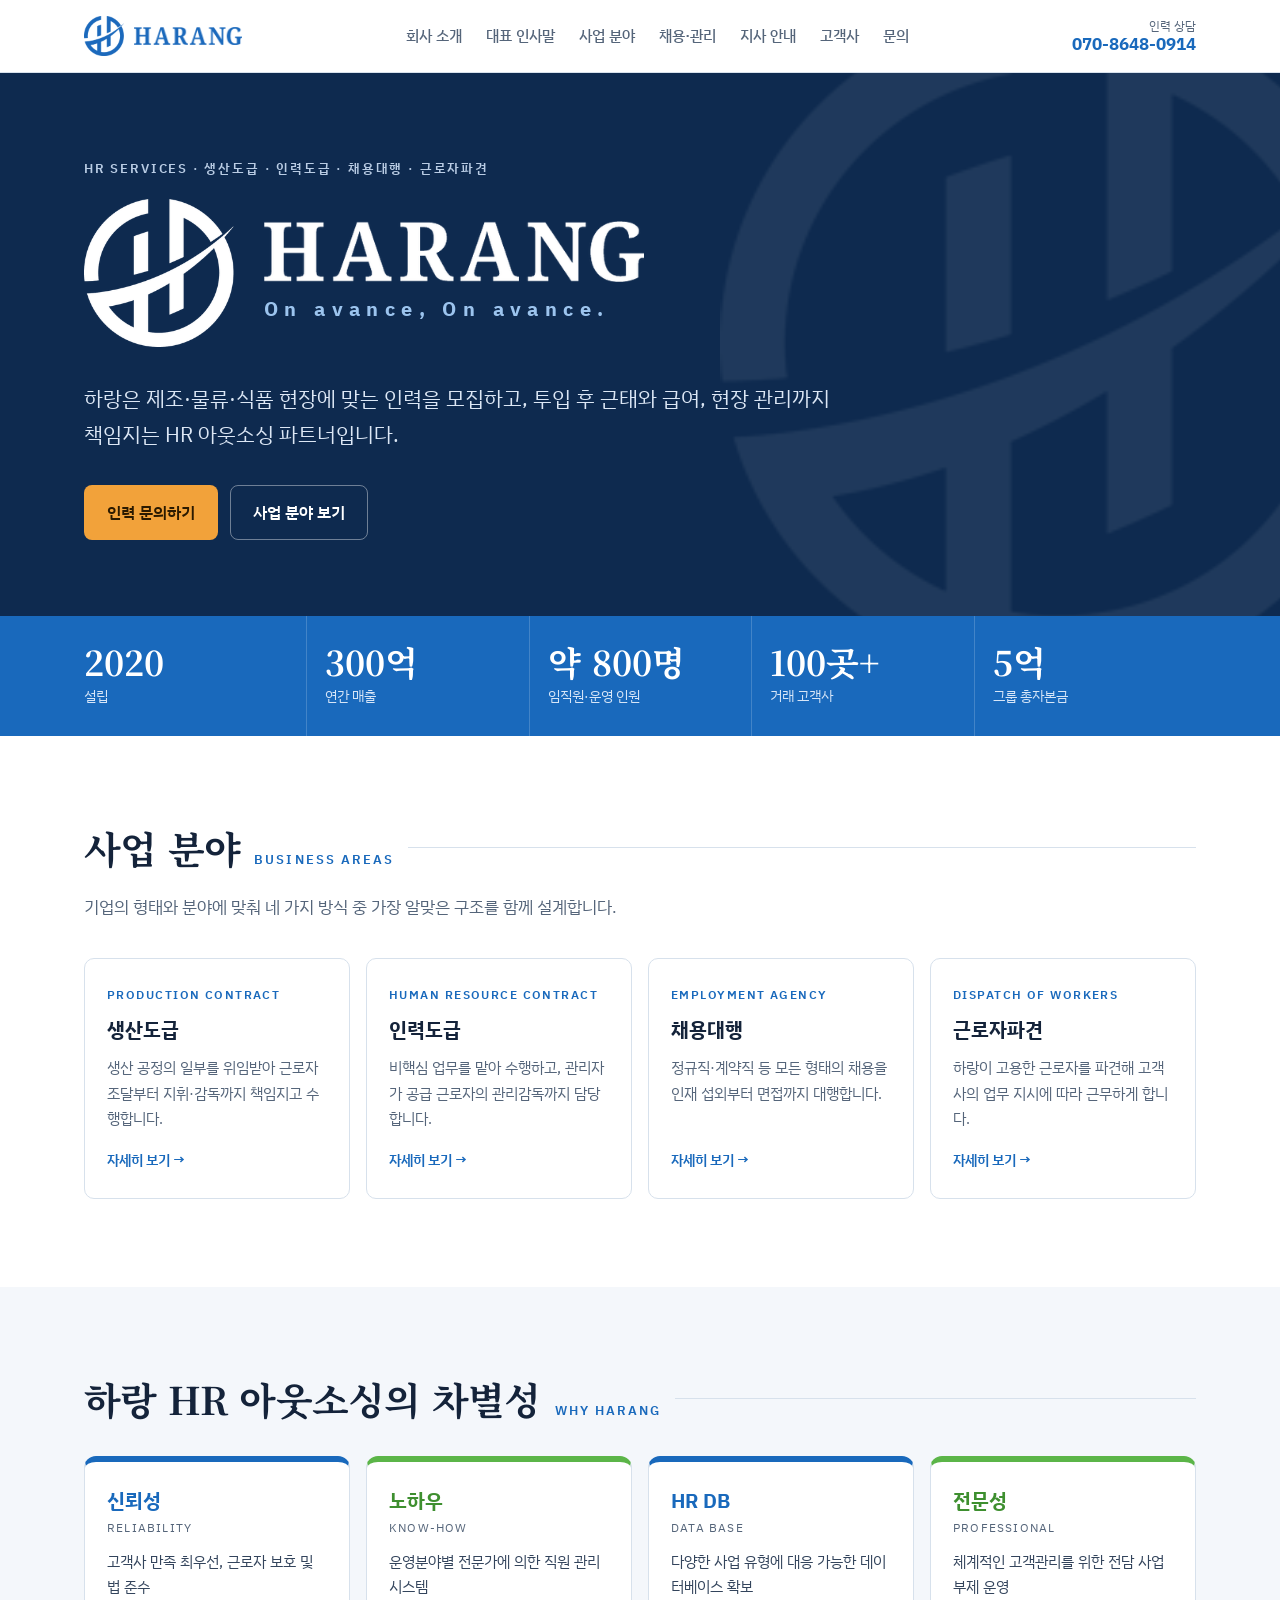
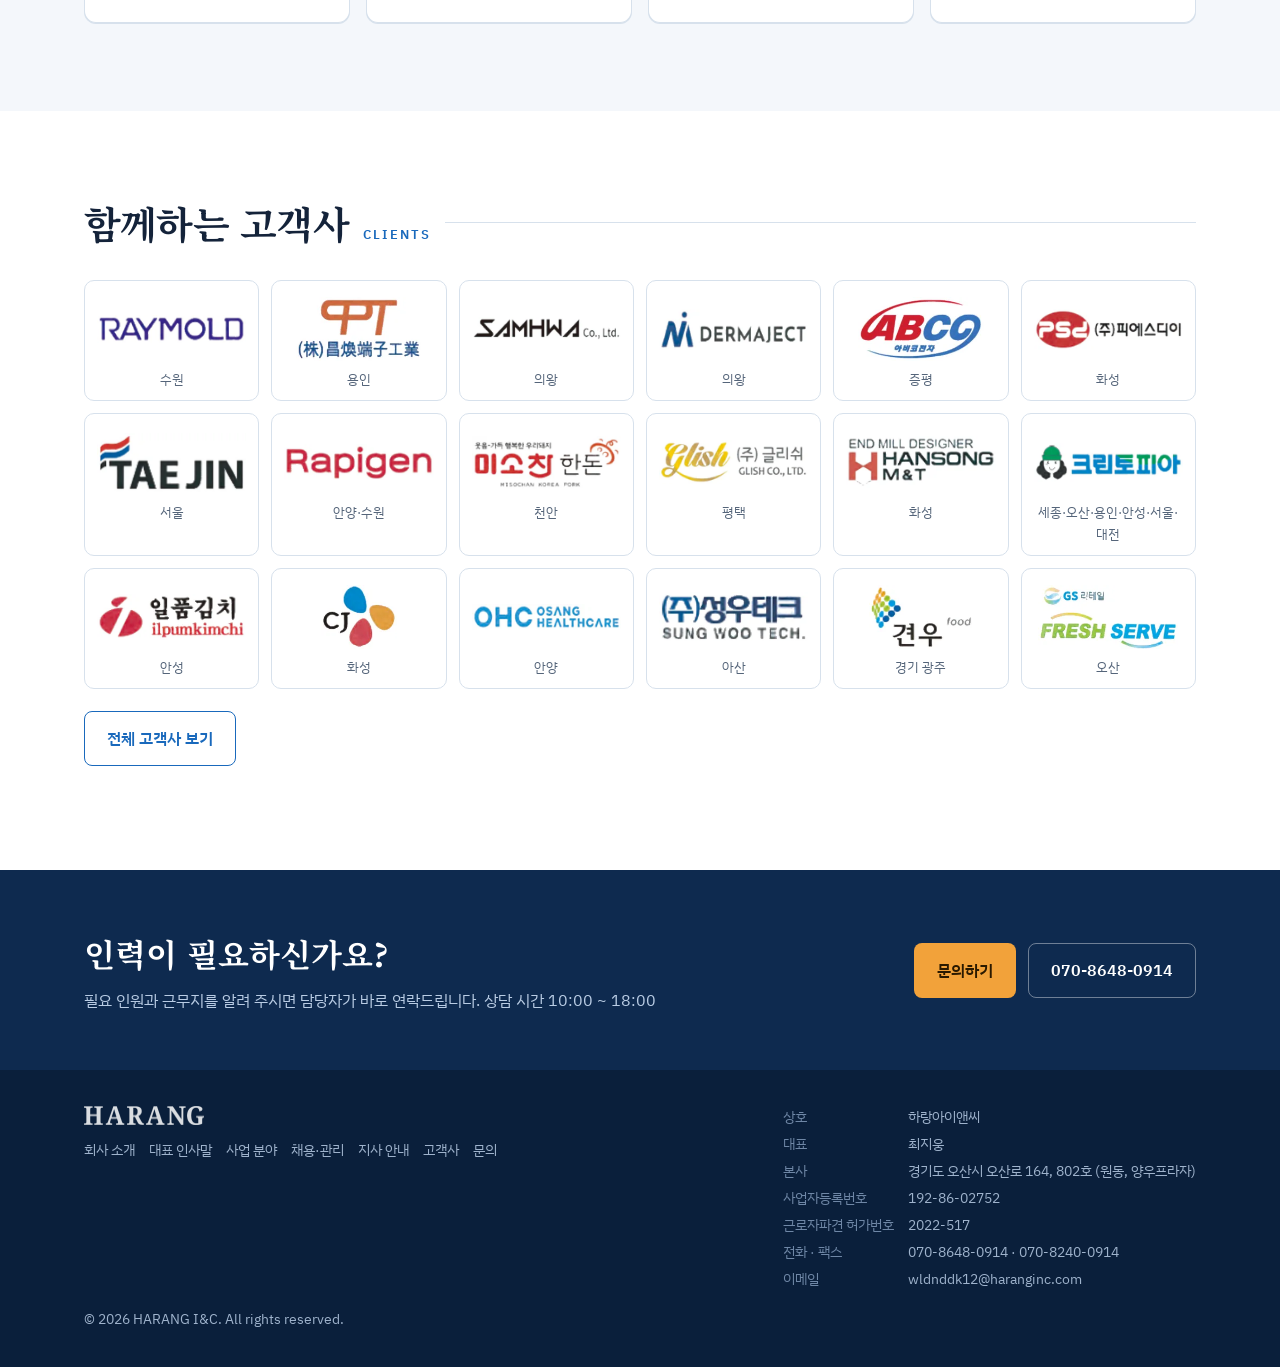
==== commit dd684128: "Add files via upload" ====
--- a/index.html
+++ b/index.html
@@ -292,13 +292,13 @@
 <body>
 <header class="top">
   <div class="wrap">
-    <a class="brand" href="#top" aria-label="하랑아이앤씨 홈"><img class="s" src="[data-uri]" alt=""><img class="w" src="[data-uri]" alt="HARANG"></a>
-    <nav class="menu" id="menu" aria-label="주요 메뉴"><a href="#about">회사 소개</a><a href="#greeting">대표 인사말</a><a href="#business">사업 분야</a><a href="#process">채용·관리</a><a href="#network">지사 안내</a><a href="#clients">고객사</a><a href="#contact">문의</a></nav>
+    <a class="brand" href="index.html" aria-label="하랑아이앤씨 홈"><img class="s" src="[data-uri]" alt=""><img class="w" src="[data-uri]" alt="HARANG"></a>
+    <nav class="menu" id="menu" aria-label="주요 메뉴"><a href="about.html">회사 소개</a><a href="greeting.html">대표 인사말</a><a href="business.html">사업 분야</a><a href="process.html">채용·관리</a><a href="network.html">지사 안내</a><a href="clients.html">고객사</a><a href="contact.html">문의</a></nav>
     <a class="tel" href="tel:07086480914"><small>인력 상담</small><b>070-8648-0914</b></a>
     <button class="menu-btn" type="button" aria-expanded="false" aria-controls="menu" onclick="var m=document.getElementById('menu');var o=m.classList.toggle('open');this.setAttribute('aria-expanded',o);this.textContent=o?'닫기':'메뉴';">메뉴</button>
   </div>
 </header>
-<main id="top">
+<main>
 
 <section class="hero"><img class="bg" src="[data-uri]" alt="">
   <div class="wrap">
@@ -308,262 +308,48 @@
       <span><img class="w" src="[data-uri]" alt="HARANG"><span class="tag">On avance, On avance.</span></span>
     </h1>
     <p class="lead">하랑은 제조·물류·식품 현장에 맞는 인력을 모집하고, 투입 후 근태와 급여, 현장 관리까지 책임지는 HR 아웃소싱 파트너입니다.</p>
-    <div class="ctas"><a class="btn primary" href="#contact">인력 문의하기</a><a class="btn ghost" href="#business">사업 분야 보기</a></div>
+    <div class="ctas"><a class="btn primary" href="contact.html">인력 문의하기</a><a class="btn ghost" href="business.html">사업 분야 보기</a></div>
   </div>
 </section>
 <div class="figures" aria-label="기업 현황"><div class="wrap"><ul>
 <li><b>2020</b><span>설립</span></li><li><b>300억</b><span>연간 매출</span></li><li><b>약 800명</b><span>임직원·운영 인원</span></li>
 <li><b>100곳+</b><span>거래 고객사</span></li><li><b>5억</b><span>그룹 총자본금</span></li></ul></div></div>
-
-
-<section class="banner" id="about"><img class="bg" src="[data-uri]" alt=""><div class="wrap"><span class="en">Company Profile</span><h1>회사 소개</h1><p>기업이 신뢰하고 인재가 의지할 수 있는 HR 서비스 기업, 하랑입니다.</p></div></section>
 <section class="sec">
-  <div class="wrap grid2">
-    <div class="prose">
-      <div class="meaning"><img src="[data-uri]" alt="하랑 CI">
-        <dl><div><dt>하랑의 사전적 의미</dt><dd>함께 높이 날다</dd></div><div><dt>On avance의 사전적 의미</dt><dd>앞으로 나아가다</dd></div></dl></div>
-      <p>하랑은 "함께 높이 날다"라는 의미와 On avance "앞으로 나아가다"라는 의미를 시각화하여, <strong>사람과 기업을 이어 함께 더 높은 미래로 나아가고자 하는</strong> 기업의 비전을 표현하고 있습니다.</p>
-      <p>큰 울타리가 되어 포근하게 안아 주듯, 탄탄히 채워진 인재 매칭 서비스의 노하우로 기업과 인재의 편안한 미래를 위한 버팀목이 되겠습니다.</p>
+  <div class="wrap">
+    <div class="sec-head"><h2>사업 분야</h2><span class="en">Business Areas</span><span class="rule"></span></div>
+    <p class="intro">기업의 형태와 분야에 맞춰 네 가지 방식 중 가장 알맞은 구조를 함께 설계합니다.</p>
+    <div class="cards4">
+      <a class="card" href="business.html#production"><small>Production Contract</small><h3>생산도급</h3><p>생산 공정의 일부를 위임받아 근로자 조달부터 지휘·감독까지 책임지고 수행합니다.</p><span class="more">자세히 보기 →</span></a>
+      <a class="card" href="business.html#contract"><small>Human Resource Contract</small><h3>인력도급</h3><p>비핵심 업무를 맡아 수행하고, 관리자가 공급 근로자의 관리감독까지 담당합니다.</p><span class="more">자세히 보기 →</span></a>
+      <a class="card" href="business.html#agency"><small>Employment Agency</small><h3>채용대행</h3><p>정규직·계약직 등 모든 형태의 채용을 인재 섭외부터 면접까지 대행합니다.</p><span class="more">자세히 보기 →</span></a>
+      <a class="card" href="business.html#dispatch"><small>Dispatch of Workers</small><h3>근로자파견</h3><p>하랑이 고용한 근로자를 파견해 고객사의 업무 지시에 따라 근무하게 합니다.</p><span class="more">자세히 보기 →</span></a>
     </div>
-    <div class="consult">
-      <h3>성공적인 인사관리를 위한 맞춤 컨설팅</h3>
-      <p>하랑은 전문적인 지식과 오래된 경험을 바탕으로 기업 발전에 밑거름이 되는 적합한 인재 채용을 위한 종합적인 <strong>인재 매칭 서비스(HR서비스)</strong>를 제공합니다.</p>
-      <p>기업의 형태와 분야에 맞춰 <strong>생산도급 / 인력도급 / 채용대행 / 근로자파견</strong> 등 양질의 맞춤 서비스를 제공하고 있으며, 협력사의 안정적인 인력 시스템 구축을 위한 최적의 솔루션을 제공합니다.</p>
-      <p>매년 다방면으로 발생하는 이슈들로 급변하는 경제시장에서 안정적인 경영과 효율적인 비용 절감을 위한 방안으로 많은 기업들은 아웃소싱을 선택하고 있습니다.</p>
-      <p>하랑은 기업이 신뢰하고, 인재가 의지할 수 있는 HR서비스 대표기업으로서 <strong>기업에게는 인재경쟁력, 경비절감, 효율적인 노사관리 솔루션</strong>을 제공하고, <strong>인재에게는 삶의 터전과 꿈을 실현</strong>할 수 있는 기회를 제공하고 있습니다.</p>
-    </div>
-  </div>
-</section>
-
-<section class="sec">
-  <div class="wrap">
-    <div class="sec-head"><h2>기업 현황</h2><span class="en">Management Status</span><span class="rule"></span></div>
-    <p class="intro">고객 만족을 최우선으로 하는 하랑. 하랑은 고객과 함께 성장하는 지속 가능한 아웃소싱 파트너로 나아가고 있습니다.</p>
-    <p style="margin:0;color:var(--green);font-weight:600">Whatever you imagine, we make it</p>
-    <p style="margin:0">당신이 무엇을 상상하든, 우리는 만들어 낼 것이다.</p>
   </div>
 </section>
 <section class="sec alt">
   <div class="wrap">
-    <div class="sec-head"><h2>조직도</h2><span class="en">Organization Chart</span><span class="rule"></span></div>
-    <div class="org">
-      <div class="ceo"><img src="[data-uri]" alt="">대표이사</div>
-      <div class="vline"></div>
-      <div class="row"><span class="pill green">자문위원 (노무사 · 변호사 · 세무사)</span></div>
-      <div class="vline"></div>
-      <div class="row"><span class="pill navy">HR 사업본부</span></div>
-      <div class="vline"></div>
-      <div class="depts">
-        <div class="dept"><h4>영업팀</h4><ul><li><b>영업 1파트</b></li><li><b>영업 2파트</b></li><li><b>영업 3파트</b></li></ul></div>
-        <div class="dept"><h4>영업관리팀</h4><ul><li><b>인재파견파트</b><span>협력사 인재모집 및 파견업무 진행</span></li><li><b>채용대행파트</b><span>협력사 정규직 채용대행 업무진행</span></li><li><b>생산도급파트</b><span>현장관리 및 생산도급관리 업무진행</span></li></ul></div>
-        <div class="dept"><h4>경영지원팀</h4><ul><li><b>인사파트</b><span>급여·4대보험·제증명 발급 등 인력관리</span></li><li><b>회계파트</b><span>거래처 대금 정산 및 세금계산서 관리</span></li><li><b>총무파트</b><span>계약 및 행정 전반에 대한 운영 지원</span></li></ul></div>
-        <div class="dept"><h4>지사운영팀</h4><ul><li><b>오산 본사</b></li><li><b>수원 지사</b></li><li><b>용인 지사</b></li><li><b>천안 지사</b></li><li><b>아산 지사</b></li></ul></div>
-      </div>
-    </div>
-  </div>
-</section>
-<section class="sec">
-  <div class="wrap">
-    <div class="sec-head"><h2>팀 코멘트</h2><span class="en">Team Comment</span><span class="rule"></span></div>
-    <div class="team">
-      <article class="member"><img src="[data-uri]" alt="박진호 팀장"><div class="body"><span class="team-name" style="color:#C0756E">영업관리팀</span><h3>박진호<span>팀장</span></h3>
-        <p>기업과 기업 간의 동반 성장하는 파트너가 되어 협력사가 성장할 수 있게 아낌없는 지원과 서포트를 하며 <em>HR사업에 미래가 되는 기업</em>이 되도록 최선을 다할 것을 약속드립니다.</p><div class="en" style="color:#C0756E">Park Jinho</div></div></article>
-      <article class="member"><img src="[data-uri]" alt="정태균 팀장"><div class="body"><span class="team-name" style="color:#4A6FC0">영업팀</span><h3>정태균<span>팀장</span></h3>
-        <p><em>고객사와 근로자의 니즈를 재빠르게 파악</em>한 후 최대한 합의점을 찾도록 노력하고, 서로 간의 신뢰를 쌓을 수 있도록 그 누구보다도 최선을 다할 것을 약속드립니다.</p><div class="en" style="color:#4A6FC0">Jung Taekyun</div></div></article>
-      <article class="member"><img src="[data-uri]" alt="장민혁 대리"><div class="body"><span class="team-name" style="color:#3E9C8E">영업팀</span><h3>장민혁<span>대리</span></h3>
-        <p><em>신뢰, 믿음, 배려를 바탕</em>으로 내가 먼저 가 아닌 남을 먼저 생각하는 마음으로 고객사와 근로자에게 항상 최선을 다하겠습니다.</p><div class="en" style="color:#3E9C8E">Jang Minhyuk</div></div></article>
-    </div>
-  </div>
-</section>
-<section class="vision"><div class="wrap">
-  <div><h3>하랑은 사람을 중심으로 행복한 세상을 실현하고자 합니다.</h3>
-  <p>고객사에게는 기업의 성공과 발전의 토대가 되는 재능 있는 인재를 제공하며, 인재에게는 꿈과 가능성을 실현할 수 있도록 개개인에게 최적화된 가장 유리한 환경을 제공합니다.</p></div>
-  <ul><li>인력공급 및 발굴, 사후관리 System</li><li>자체인력 양성프로그램 도입</li><li>단계별 Level up 인사평가 도입</li></ul>
-</div></section>
-
-
-
-<section class="banner" id="greeting"><img class="bg" src="[data-uri]" alt=""><div class="wrap"><span class="en">CEO Message</span><h1>대표 인사말</h1></div></section>
-<section class="sec">
-  <div class="wrap letter">
-    <p class="lead"><small>안녕하세요</small>고객과 함께,<br>직원들과 함께하는<br>하랑입니다.</p>
-    <div class="text">
-      <p>창립 이래 아낌없는 투자와 꾸준한 시장 개척으로 제조업, 물류대행업무, 식품사업부, 패션사업부 등 다양한 분야의 맞춤형 채용대행과 프리미엄 인사관리 서비스를 통해 고객의 업무편익 및 효율 극대화를 통한 만족을 드리고 있습니다.</p>
-      <p>하랑이 보유하고 있는 차별화된 인재 POOL 구축과 수년간 쌓아 온 DB 활용으로 단기간에 양질의 인력공급이 가능한 인재서비스업체로 발전했습니다.</p>
-      <p>또한 하랑은 전문자격증을 보유한 자문업체와의 협력으로 적법하고 유연한 사고 대응능력과 최선의 솔루션을 제공할 수 있게 되었습니다.</p>
-      <p>투명하고 합리적인 경영을 바탕으로 기업에게는 전략적 비즈니스 파트너로 최적의 인재를, 인재에게는 더 좋은 기회를 제공하여 고객과 협력사로부터 신뢰받으며 공동의 이익을 위한 미래를 개척하기 위해 저희 모든 임직원들은 늘 겸손한 마음으로 최선의 노력을 다할 것을 약속드립니다.</p>
-      <div class="sign"><span>하랑 대표</span><span><b>최지웅</b><span class="hanja">崔智雄</span></span></div>
-    </div>
-  </div>
-</section>
-
-
-
-<section class="banner" id="business"><img class="bg" src="[data-uri]" alt=""><div class="wrap"><span class="en">Business Areas</span><h1>사업 분야</h1><p>생산도급 | 인력도급 | 채용대행 | 근로자파견</p></div></section>
-<section class="sec tight">
-  <div class="wrap">
-    <article class="svc" id="production">
-      <div><span class="num">01.</span><h3>생산도급<small>Production contract</small></h3>
-        <p>생산도급은 기업 내부의 정보화나 프로세스, 운영제로 생산의 일부를 생산도급 전문기관에 위탁하여 수행하는 방식으로 원청업체로부터 위임된 생산공정을 책임지고 수행하는 것으로 사내하청으로 불립니다. 근로자 조달은 물론 이들 노동에 대한 지휘감독도 하청업체에서 맡습니다. 기업은 가장 유력한 분야나 핵심 사업에만 자원을 집중시키고, 부수적인 부분은 외부 전문 기업에 위탁 처리함으로써 생산성 향상, 경쟁 효과를 극대화시킬 수 있습니다.</p>
-        <p>인건비 절감 및 조직의 슬림화를 통한 유연한 조직 운영이 가능하며, 노사문제의 근본적인 원인을 감소해 줍니다. 또한 직간접 정규직원의 감소를 통한 유연성 확보와 생산성 향상에 도움이 되며, 인건비를 경비로 전환시켜 주어 재무 유연성 향상 및 사용자 내부관리 직원업무 및 시간 절감 효과를 주고, 조직 내 경각심, 책임감 향상 및 동기부여를 통해 도급사용사는 핵심역량에만 집중이 가능합니다.</p></div>
-      <div><div class="diagram"><svg viewBox="0 0 520 320" role="img" aria-label="수급업체, 도급업체, 근로자 관계도"><defs><marker id="a" viewBox="0 0 10 10" refX="8" refY="5" markerWidth="7" markerHeight="7" orient="auto-start-reverse"><path d="M0,0 L10,5 L0,10 z" fill="#8494A8"/></marker></defs><line x1="172" y1="80" x2="348" y2="80" stroke="#8494A8" stroke-width="3" marker-end="url(#a)" marker-start="url(#a)"/><text x="260" y="28" text-anchor="middle" fill="#1969BC" font-size="14" font-weight="600">생산도급계약</text><text x="260" y="46" text-anchor="middle" fill="#1969BC" font-size="14" font-weight="600">(업무의 독립처리 위임)</text><line x1="150" y1="128" x2="214" y2="206" stroke="#8494A8" stroke-width="3" marker-end="url(#a)" marker-start="url(#a)"/><text x="118" y="182" text-anchor="middle" fill="#1969BC" font-size="14" font-weight="600">고용계약관계</text><text x="118" y="200" text-anchor="middle" fill="#1969BC" font-size="14" font-weight="600">지휘명령관계</text><line x1="370" y1="128" x2="306" y2="206" stroke="#8494A8" stroke-width="3" marker-end="url(#a)" marker-start="url(#a)"/><text x="402" y="182" text-anchor="middle" fill="#1969BC" font-size="14" font-weight="600">감독/지시/지문</text><circle cx="110" cy="80" r="54" fill="#0E2A4F"/><text x="110" y="86.0" text-anchor="middle" fill="#fff" font-size="16" font-weight="600">수급업체</text><circle cx="410" cy="80" r="54" fill="#0E2A4F"/><text x="410" y="86.0" text-anchor="middle" fill="#fff" font-size="16" font-weight="600">도급업체</text><circle cx="260" cy="252" r="54" fill="#0E2A4F"/><text x="260" y="258.0" text-anchor="middle" fill="#fff" font-size="16" font-weight="600">근로자</text></svg></div>
-        <div class="fx"><h4>기대효과</h4><ul><li>인력의 관리비용 최소화</li><li>기업 운영비용 절감</li><li>기업의 경쟁력 강화</li><li>핵심업무 역량집중</li><li>위험 분산효과</li><li>정보 네트워크 확대</li><li>전문성 향상</li><li>인력의 신속한 채용/배치</li></ul></div></div>
-    </article>
-    <article class="svc" id="contract">
-      <div><span class="num">02.</span><h3>인력도급<small>Human resource contract</small></h3>
-        <p>인력도급은 기업 내 조직의 비핵심 업무를 외부 전문기관에 위탁/수행하게 하고 자사의 자원은 전략적 핵심 업무에 집중토록 하는 경영전략의 일환으로써 외부인력이 내부의 업무를 수행하는 인력공급 서비스를 말합니다. 도급 분야는 생산직에서부터 운전직, 비서직뿐만 아니라 급여대행, 채용대행, 세무대행 등 광범위한 분야로 확대되고 있으며, 특히 인력수급이 원활하지 않은 중소기업에서 전략적 활용 시 효과가 높습니다.</p>
-        <p>전 부문 대상으로 도입이 가능하며, 특정 기능과 영역이 전문기관에 의하여 독립적으로 수행되도록 위탁하는 방식으로써 업무 수행과정 및 결과에 대하여 통제의 필요성이 낮을 경우에 적합합니다. 전문기관에서 관리자가 파견되어 공급 근로자에 대한 관리감독까지 수행해 드립니다. 수수료는 일의 완성에 대한 대가로써 사전 계약된 금액을 지급하게 됩니다.</p></div>
-      <div><div class="diagram"><svg viewBox="0 0 560 180" role="img" aria-label="사용업체, 도급업체, 근로자 관계도"><defs><marker id="a" viewBox="0 0 10 10" refX="8" refY="5" markerWidth="7" markerHeight="7" orient="auto-start-reverse"><path d="M0,0 L10,5 L0,10 z" fill="#8494A8"/></marker></defs><line x1="150" y1="105" x2="214" y2="105" stroke="#8494A8" stroke-width="3" marker-end="url(#a)" marker-start="url(#a)"/><text x="182" y="58" text-anchor="middle" fill="#1969BC" font-size="14" font-weight="600">도급</text><text x="182" y="76" text-anchor="middle" fill="#1969BC" font-size="14" font-weight="600">계약관계</text><line x1="346" y1="105" x2="410" y2="105" stroke="#8494A8" stroke-width="3" marker-end="url(#a)" marker-start="url(#a)"/><text x="378" y="58" text-anchor="middle" fill="#1969BC" font-size="14" font-weight="600">근로관계 및</text><text x="378" y="76" text-anchor="middle" fill="#1969BC" font-size="14" font-weight="600">고용관계</text><circle cx="86" cy="105" r="54" fill="#0E2A4F"/><text x="86" y="111.0" text-anchor="middle" fill="#fff" font-size="16" font-weight="600">사용업체</text><circle cx="280" cy="105" r="54" fill="#0E2A4F"/><text x="280" y="111.0" text-anchor="middle" fill="#fff" font-size="16" font-weight="600">도급업체</text><circle cx="474" cy="105" r="54" fill="#0E2A4F"/><text x="474" y="111.0" text-anchor="middle" fill="#fff" font-size="16" font-weight="600">근로자</text></svg><p class="cap">대상업무 : 생산/물류, 판매분야, IT/전산, 총무/급여대행, 사무지원, 기타분야</p></div>
-        <div class="fx"><h4>기대효과</h4><ul><li>조직의 유연성 확보</li><li>노무관리상의 효율성 증대</li><li>생산성 향상 및 비용 절감</li></ul></div></div>
-    </article>
-    <article class="svc" id="agency">
-      <div><span class="num">03.</span><h3>채용대행<small>Employment agency</small></h3>
-        <p>채용대행은 전문 채용대행업체에 직원채용을 의뢰하고 채용대행 전문업체에서는 제시된 조건에 따른 인재섭외와 면접 채용단계까지를 대행하는 인사관리 방식을 말합니다.</p>
-        <p>채용대행은 적임자를 선발하여 공급한다는 점에서 헤드헌팅과 유사하나, 헤드헌팅이 이미 능력을 검증받은 인재를 뽑는 것이라면, 채용대행은 잠재력만을 가진 인재를 뽑는 것이라 할 수 있습니다. 이는 정규직, 계약직 등 모든 형태의 채용이 포함되며, 진행형태로는 직접대행과 간접대행으로 구분하며 직접대행은 채용기획부터 입사까지의 전 과정을 시스템화하여 총괄대행하는 활동을 말하며 간접대행은 각 단계 또는 부분별 컨설팅 및 업무지원을 통해 대행하는 활동을 말합니다.</p>
-        <p class="note">채용대행에 의하여 선발된 사원은 입사단계에서부터 고객사 소속이 되며, 채용대행 회사와는 모든 관계가 종료됩니다.</p>
-        <div class="fx"><h4>채용대행의 형태</h4><ul class="types" style="display:grid;grid-template-columns:1fr"><li><b>채용형태</b> : 정규직, 계약직 등 모든 형태의 채용 포함</li><li><b>진행형태</b> : 직접대행, 간접대행으로 구분</li><li><b>직접대행</b> : 채용기획부터 입사까지의 전 과정을 시스템화하여 총괄 대행하는 활동</li><li><b>간접대행</b> : 각 단계 또는 부분별 컨설팅 및 지원업무를 통해 대행하는 활동</li></ul></div></div>
-      <div><div class="diagram"><svg viewBox="0 0 520 320" role="img" aria-label="사용사업주, 채용대행사, 근로자 관계도"><defs><marker id="a" viewBox="0 0 10 10" refX="8" refY="5" markerWidth="7" markerHeight="7" orient="auto-start-reverse"><path d="M0,0 L10,5 L0,10 z" fill="#8494A8"/></marker></defs><line x1="172" y1="80" x2="348" y2="80" stroke="#8494A8" stroke-width="3" marker-end="url(#a)"/><text x="260" y="46" text-anchor="middle" fill="#1969BC" font-size="14" font-weight="600">채용의뢰계약</text><line x1="214" y1="206" x2="150" y2="128" stroke="#8494A8" stroke-width="3" marker-end="url(#a)"/><text x="118" y="182" text-anchor="middle" fill="#1969BC" font-size="14" font-weight="600">채용</text><line x1="370" y1="128" x2="306" y2="206" stroke="#8494A8" stroke-width="3" marker-end="url(#a)"/><text x="402" y="182" text-anchor="middle" fill="#1969BC" font-size="14" font-weight="600">인재섭외 / 면접</text><circle cx="110" cy="80" r="54" fill="#0E2A4F"/><text x="110" y="86.0" text-anchor="middle" fill="#fff" font-size="16" font-weight="600">사용사업주</text><circle cx="410" cy="80" r="54" fill="#0E2A4F"/><text x="410" y="86.0" text-anchor="middle" fill="#fff" font-size="16" font-weight="600">채용대행사</text><circle cx="260" cy="252" r="54" fill="#0E2A4F"/><text x="260" y="258.0" text-anchor="middle" fill="#fff" font-size="16" font-weight="600">근로자</text></svg></div>
-        <div class="fx"><h4>기대효과</h4><ul><li>채용시간 단축</li><li>업무의 효율성 제고</li><li>인사채용비용의 절감</li><li>업무처리의 공정성</li><li>전문가를 통한 고급인력 선발</li><li>자료 보안유지 용이</li></ul></div></div>
-    </article>
-    <article class="svc" id="dispatch">
-      <div><span class="num">04.</span><h3>근로자파견<small>Dispatch of workers</small></h3>
-        <p>근로자파견은 파견사업주가 근로자(파견근로자)를 고용한 후 그 고용관계를 유지하면서 사용사업주에 파견하여 사용사업주의 지휘명령을 받아 종사하게 하는 것으로 타인의 노무를 이용하는 형태로 고용과 사용이 분리되는 것으로 파견사업주가 근로자를 고용한 후 그 고용관계를 유지하면서 근로자파견계약의 내용에 따라 사용사업주의 지휘명령을 받아 사용사업주를 위한 근로에 종사하게 하는 것을 의미합니다.</p>
-        <p><b style="color:var(--blue);font-size:18px">근로자파견은 인적 자원 활용의 새로운 방안입니다.</b><br>고용과 사용의 분리로 인한 고용의 유연성 확보와 급속도로 변화하는 경영 환경에 신속하게 대처할 수 있는 경영여건을 제공함으로써 기업의 경쟁력 향상에 큰 도움을 주고 있습니다.</p></div>
-      <div><div class="diagram"><svg viewBox="0 0 520 320" role="img" aria-label="파견사업주, 사용사업주, 파견근로자 관계도"><defs><marker id="a" viewBox="0 0 10 10" refX="8" refY="5" markerWidth="7" markerHeight="7" orient="auto-start-reverse"><path d="M0,0 L10,5 L0,10 z" fill="#8494A8"/></marker></defs><line x1="172" y1="80" x2="348" y2="80" stroke="#8494A8" stroke-width="3" marker-end="url(#a)" marker-start="url(#a)"/><text x="260" y="46" text-anchor="middle" fill="#1969BC" font-size="14" font-weight="600">근로자 파견계약</text><line x1="150" y1="128" x2="214" y2="206" stroke="#8494A8" stroke-width="3" marker-end="url(#a)" marker-start="url(#a)"/><text x="118" y="182" text-anchor="middle" fill="#1969BC" font-size="14" font-weight="600">고용계약관계</text><line x1="370" y1="128" x2="306" y2="206" stroke="#8494A8" stroke-width="3" marker-end="url(#a)" marker-start="url(#a)"/><text x="402" y="182" text-anchor="middle" fill="#1969BC" font-size="14" font-weight="600">업무지휘, 명령관계</text><circle cx="110" cy="80" r="54" fill="#0E2A4F"/><text x="110" y="86.0" text-anchor="middle" fill="#fff" font-size="16" font-weight="600">파견사업주</text><circle cx="410" cy="80" r="54" fill="#0E2A4F"/><text x="410" y="86.0" text-anchor="middle" fill="#fff" font-size="16" font-weight="600">사용사업주</text><circle cx="260" cy="252" r="54" fill="#0E2A4F"/><text x="260" y="258.0" text-anchor="middle" fill="#fff" font-size="16" font-weight="600">파견근로자</text></svg></div>
-        <div class="fx"><h4>기대효과</h4><div class="fx3">
-          <div><h5>기능적 측면</h5><ul><li>핵심업무에 집중</li><li>외부의 전문성 활용</li><li>인력의 신속한 배치</li></ul></div>
-          <div><h5>관리적 측면</h5><ul><li>인사조직의 유연성 제고</li><li>인사/노무관리 효율성 증대</li></ul></div>
-          <div><h5>경제적 측면</h5><ul><li>인력채용비용 절감</li><li>복리후생비 및 일반관리비 절감</li><li>고정비의 변동비화</li></ul></div></div></div></div>
-    </article>
-  </div>
-</section>
-<section class="sec alt">
-  <div class="wrap">
-    <div class="sec-head"><h2>하랑 HR 아웃소싱의 필요성</h2><span class="en">Why Outsourcing</span><span class="rule"></span></div>
-    <p class="intro">핵심 역량 집중을 통한 기업 경쟁력 강화의 지름길, 하랑</p>
-    <div class="need">
-      <div class="stack">
-        <div class="aspect"><h4>01 인사 노무 측면</h4><ul><li>노무 관리 효율성 증대 및 고용 유연화</li><li>인재 선발의 신속성과 편리성</li><li>인력의 이원화로 Risk 최소화</li></ul></div>
-        <div class="aspect"><h4>02 기능적 측면</h4><ul><li>고부가가치 핵심 역량 집중</li><li>외부 업체의 전문성을 바탕으로 생산성 및 경영 효율화</li></ul></div>
-        <div class="aspect"><h4>03 경제적 측면</h4><ul><li>고정비의 변동비화 → 비용 유연성 확보</li><li>전문인재 즉시 채용 → 채용 비용 절감</li><li>복리후생 및 일반관리 비용 절감 효과</li></ul></div>
-      </div>
-      <div class="stack">
-        <div class="box o"><h4>투명한 예산집행</h4><p>필요유무 기준 판단 가이드 제작 및 교육</p></div>
-        <div class="box g"><h4>적정한 금액산정</h4><p>특이사항(행사 운영 등)에 따른 인원배치 경비사용기준 메뉴얼 정보를 전담사업부에 공지 교육</p></div>
-      </div>
-    </div>
-    <div class="slogan"><p>채용 시간 및 비용은 낮추고! 인재 관리 및 기업경쟁력은 높이고!</p><b>성공적인 인사관리를 위한 맞춤 컨설팅 전문기업 하랑</b></div>
-  </div>
-</section>
-<section class="sec">
-  <div class="wrap">
-    <div class="sec-head"><h2>하랑 HR 아웃소싱의 차별성</h2><span class="en">Our Strength</span><span class="rule"></span></div>
+    <div class="sec-head"><h2>하랑 HR 아웃소싱의 차별성</h2><span class="en">Why Harang</span><span class="rule"></span></div>
     <div class="diff">
       <div><h3>신뢰성</h3><small>Reliability</small><p>고객사 만족 최우선, 근로자 보호 및 법 준수</p></div>
       <div><h3>노하우</h3><small>Know-How</small><p>운영분야별 전문가에 의한 직원 관리 시스템</p></div>
       <div><h3>HR DB</h3><small>Data Base</small><p>다양한 사업 유형에 대응 가능한 데이터베이스 확보</p></div>
       <div><h3>전문성</h3><small>Professional</small><p>체계적인 고객관리를 위한 전담 사업부제 운영</p></div>
     </div>
-    <div class="quote"><b>‘신뢰, 만족, 성장, 결과’</b><span>하랑은 고객만족을 최우선으로, 고객사의 성장에 든든한 파트너로 함께하길 희망합니다.</span></div>
-  </div>
-</section>
-
-
-
-<section class="banner" id="process"><img class="bg" src="[data-uri]" alt=""><div class="wrap"><span class="en">Recruitment & Management</span><h1>채용·관리</h1><p>채용 선발부터 현장 투입, 투입 후 관리까지 하랑이 책임집니다.</p></div></section>
-<section class="sec">
-  <div class="wrap">
-    <div class="sec-head"><h2>채용선발기준</h2><span class="en">Recruitment Selection</span><span class="rule"></span></div>
-    <ol class="steps">
-      <li><h3>서류심사</h3><ul><li>거주지 및 현장까지의 교통편 확인</li><li>경력사항 조회 및 이전 회사 퇴사사유</li><li>자기소개서의 논리성 및 지원동기</li></ul></li>
-      <li><h3>1차 _ 본사 면접</h3><ul><li>협력사 담당 JOB-Manager의 1:1 상담 및 면접진행</li><li>표정, 인상, 음성, 건강 상태</li><li>태도, 판단력, 이해력, 적극성, 성실성</li><li>병역, 신용상태, 희망 연봉</li><li>회사에 대한 관심도 및 이해도</li></ul></li>
-      <li><h3>2차 _ 고객사 면접</h3><ul><li>고객사의 Needs에 기반한 간단한 인터뷰 진행</li></ul></li>
-      <li><h3>고객사 투입 및 안전교육 실시</h3><ul><li>최초 입사 시 입사 인솔 및 근로계약서 작성, 주의사항 전달</li><li>출근자의 자질과 경력을 기반으로 한 적절한 현장 배치</li><li>직장인 기본 예절, 사규, 근무수칙 교육</li><li>브랜드와 직무에 대한 정확한 정보 주입</li></ul></li>
-    </ol>
-  </div>
-</section>
-<section class="sec alt">
-  <div class="wrap">
-    <div class="sec-head"><h2>인력수급방법</h2><span class="en">Manpower Demand and Supply</span><span class="rule"></span></div>
-    <ul class="channels">
-      <li>자사 DB(DATA-BASE) 적극 활용</li><li>인터넷 광고 외 유명 취업 SITE 광고 BANNER 게재</li>
-      <li>취업박람회, 5대 일간지, 각 인력개발센터</li><li>직업전문학교, 학원, 직업소개소, 단체, 모임 등 인재지원 요청</li>
-      <li>노동부, 시청, 구청 등 정부 관련 단체의 구인게시판 활용</li><li>대학교 및 고등학교 등 학교기관 취업센터의 인재지원 요청</li>
-      <li>근무지 해당지역 현수막 설치 및 전단지 배포</li><li>현지 근무자를 통한 지인 추천 및 구전 광고마케팅 활용</li>
-    </ul>
   </div>
 </section>
 <section class="sec">
   <div class="wrap">
-    <div class="sec-head"><h2>근로자관리절차 및 법준수</h2><span class="en">Worker Care & Compliance</span><span class="rule"></span></div>
-    <div class="mgmt">
-      <div><h3>근로자관리</h3><ul><li>근로자 현장 투입 후 적응도 확인 및 불만사항 확인</li><li>주기적인 근로자 만족도 관리로 인한 장기근속 가능성 극대화 (주 1회 전화통화 또는 면담 진행), 소속감 고취 및 애로사항 해소</li><li>현장 첫 투입 근로자 투입 보조와 근로기준법을 준수한 근로계약서 작성</li></ul></div>
-      <div><h3>사후관리</h3><ul><li>사고 및 사건 발생 시 전문인력(변호사, 노무사)을 통한 자문으로 유연한 사고대처 능력 보유</li><li>현장 내 근로자 간의 트러블 발생 시 적절한 대응조치 (개인면담 등)</li></ul></div>
-      <div><h3>급여관리</h3><ul><li>당사와 협력사의 근무시간표 더블체크 후 정산 진행 - 근로자 명세서 발행 후 개인 송부 (지류, 카카오톡)</li><li>근로기준법을 준수한 투명한 급여지급</li></ul></div>
-      <div><h3>현장관리</h3><ul><li>도급인원 30명 이상의 사업장 별도 현장 관리자 채용</li><li>월 1회 안전관리 교육</li><li>월별, 분기별로 법정의무교육 진행</li></ul></div>
-    </div>
-  </div>
-</section>
-
-
-
-<section class="banner" id="network"><img class="bg" src="[data-uri]" alt=""><div class="wrap"><span class="en">Network</span><h1>지사 안내</h1><p>오산 본사와 수원·용인·천안·아산 지사가 경기 남부와 충청권 산업단지를 잇습니다.</p></div></section>
-<section class="sec">
-  <div class="wrap">
-    <div class="sec-head"><h2>지역별 네트워크</h2><span class="en">Branches</span><span class="rule"></span></div>
-    <p class="intro">현장 가까이에서 인력을 모집하고 직접 관리합니다. 고객사의 근무지가 어디든 가장 가까운 지사가 담당합니다.</p>
-    <div class="branches">
-      <div class="branch hq"><span class="tag">본사</span><h3>오산 본사</h3><p>경기도 오산시 오산로 164, 802호 (원동, 양우프라자)</p><p>영업 · 영업관리 · 경영지원</p><p>Tel 070-8648-0914 · Fax 070-8240-0914</p>
-        <a href="https://map.naver.com/p/search/%EA%B2%BD%EA%B8%B0%EB%8F%84%20%EC%98%A4%EC%82%B0%EC%8B%9C%20%EC%98%A4%EC%82%B0%EB%A1%9C%20164" target="_blank" rel="noopener">네이버 지도에서 보기 →</a></div>
-      <div class="branch"><span class="tag">지사</span><h3>수원 지사</h3><p>경기도 수원시 팔달구 경수대로466번길 58, 506호</p><p>Tel 070-8648-0914 · Fax 070-8240-0914</p>
-        <a href="https://map.naver.com/p/search/%EA%B2%BD%EA%B8%B0%EB%8F%84%20%EC%88%98%EC%9B%90%EC%8B%9C%20%ED%8C%94%EB%8B%AC%EA%B5%AC%20%EA%B2%BD%EC%88%98%EB%8C%80%EB%A1%9C466%EB%B2%88%EA%B8%B8%2058" target="_blank" rel="noopener">네이버 지도에서 보기 →</a></div>
-      <div class="branch"><span class="tag">지사</span><h3>용인 지사</h3><p>경기도 수원시 영통구 영통로200번길 21, 304-1103호 (현대프라자)</p><p>Tel 070-8648-0914 · Fax 070-8240-0914</p>
-        <a href="https://map.naver.com/p/search/%EA%B2%BD%EA%B8%B0%EB%8F%84%20%EC%88%98%EC%9B%90%EC%8B%9C%20%EC%98%81%ED%86%B5%EA%B5%AC%20%EC%98%81%ED%86%B5%EB%A1%9C200%EB%B2%88%EA%B8%B8%2021" target="_blank" rel="noopener">네이버 지도에서 보기 →</a></div>
-      <div class="branch"><span class="tag">지사</span><h3>천안 지사</h3><p>충청남도 천안시 서북구 2공단4로 40-11, 1204호</p><p>Tel 070-8648-0914 · Fax 070-8240-0914</p>
-        <a href="https://map.naver.com/p/search/%EC%B6%A9%EC%B2%AD%EB%82%A8%EB%8F%84%20%EC%B2%9C%EC%95%88%EC%8B%9C%20%EC%84%9C%EB%B6%81%EA%B5%AC%202%EA%B3%B5%EB%8B%A84%EB%A1%9C%2040-11" target="_blank" rel="noopener">네이버 지도에서 보기 →</a></div>
-      <div class="branch"><span class="tag">지사</span><h3>아산 지사</h3><p>충청남도 아산시 탕정면 용머리길 16, 835호</p><p>Tel 070-8648-0914 · Fax 070-8240-0914</p>
-        <a href="https://map.naver.com/p/search/%EC%B6%A9%EC%B2%AD%EB%82%A8%EB%8F%84%20%EC%95%84%EC%82%B0%EC%8B%9C%20%ED%83%95%EC%A0%95%EB%A9%B4%20%EC%9A%A9%EB%A8%B8%EB%A6%AC%EA%B8%B8%2016" target="_blank" rel="noopener">네이버 지도에서 보기 →</a></div>
-    </div>
-  </div>
-</section>
-
-
-
-<section class="banner" id="clients"><img class="bg" src="[data-uri]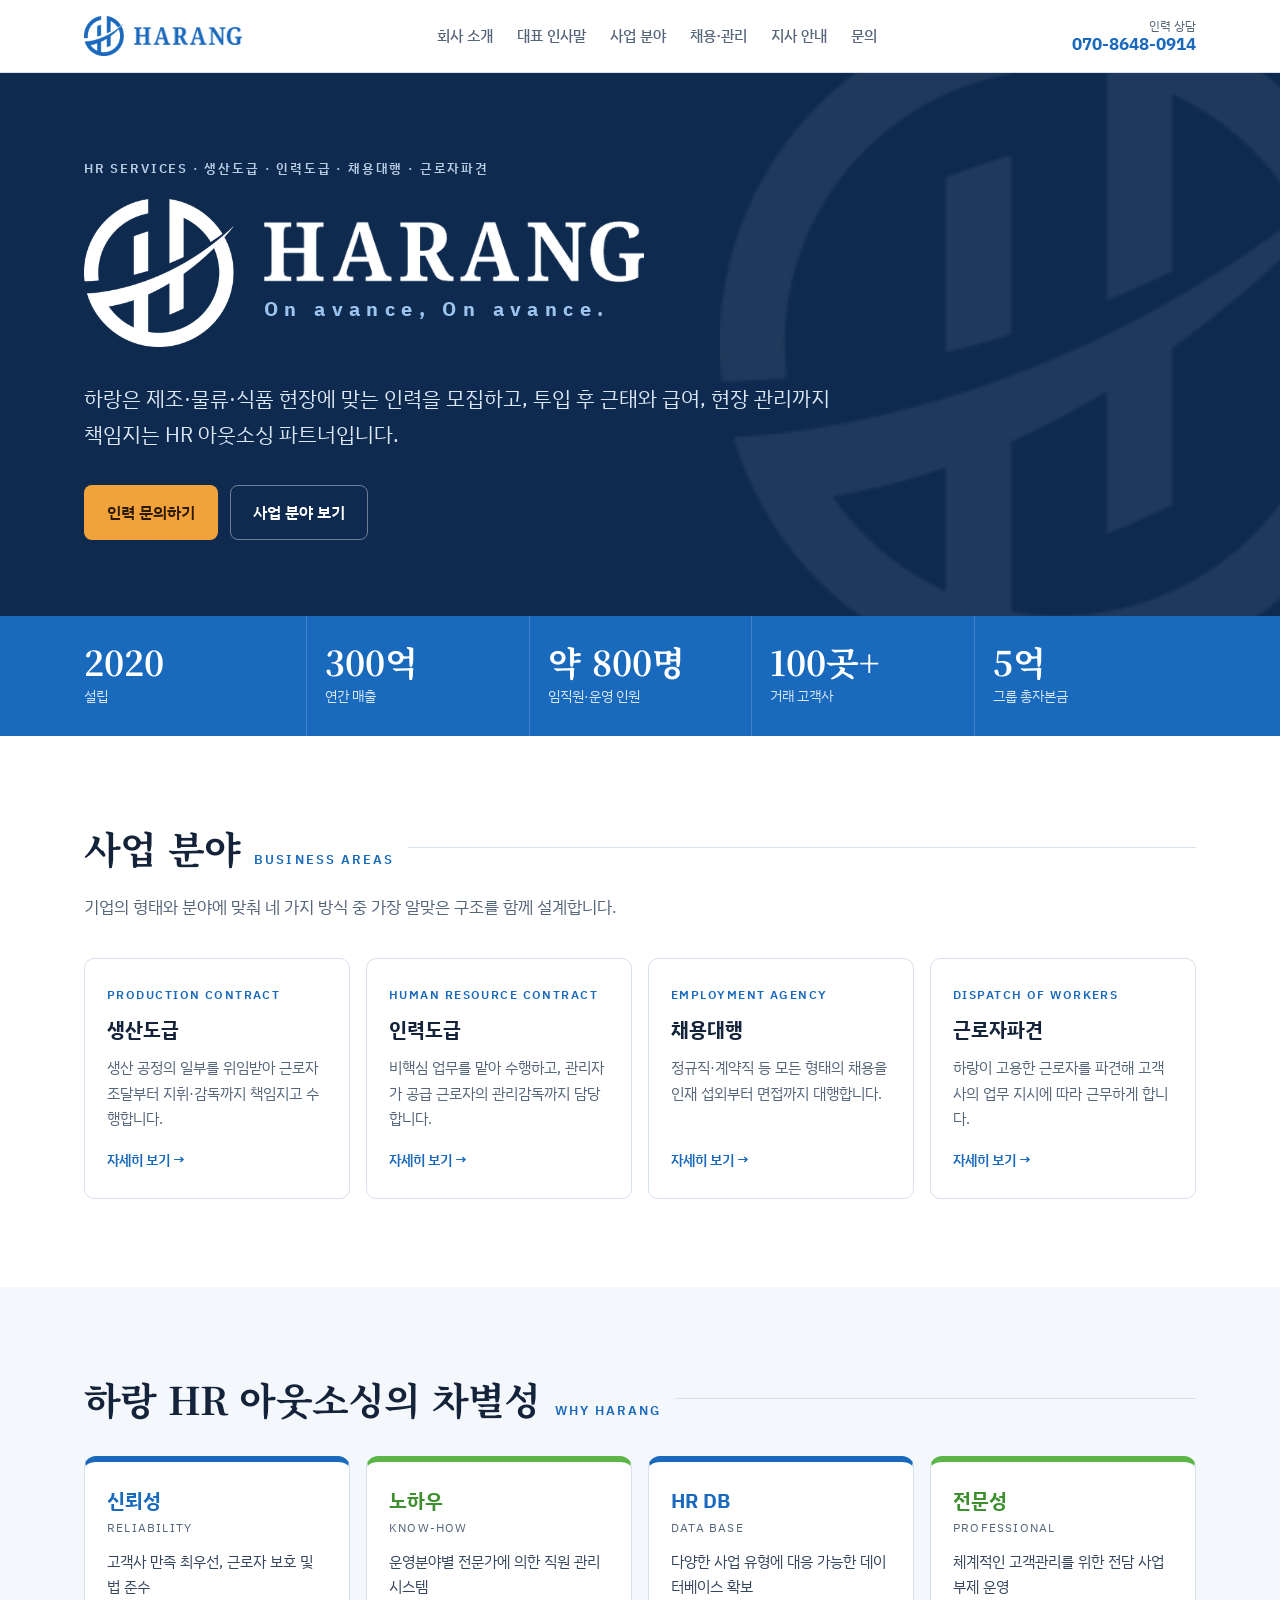
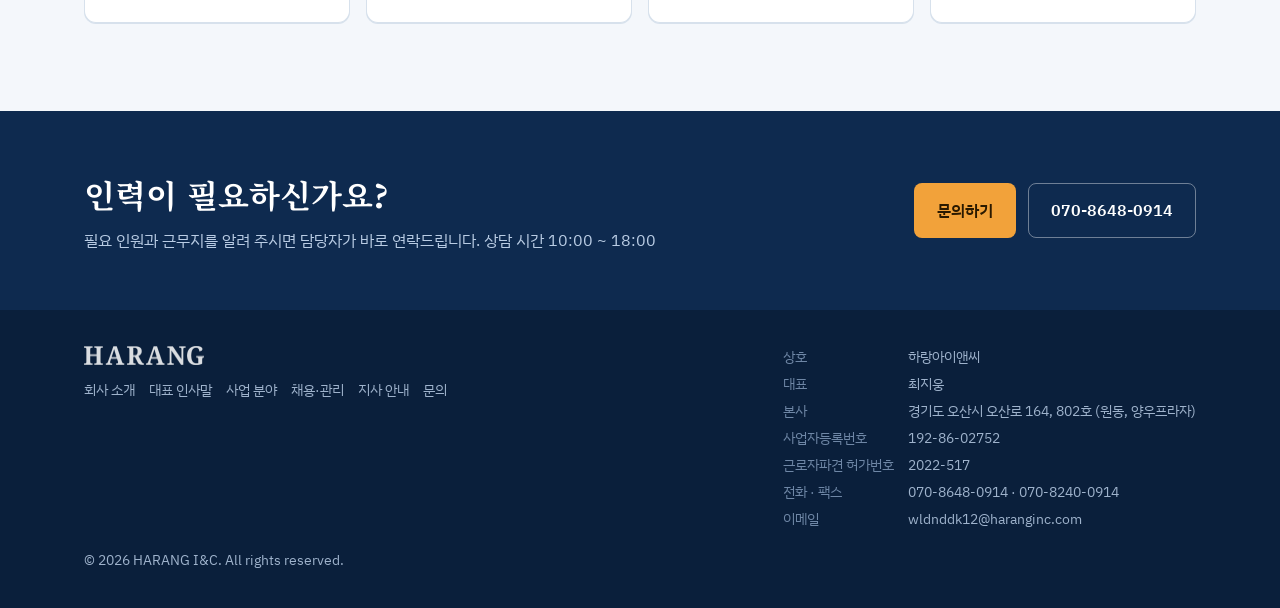
==== commit 1422f597: "Add files via upload" ====
--- a/index.html
+++ b/index.html
@@ -141,18 +141,6 @@
 .dept li span{color:var(--muted);font-size:13px}
 .vline{width:2px;height:22px;background:var(--line)}
 
-/* team */
-.team{display:grid;grid-template-columns:repeat(3,minmax(0,1fr));gap:20px}
-@media (max-width:860px){.team{grid-template-columns:1fr}}
-.member{border:1px solid var(--line);border-radius:12px;overflow:hidden;background:var(--paper);display:flex;flex-direction:column}
-.member img{width:100%;aspect-ratio:1/1;object-fit:cover}
-.member .body{padding:20px 22px}
-.member .team-name{font-size:13px;font-weight:600;letter-spacing:.06em}
-.member h3{margin:4px 0 10px;font-size:20px}.member h3 span{font-size:15px;color:var(--muted);font-weight:500;margin-left:4px}
-.member p{margin:0;color:var(--muted);font-size:15px}
-.member em{font-style:normal;font-weight:600}
-.member .en{font-family:var(--serif);font-size:22px;margin-top:14px;opacity:.85}
-
 /* vision band */
 .vision{background:var(--blue);color:#fff}
 .vision .wrap{padding-block:44px;display:flex;gap:30px;flex-wrap:wrap;justify-content:space-between;align-items:center}
@@ -251,18 +239,6 @@
 .branch p{margin:0 0 6px;color:var(--muted);font-size:15px}
 .branch a{color:var(--blue);font-weight:600;font-size:14px}
 
-/* clients */
-.filter{display:flex;flex-wrap:wrap;gap:6px;margin-bottom:22px}
-.chip{border:1px solid var(--line);background:var(--paper);border-radius:999px;padding:6px 14px;font:inherit;font-size:14px;cursor:pointer;color:var(--ink)}
-.chip[aria-pressed="true"]{background:var(--navy);border-color:var(--navy);color:#fff}
-.chip small{opacity:.7;margin-left:4px;font-variant-numeric:tabular-nums}
-.logos{list-style:none;margin:0;padding:0;display:grid;grid-template-columns:repeat(auto-fill,minmax(170px,1fr));gap:12px}
-.logos li{background:var(--paper);border:1px solid var(--line);border-radius:10px;padding:16px 12px 10px;display:flex;flex-direction:column;align-items:center;gap:8px;min-width:0}
-.logos .img{height:64px;width:100%;display:flex;align-items:center;justify-content:center}
-.logos img{max-height:64px;max-width:100%;object-fit:contain}
-.logos span{font-size:12.5px;color:var(--muted);text-align:center}
-.count{color:var(--muted);font-size:14px;margin:16px 0 0}
-
 /* contact */
 .contact-cards{display:grid;grid-template-columns:repeat(2,minmax(0,1fr));gap:20px}
 @media (max-width:760px){.contact-cards{grid-template-columns:1fr}}
@@ -293,7 +269,7 @@
 <header class="top">
   <div class="wrap">
     <a class="brand" href="index.html" aria-label="하랑아이앤씨 홈"><img class="s" src="[data-uri]" alt=""><img class="w" src="[data-uri]" alt="HARANG"></a>
-    <nav class="menu" id="menu" aria-label="주요 메뉴"><a href="about.html">회사 소개</a><a href="greeting.html">대표 인사말</a><a href="business.html">사업 분야</a><a href="process.html">채용·관리</a><a href="network.html">지사 안내</a><a href="clients.html">고객사</a><a href="contact.html">문의</a></nav>
+    <nav class="menu" id="menu" aria-label="주요 메뉴"><a href="about.html">회사 소개</a><a href="greeting.html">대표 인사말</a><a href="business.html">사업 분야</a><a href="process.html">채용·관리</a><a href="network.html">지사 안내</a><a href="contact.html">문의</a></nav>
     <a class="tel" href="tel:07086480914"><small>인력 상담</small><b>070-8648-0914</b></a>
     <button class="menu-btn" type="button" aria-expanded="false" aria-controls="menu" onclick="var m=document.getElementById('menu');var o=m.classList.toggle('open');this.setAttribute('aria-expanded',o);this.textContent=o?'닫기':'메뉴';">메뉴</button>
   </div>
@@ -337,19 +313,12 @@
     </div>
   </div>
 </section>
-<section class="sec">
-  <div class="wrap">
-    <div class="sec-head"><h2>함께하는 고객사</h2><span class="en">Clients</span><span class="rule"></span></div>
-    <ul class="logos" id="logoPreview"></ul>
-    <p style="margin-top:22px"><a class="btn line" href="clients.html">전체 고객사 보기</a></p>
-  </div>
-</section>
 <section class="cta"><div class="wrap"><div><h2>인력이 필요하신가요?</h2><p>필요 인원과 근무지를 알려 주시면 담당자가 바로 연락드립니다. 상담 시간 10:00 ~ 18:00</p></div>
 <div class="ctas"><a class="btn primary" href="contact.html">문의하기</a><a class="btn ghost" href="tel:07086480914">070-8648-0914</a></div></div></section>
 </main>
 <footer>
   <div class="wrap">
-    <div class="fb"><img src="[data-uri]" alt="HARANG"><nav aria-label="하단 메뉴"><a href="about.html">회사 소개</a><a href="greeting.html">대표 인사말</a><a href="business.html">사업 분야</a><a href="process.html">채용·관리</a><a href="network.html">지사 안내</a><a href="clients.html">고객사</a><a href="contact.html">문의</a></nav></div>
+    <div class="fb"><img src="[data-uri]" alt="HARANG"><nav aria-label="하단 메뉴"><a href="about.html">회사 소개</a><a href="greeting.html">대표 인사말</a><a href="business.html">사업 분야</a><a href="process.html">채용·관리</a><a href="network.html">지사 안내</a><a href="contact.html">문의</a></nav></div>
     <dl>
       <dt>상호</dt><dd>하랑아이앤씨</dd>
       <dt>대표</dt><dd>최지웅</dd>
@@ -362,10 +331,6 @@
     <p style="margin:0;align-self:flex-end">© 2026 HARANG I&amp;C. All rights reserved.</p>
   </div>
 </footer>
-<script>window.HARANG_CLIENTS=[{"n": "레이몰드", "r": "수원", "i": "[data-uri]"}, {"n": "창환단자공업", "r": "용인", "i": "[data-uri]"}, {"n": "삼화", "r": "의왕", "i": "[data-uri]"}, {"n": "더마젝트", "r": "의왕", "i": "[data-uri]"}, {"n": "아비코전자", "r": "증평", "i": "[data-uri]"}, {"n": "피에스디이", "r": "화성", "i": "[data-uri]"}, {"n": "태진", "r": "서울", "i": "[data-uri]"}, {"n": "라피젠", "r": "안양·수원", "i": "[data-uri]"}, {"n": "미소찬한돈", "r": "천안", "i": "[data-uri]"}, {"n": "글리쉬", "r": "평택", "i": "[data-uri]"}, {"n": "한송엠앤티", "r": "화성", "i": "[data-uri]"}, {"n": "크린토피아", "r": "세종·오산·용인·안성·서울·대전", "i": "[data-uri]"}, {"n": "일품김치", "r": "안성", "i": "[data-uri]"}, {"n": "CJ", "r": "화성", "i": "[data-uri]"}, {"n": "오상헬스케어", "r": "안양", "i": "[data-uri]"}, {"n": "성우테크", "r": "아산", "i": "[data-uri]"}, {"n": "견우푸드", "r": "경기 광주", "i": "[data-uri]"}, {"n": "GS리테일 프레시서브", "r": "오산", "i": "[data-uri]"}];</script>
-<script>
-(function(){var L=window.HARANG_CLIENTS||[];var ul=document.getElementById("logoPreview");
-L.slice(0,18).forEach(function(c){var li=document.createElement("li");var d=document.createElement("div");d.className="img";var i=document.createElement("img");i.src=c.i;i.alt=c.n;i.loading="lazy";d.append(i);var s=document.createElement("span");s.textContent=c.r;li.append(d,s);ul.append(li);});})();
-</script>
+
 </body>
 </html>
